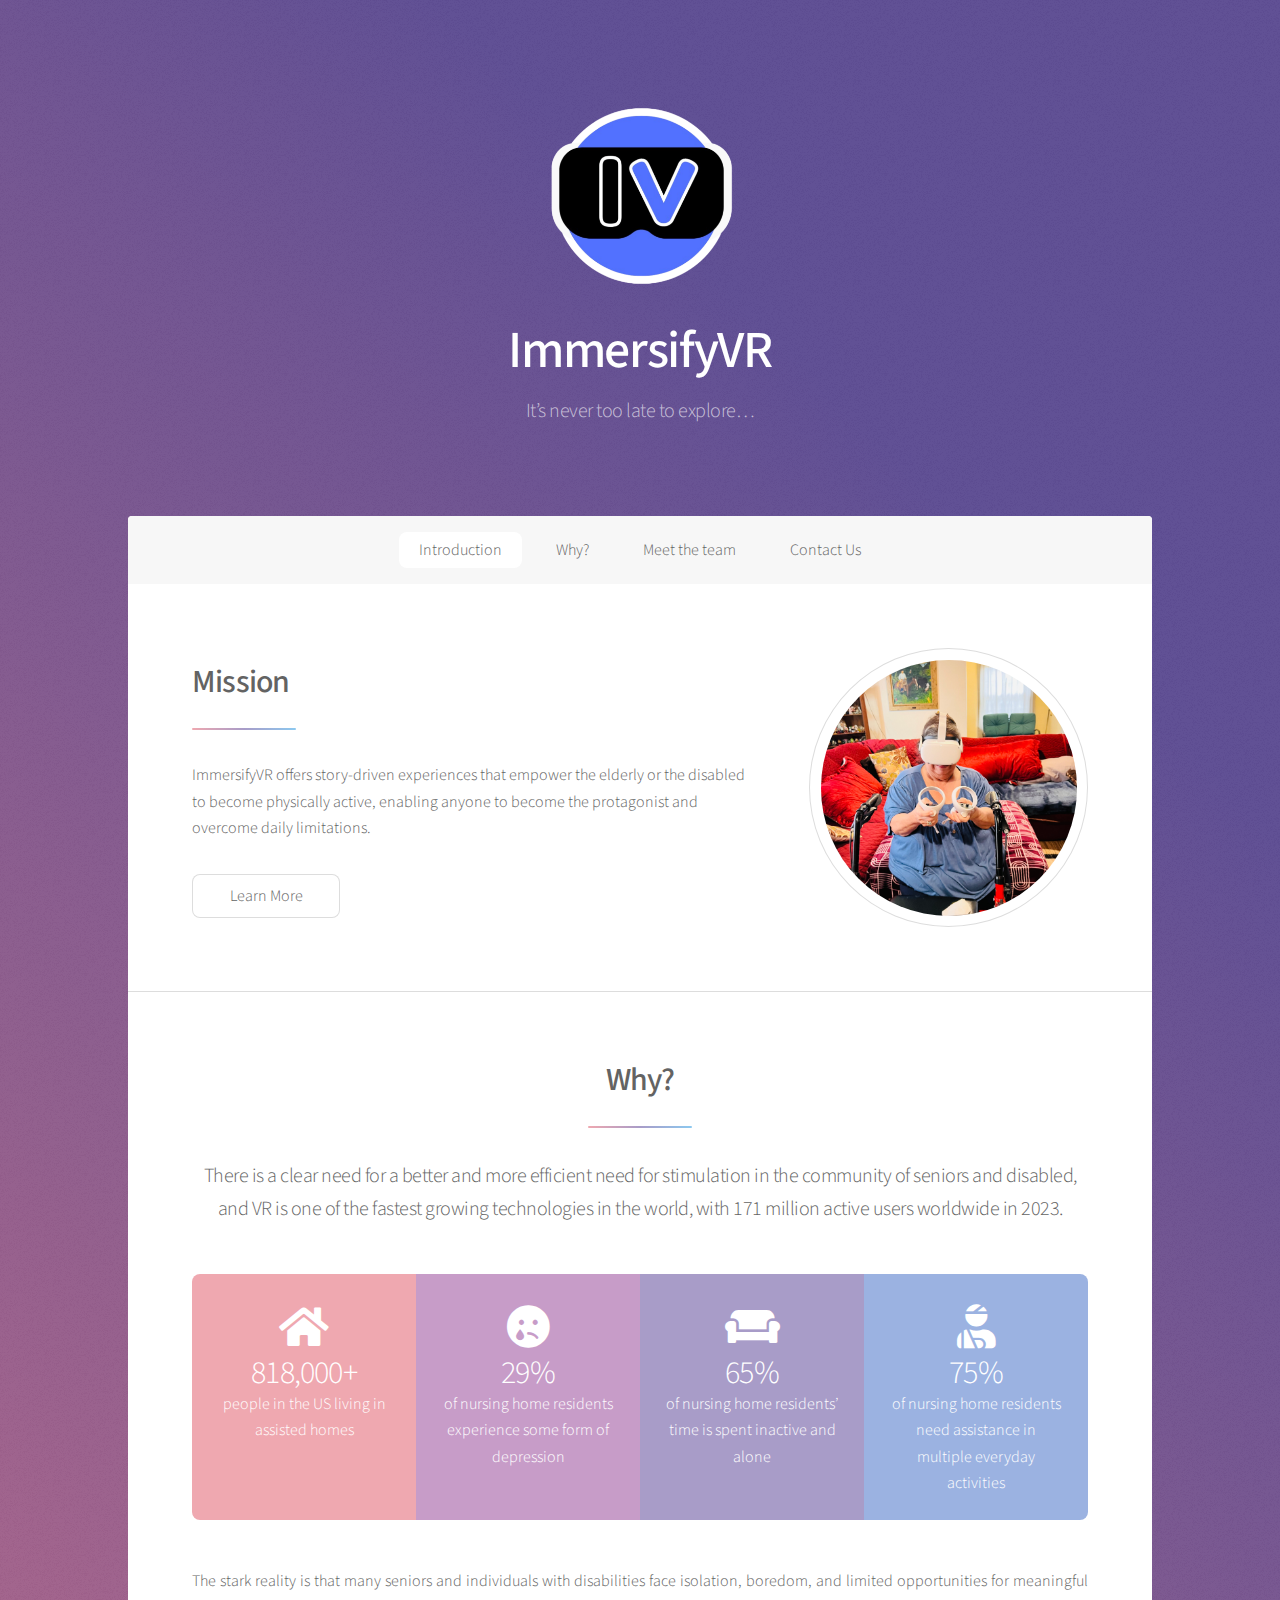
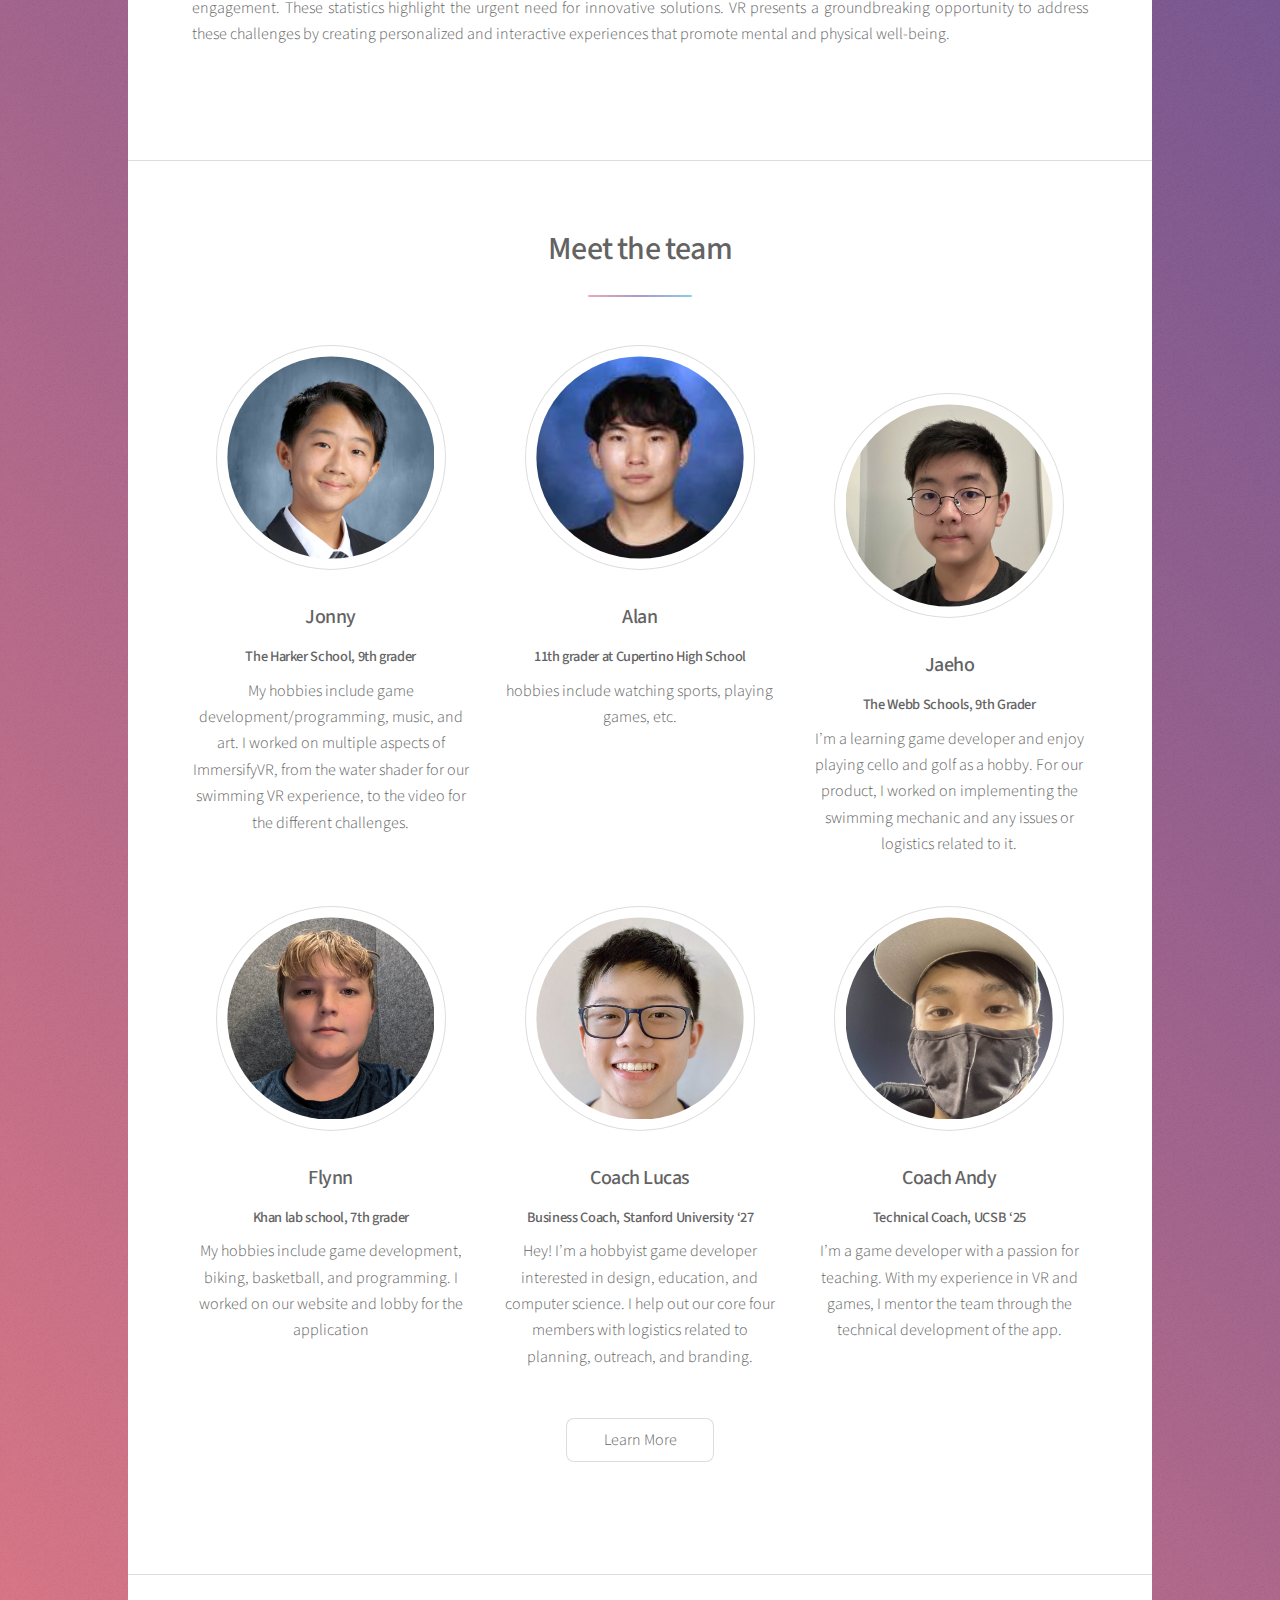
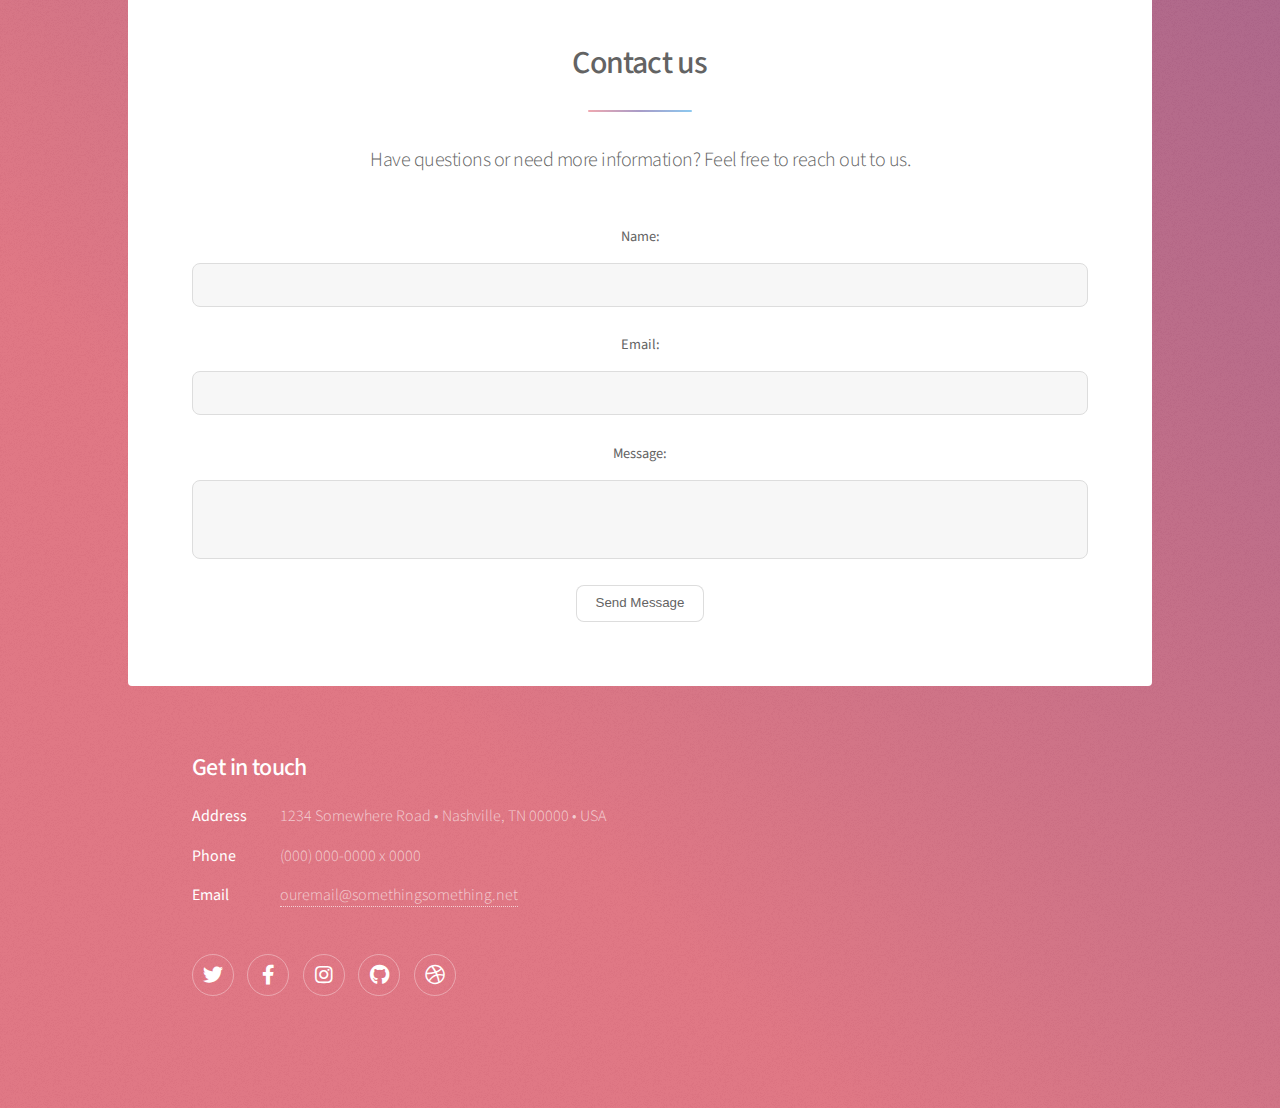
==== index.html @ 70d05495 "Update Form" ====
<!DOCTYPE HTML>
<!--
	Stellar by HTML5 UP
	html5up.net | @ajlkn
	Free for personal and commercial use under the CCA 3.0 license (html5up.net/license)
-->
<html>
	
	<head>
		
		  <link rel="icon" type="image/png" href="images/logo (2).png"> 
		<title>ImmersifyVR</title>
		<meta charset="utf-8" />
		<meta name="viewport" content="width=device-width, initial-scale=1, user-scalable=no" />
		<link rel="stylesheet" href="assets/css/main.css" />
		<noscript><link rel="stylesheet" href="assets/css/noscript.css" /></noscript>
		<asp:Image ID="img1" runat="server" ImageUrl=""../ImgLoc/1.png"" oncontextmenu="return false;" />
	</head>
	<body class="is-preload">
		<!-- Wrapper -->
			<div id="wrapper">

				<!-- Header -->
					<header id="header" class="alt">
						<span class="logo"><img src="images/logo (2).png" alt="" width="200" height="200"/></span>
						<h1>ImmersifyVR</h1>
						<p>It’s never too late to explore…<br />
					
					</header>

				<!-- Nav -->
					<nav id="nav">
						<ul>
							<li><a href="#intro" class="active">Introduction</a></li>
							
							<li><a href="#second">Why?</a></li>
							<li><a href="#first">Meet the team</a></li>
							<li><a href="#cta">Contact Us</a></li>
						</ul>
					</nav>

				<!-- Main -->
					<div id="main">

						<!-- Introduction -->
							<section id="intro" class="main">
								<div class="spotlight">
									<div class="content">
										<header class="major">
											<h2>Mission</h2>
										</header>
										<p>ImmersifyVR offers story-driven experiences that empower the elderly or the disabled to become physically active, enabling anyone to become the protagonist and overcome daily limitations.</p>
										<ul class="actions">
											<li><a href="generic.html" class="button">Learn More</a></li>
										</ul>
									</div>
									<span class="image"><img src="images/msgloria.jpg" alt="" /></span>
								</div>
							</section>

						<!-- First Section -->
						

						<!-- Second Section -->
							<section id="second" class="main special">
								<header class="major">
									<h2>Why? </h2>
									<p>There is a clear need for a better and more efficient need for stimulation in the community of seniors and disabled, and VR is one of the fastest growing technologies in the world, with 171 million active users worldwide in 2023.</p>
								</header>
								<ul class="statistics">
									<li class="style1">
										<span class="icon solid fa-home"></span>
										
										<strong>818,000+</strong>people in the US living in assisted homes
									</li>
									<li class="style2">
										<span class="icon solid fa-sad-tear"></span>
										<strong>29%</strong>of nursing home residents experience some form of depression
									</li>
									<li class="style3">
										<span class="icon solid fa-couch"></span>
										<strong>65%</strong> of nursing home residents’ time is spent inactive and alone 
									</li>
									<li class="style4">
										<span class="icon solid fa-user-injured"></span>
										<strong>75%</strong> of nursing home residents need assistance in multiple everyday activities
									</li>
								</ul>
								<p class="content">The stark reality is that many seniors and individuals with disabilities face isolation, boredom, and limited opportunities for meaningful engagement. These statistics highlight the urgent need for innovative solutions. VR presents a groundbreaking opportunity to address these challenges by creating personalized and interactive experiences that promote mental and physical well-being.</p>
								<footer class="major">
									<ul class="actions special">
										
									</ul>
								</footer>
							</section>
						<section id="first" class="main special">
							<header class="major">
								<h2>Meet the team</h2>
							</header>
							<ul class="features">
								<style>
									.round {
										border: solid 1px;
										border-color: #dddddd;
								        display: inline-block;
										border-radius: 100%; 
										padding: 0.65em;
										margin: 0 0 2em 0;
										cursor: default;
									}
									
									.round {
										vertical-align: middle;
									}
								</style>
								<li>
									<img src="images/29G4PW79-102372_2 (1).jpg" class="round" width="230" height="225"> </img>
									<h3>Jonny</h3>
								<h5>The Harker School, 9th grader</h5>
									<p> My hobbies include game development/programming, music, and art. I worked on multiple aspects of ImmersifyVR, from the water shader for our swimming VR experience, to the video for the different challenges.
						</p>
								</li>
								<li>
									<img src="images/juniorpicture (1).jpg" class="round" width="230" height="225"> </img>
									<h3>Alan</h3>
								<h5>11th grader at Cupertino High School</h5>
									<p>  hobbies include watching sports, playing games, etc.</p>
								</li>
								<li>
									<img src="images/image0.jpg" class="round" width="230" height="225"> </img>
									<h3>Jaeho</h3>
								<h5>The Webb Schools, 9th Grader</h5>
									<p> I’m a learning game developer and enjoy playing cello and golf as a hobby. For our product, I worked on implementing the swimming mechanic and any issues or logistics related to it.
						</p>
								</li>
								<li>
									<img src="images/PXL_20240906_230331883.jpg" class="round" width="230" height="225"> </img>
									<h3>Flynn</h3>
								<h5>Khan lab school, 7th grader</h5>
									<p> My hobbies include game development, biking, basketball, and programming. I worked on our website and lobby for the application</p>
								</li>
								<li>
									<img src="images/IMG_2833.png" class="round" width="230" height="225"> </img>
									<h3>Coach Lucas</h3>
								<h5> Business Coach, Stanford University ‘27</h5>
									<p>  Hey! I’m a hobbyist game developer interested in design, education, and computer science. I help out our core four members with logistics related to planning, outreach, and branding.
						</p>
								</li>
								<li>
									<img src="images/68179580287__ABC6BBCD-F190-4011-9F2C-76C9AE54BEF6 (1).jpg" class="round" width="230" height="225"> </img>
									<h3>Coach Andy </h3>
							<h5>Technical Coach, UCSB ‘25</h5>
									<p> I’m a game developer with a passion for teaching. With my experience in VR and games, I mentor the team through the technical development of the app.</p>
								</li>
							</ul>
							<a href="generic.html" class="button">Learn More</a>
							<footer class="major">
								<ul class="actions special">

								</ul>
							</footer>
						</section>

						<!-- Get Started -->
							<section id="cta" class="main special">
								<header class="major">
									<h2>Contact us</h2>
									<p>Have questions or need more information? Feel free to reach out to us.</p>
								</header>
								<footer class="major">
                                    <form action="mailto:flynnoyt98@gmail.com" method="post">
                                        <label for="name">Name:</label>
                                        <input type="text" id="name" name="name" required>
                                        <br>
                                        <label for="email">Email:</label>
                                        <input type="email" id="email" name="email" required>
                                        <br>
                                        <label for="message">Message:</label>
                                        <textarea id="message" name="message" required></textarea>
                                        <br>
                                        <button type="submit">Send Message</button>
                                    </form>

								</footer>
							</section>

					</div>

				<!-- Footer -->
					<footer id="footer">
						
						<section>
							<h2>Get in touch
							</h2>
							<dl class="alt">
								<dt>Address</dt>
								<dd>1234 Somewhere Road &bull; Nashville, TN 00000 &bull; USA</dd>
								<dt>Phone</dt>
								<dd>(000) 000-0000 x 0000</dd>
								<dt>Email</dt>
								<dd><a href="#">ouremail@somethingsomething.net</a></dd>
							</dl>
							<ul class="icons">
								<li><a href="#" class="icon brands fa-twitter alt"><span class="label">Twitter</span></a></li>
								<li><a href="#" class="icon brands fa-facebook-f alt"><span class="label">Facebook</span></a></li>
								<li><a href="#" class="icon brands fa-instagram alt"><span class="label">Instagram</span></a></li>
								<li><a href="#" class="icon brands fa-github alt"><span class="label">GitHub</span></a></li>
								<li><a href="#" class="icon brands fa-dribbble alt"><span class="label">Dribbble</span></a></li>
							</ul>
						</section>

					
					</footer>

			</div>

		<!-- Scripts -->
			<script src="assets/js/jquery.min.js"></script>
			<script src="assets/js/jquery.scrollex.min.js"></script>
			<script src="assets/js/jquery.scrolly.min.js"></script>
			<script src="assets/js/browser.min.js"></script>
			<script src="assets/js/breakpoints.min.js"></script>
			<script src="assets/js/util.js"></script>
			<script src="assets/js/main.js"></script>

	</body>
</html>
---- assets/css/main.css ----
@import url(fontawesome-all.min.css);
@import 'https://fonts.googleapis.com/css?family=Source+Sans+Pro:300,400';

/*
	Stellar by HTML5 UP
	html5up.net | @ajlkn
	Free for personal and commercial use under the CCA 3.0 license (html5up.net/license)
*/

html, body, div, span, applet, object,
iframe, h1, h2, h3, h4, h5, h6, p, blockquote,
pre, a, abbr, acronym, address, big, cite,
code, del, dfn, em, img, ins, kbd, q, s, samp,
small, strike, strong, sub, sup, tt, var, b,
u, i, center, dl, dt, dd, ol, ul, li, fieldset,
form, label, legend, table, caption, tbody,
tfoot, thead, tr, th, td, article, aside,
canvas, details, embed, figure, figcaption,
footer, header, hgroup, menu, nav, output, ruby,
section, summary, time, mark, audio, video {
	margin: 0;
	padding: 0;
	border: 0;
	font-size: 100%;
	font: inherit;
	vertical-align: baseline;}

article, aside, details, figcaption, figure,
footer, header, hgroup, menu, nav, section {
	display: block;}

body {
	line-height: 1;
}

ol, ul {
	list-style: none;
}

blockquote, q {
	quotes: none;
}

	blockquote:before, blockquote:after, q:before, q:after {
		content: '';
		content: none;
	}

table {
	border-collapse: collapse;
	border-spacing: 0;
}

body {
	-webkit-text-size-adjust: none;
}

mark {
	background-color: transparent;
	color: inherit;
}

input::-moz-focus-inner {
	border: 0;
	padding: 0;
}

input, select, textarea {
	-moz-appearance: none;
	-webkit-appearance: none;
	-ms-appearance: none;
	appearance: none;
}

/* Basic */

	@-ms-viewport {
		width: device-width;
	}

	body {
		-ms-overflow-style: scrollbar;
	}

	@media screen and (max-width: 480px) {

		html, body {
			min-width: 320px;
		}

	}

	html {
		box-sizing: border-box;
	}

	*, *:before, *:after {
		box-sizing: inherit;
	}

	body {
		background-color: #935d8c;
		background-image: url("images/overlay.png"), -moz-linear-gradient(45deg, #e37682 15%, #5f4d93 85%);
		background-image: url("images/overlay.png"), -webkit-linear-gradient(45deg, #e37682 15%, #5f4d93 85%);
		background-image: url("images/overlay.png"), -ms-linear-gradient(45deg, #e37682 15%, #5f4d93 85%);
		background-image: url("images/overlay.png"), linear-gradient(45deg, #e37682 15%, #5f4d93 85%);
	}

		body.is-preload *, body.is-preload *:before, body.is-preload *:after {
			-moz-animation: none !important;
			-webkit-animation: none !important;
			-ms-animation: none !important;
			animation: none !important;
			-moz-transition: none !important;
			-webkit-transition: none !important;
			-ms-transition: none !important;
			transition: none !important;
		}

/* Type */

	body {
		background-color: #935d8c;
		color: rgba(255, 255, 255, 0.65);
	}

	body, input, select, textarea {
		font-family: "Source Sans Pro", Helvetica, sans-serif;
		font-size: 17pt;
		font-weight: 300;
		line-height: 1.65;
	}

		@media screen and (max-width: 1680px) {

			body, input, select, textarea {
				font-size: 14pt;
			}

		}

		@media screen and (max-width: 1280px) {

			body, input, select, textarea {
				font-size: 12pt;
			}

		}

		@media screen and (max-width: 360px) {

			body, input, select, textarea {
				font-size: 11pt;
			}

		}

	a {
		-moz-transition: color 0.2s ease, border-bottom 0.2s ease;
		-webkit-transition: color 0.2s ease, border-bottom 0.2s ease;
		-ms-transition: color 0.2s ease, border-bottom 0.2s ease;
		transition: color 0.2s ease, border-bottom 0.2s ease;
		text-decoration: none;
		border-bottom: dotted 1px;
		color: inherit;
	}

		a:hover {
			border-bottom-color: transparent;
		}

	strong, b {
		font-weight: 400;
	}

	em, i {
		font-style: italic;
	}

	p {
		margin: 0 0 2em 0;
	}

		p.content {
			-moz-columns: 20em 1;
			-webkit-columns: 20em 1;
			-ms-columns: 20em 1;
			columns: 20em 1;
			-moz-column-gap: 2em;
			-webkit-column-gap: 2em;
			-ms-column-gap: 2em;
			column-gap: 2em;
			text-align: justify;
		}

	h1, h2, h3, h4, h5, h6 {
		font-weight: 500;
		line-height: 1.5;
		margin: 0 0 0.7em 0;
		letter-spacing: -0.025em;
	}

		h1 a, h2 a, h3 a, h4 a, h5 a, h6 a {
			color: inherit;
			text-decoration: none;
		}

	h1 {
		font-size: 2.5em;
		line-height: 1.2;
	}

	h2 {
		font-size: 1.5em;
	}

	h3 {
		font-size: 1.25em;
	}

	h4 {
		font-size: 1.1em;
	}

	h5 {
		font-size: 0.9em;
	}

	h6 {
		font-size: 0.7em;
	}

	@media screen and (max-width: 736px) {

		h1 {
			font-size: 2em;
		}

	}

	sub {
		font-size: 0.8em;
		position: relative;
		top: 0.5em;
	}

	sup {
		font-size: 0.8em;
		position: relative;
		top: -0.5em;
	}

	blockquote {
		border-left: solid 4px;
		font-style: italic;
		margin: 0 0 2em 0;
		padding: 0.5em 0 0.5em 2em;
	}

	code {
		border-radius: 8px;
		border: solid 1px;
		font-family: "Courier New", monospace;
		font-size: 0.9em;
		margin: 0 0.25em;
		padding: 0.25em 0.65em;
	}

	pre {
		-webkit-overflow-scrolling: touch;
		font-family: "Courier New", monospace;
		font-size: 0.9em;
		margin: 0 0 2em 0;
	}

		pre code {
			display: block;
			line-height: 1.75;
			padding: 1em 1.5em;
			overflow-x: auto;
		}

	hr {
		border: 0;
		border-bottom: solid 1px;
		margin: 2em 0;
	}

		hr.major {
			margin: 3em 0;
		}

	.align-left {
		text-align: left;
	}

	.align-center {
		text-align: center;
	}

	.align-right {
		text-align: right;
	}

	input, select, textarea {
		color: #ffffff;
	}

	a:hover {
		color: #ffffff;
	}

	strong, b {
		color: #ffffff;
	}

	h1, h2, h3, h4, h5, h6 {
		color: #ffffff;
	}

	blockquote {
		border-left-color: rgba(255, 255, 255, 0.35);
	}

	code {
		background: rgba(255, 255, 255, 0.075);
		border-color: rgba(255, 255, 255, 0.35);
	}

	hr {
		border-bottom-color: rgba(255, 255, 255, 0.35);
	}

/* Row */

	.row {
		display: flex;
		flex-wrap: wrap;
		box-sizing: border-box;
		align-items: stretch;
	}

		.row > * {
			box-sizing: border-box;
		}

		.row.gtr-uniform > * > :last-child {
			margin-bottom: 0;
		}

		.row.aln-left {
			justify-content: flex-start;
		}

		.row.aln-center {
			justify-content: center;
		}

		.row.aln-right {
			justify-content: flex-end;
		}

		.row.aln-top {
			align-items: flex-start;
		}

		.row.aln-middle {
			align-items: center;
		}

		.row.aln-bottom {
			align-items: flex-end;
		}

		.row > .imp {
			order: -1;
		}

		.row > .col-1 {
			width: 8.33333%;
		}

		.row > .off-1 {
			margin-left: 8.33333%;
		}

		.row > .col-2 {
			width: 16.66667%;
		}

		.row > .off-2 {
			margin-left: 16.66667%;
		}

		.row > .col-3 {
			width: 25%;
		}

		.row > .off-3 {
			margin-left: 25%;
		}

		.row > .col-4 {
			width: 33.33333%;
		}

		.row > .off-4 {
			margin-left: 33.33333%;
		}

		.row > .col-5 {
			width: 41.66667%;
		}

		.row > .off-5 {
			margin-left: 41.66667%;
		}

		.row > .col-6 {
			width: 50%;
		}

		.row > .off-6 {
			margin-left: 50%;
		}

		.row > .col-7 {
			width: 58.33333%;
		}

		.row > .off-7 {
			margin-left: 58.33333%;
		}

		.row > .col-8 {
			width: 66.66667%;
		}

		.row > .off-8 {
			margin-left: 66.66667%;
		}

		.row > .col-9 {
			width: 75%;
		}

		.row > .off-9 {
			margin-left: 75%;
		}

		.row > .col-10 {
			width: 83.33333%;
		}

		.row > .off-10 {
			margin-left: 83.33333%;
		}

		.row > .col-11 {
			width: 91.66667%;
		}

		.row > .off-11 {
			margin-left: 91.66667%;
		}

		.row > .col-12 {
			width: 100%;
		}

		.row > .off-12 {
			margin-left: 100%;
		}

		.row.gtr-0 {
			margin-top: 0;
			margin-left: 0em;
		}

			.row.gtr-0 > * {
				padding: 0 0 0 0em;
			}

			.row.gtr-0.gtr-uniform {
				margin-top: 0em;
			}

				.row.gtr-0.gtr-uniform > * {
					padding-top: 0em;
				}

		.row.gtr-25 {
			margin-top: 0;
			margin-left: -0.375em;
		}

			.row.gtr-25 > * {
				padding: 0 0 0 0.375em;
			}

			.row.gtr-25.gtr-uniform {
				margin-top: -0.375em;
			}

				.row.gtr-25.gtr-uniform > * {
					padding-top: 0.375em;
				}

		.row.gtr-50 {
			margin-top: 0;
			margin-left: -0.75em;
		}

			.row.gtr-50 > * {
				padding: 0 0 0 0.75em;
			}

			.row.gtr-50.gtr-uniform {
				margin-top: -0.75em;
			}

				.row.gtr-50.gtr-uniform > * {
					padding-top: 0.75em;
				}

		.row {
			margin-top: 0;
			margin-left: -1.5em;
		}

			.row > * {
				padding: 0 0 0 1.5em;
			}

			.row.gtr-uniform {
				margin-top: -1.5em;
			}

				.row.gtr-uniform > * {
					padding-top: 1.5em;
				}

		.row.gtr-150 {
			margin-top: 0;
			margin-left: -2.25em;
		}

			.row.gtr-150 > * {
				padding: 0 0 0 2.25em;
			}

			.row.gtr-150.gtr-uniform {
				margin-top: -2.25em;
			}

				.row.gtr-150.gtr-uniform > * {
					padding-top: 2.25em;
				}

		.row.gtr-200 {
			margin-top: 0;
			margin-left: -3em;
		}

			.row.gtr-200 > * {
				padding: 0 0 0 3em;
			}

			.row.gtr-200.gtr-uniform {
				margin-top: -3em;
			}

				.row.gtr-200.gtr-uniform > * {
					padding-top: 3em;
				}

		@media screen and (max-width: 1680px) {

			.row {
				display: flex;
				flex-wrap: wrap;
				box-sizing: border-box;
				align-items: stretch;
			}

				.row > * {
					box-sizing: border-box;
				}

				.row.gtr-uniform > * > :last-child {
					margin-bottom: 0;
				}

				.row.aln-left {
					justify-content: flex-start;
				}

				.row.aln-center {
					justify-content: center;
				}

				.row.aln-right {
					justify-content: flex-end;
				}

				.row.aln-top {
					align-items: flex-start;
				}

				.row.aln-middle {
					align-items: center;
				}

				.row.aln-bottom {
					align-items: flex-end;
				}

				.row > .imp-xlarge {
					order: -1;
				}

				.row > .col-1-xlarge {
					width: 8.33333%;
				}

				.row > .off-1-xlarge {
					margin-left: 8.33333%;
				}

				.row > .col-2-xlarge {
					width: 16.66667%;
				}

				.row > .off-2-xlarge {
					margin-left: 16.66667%;
				}

				.row > .col-3-xlarge {
					width: 25%;
				}

				.row > .off-3-xlarge {
					margin-left: 25%;
				}

				.row > .col-4-xlarge {
					width: 33.33333%;
				}

				.row > .off-4-xlarge {
					margin-left: 33.33333%;
				}

				.row > .col-5-xlarge {
					width: 41.66667%;
				}

				.row > .off-5-xlarge {
					margin-left: 41.66667%;
				}

				.row > .col-6-xlarge {
					width: 50%;
				}

				.row > .off-6-xlarge {
					margin-left: 50%;
				}

				.row > .col-7-xlarge {
					width: 58.33333%;
				}

				.row > .off-7-xlarge {
					margin-left: 58.33333%;
				}

				.row > .col-8-xlarge {
					width: 66.66667%;
				}

				.row > .off-8-xlarge {
					margin-left: 66.66667%;
				}

				.row > .col-9-xlarge {
					width: 75%;
				}

				.row > .off-9-xlarge {
					margin-left: 75%;
				}

				.row > .col-10-xlarge {
					width: 83.33333%;
				}

				.row > .off-10-xlarge {
					margin-left: 83.33333%;
				}

				.row > .col-11-xlarge {
					width: 91.66667%;
				}

				.row > .off-11-xlarge {
					margin-left: 91.66667%;
				}

				.row > .col-12-xlarge {
					width: 100%;
				}

				.row > .off-12-xlarge {
					margin-left: 100%;
				}

				.row.gtr-0 {
					margin-top: 0;
					margin-left: 0em;
				}

					.row.gtr-0 > * {
						padding: 0 0 0 0em;
					}

					.row.gtr-0.gtr-uniform {
						margin-top: 0em;
					}

						.row.gtr-0.gtr-uniform > * {
							padding-top: 0em;
						}

				.row.gtr-25 {
					margin-top: 0;
					margin-left: -0.375em;
				}

					.row.gtr-25 > * {
						padding: 0 0 0 0.375em;
					}

					.row.gtr-25.gtr-uniform {
						margin-top: -0.375em;
					}

						.row.gtr-25.gtr-uniform > * {
							padding-top: 0.375em;
						}

				.row.gtr-50 {
					margin-top: 0;
					margin-left: -0.75em;
				}

					.row.gtr-50 > * {
						padding: 0 0 0 0.75em;
					}

					.row.gtr-50.gtr-uniform {
						margin-top: -0.75em;
					}

						.row.gtr-50.gtr-uniform > * {
							padding-top: 0.75em;
						}

				.row {
					margin-top: 0;
					margin-left: -1.5em;
				}

					.row > * {
						padding: 0 0 0 1.5em;
					}

					.row.gtr-uniform {
						margin-top: -1.5em;
					}

						.row.gtr-uniform > * {
							padding-top: 1.5em;
						}

				.row.gtr-150 {
					margin-top: 0;
					margin-left: -2.25em;
				}

					.row.gtr-150 > * {
						padding: 0 0 0 2.25em;
					}

					.row.gtr-150.gtr-uniform {
						margin-top: -2.25em;
					}

						.row.gtr-150.gtr-uniform > * {
							padding-top: 2.25em;
						}

				.row.gtr-200 {
					margin-top: 0;
					margin-left: -3em;
				}

					.row.gtr-200 > * {
						padding: 0 0 0 3em;
					}

					.row.gtr-200.gtr-uniform {
						margin-top: -3em;
					}

						.row.gtr-200.gtr-uniform > * {
							padding-top: 3em;
						}

		}

		@media screen and (max-width: 1280px) {

			.row {
				display: flex;
				flex-wrap: wrap;
				box-sizing: border-box;
				align-items: stretch;
			}

				.row > * {
					box-sizing: border-box;
				}

				.row.gtr-uniform > * > :last-child {
					margin-bottom: 0;
				}

				.row.aln-left {
					justify-content: flex-start;
				}

				.row.aln-center {
					justify-content: center;
				}

				.row.aln-right {
					justify-content: flex-end;
				}

				.row.aln-top {
					align-items: flex-start;
				}

				.row.aln-middle {
					align-items: center;
				}

				.row.aln-bottom {
					align-items: flex-end;
				}

				.row > .imp-large {
					order: -1;
				}

				.row > .col-1-large {
					width: 8.33333%;
				}

				.row > .off-1-large {
					margin-left: 8.33333%;
				}

				.row > .col-2-large {
					width: 16.66667%;
				}

				.row > .off-2-large {
					margin-left: 16.66667%;
				}

				.row > .col-3-large {
					width: 25%;
				}

				.row > .off-3-large {
					margin-left: 25%;
				}

				.row > .col-4-large {
					width: 33.33333%;
				}

				.row > .off-4-large {
					margin-left: 33.33333%;
				}

				.row > .col-5-large {
					width: 41.66667%;
				}

				.row > .off-5-large {
					margin-left: 41.66667%;
				}

				.row > .col-6-large {
					width: 50%;
				}

				.row > .off-6-large {
					margin-left: 50%;
				}

				.row > .col-7-large {
					width: 58.33333%;
				}

				.row > .off-7-large {
					margin-left: 58.33333%;
				}

				.row > .col-8-large {
					width: 66.66667%;
				}

				.row > .off-8-large {
					margin-left: 66.66667%;
				}

				.row > .col-9-large {
					width: 75%;
				}

				.row > .off-9-large {
					margin-left: 75%;
				}

				.row > .col-10-large {
					width: 83.33333%;
				}

				.row > .off-10-large {
					margin-left: 83.33333%;
				}

				.row > .col-11-large {
					width: 91.66667%;
				}

				.row > .off-11-large {
					margin-left: 91.66667%;
				}

				.row > .col-12-large {
					width: 100%;
				}

				.row > .off-12-large {
					margin-left: 100%;
				}

				.row.gtr-0 {
					margin-top: 0;
					margin-left: 0em;
				}

					.row.gtr-0 > * {
						padding: 0 0 0 0em;
					}

					.row.gtr-0.gtr-uniform {
						margin-top: 0em;
					}

						.row.gtr-0.gtr-uniform > * {
							padding-top: 0em;
						}

				.row.gtr-25 {
					margin-top: 0;
					margin-left: -0.375em;
				}

					.row.gtr-25 > * {
						padding: 0 0 0 0.375em;
					}

					.row.gtr-25.gtr-uniform {
						margin-top: -0.375em;
					}

						.row.gtr-25.gtr-uniform > * {
							padding-top: 0.375em;
						}

				.row.gtr-50 {
					margin-top: 0;
					margin-left: -0.75em;
				}

					.row.gtr-50 > * {
						padding: 0 0 0 0.75em;
					}

					.row.gtr-50.gtr-uniform {
						margin-top: -0.75em;
					}

						.row.gtr-50.gtr-uniform > * {
							padding-top: 0.75em;
						}

				.row {
					margin-top: 0;
					margin-left: -1.5em;
				}

					.row > * {
						padding: 0 0 0 1.5em;
					}

					.row.gtr-uniform {
						margin-top: -1.5em;
					}

						.row.gtr-uniform > * {
							padding-top: 1.5em;
						}

				.row.gtr-150 {
					margin-top: 0;
					margin-left: -2.25em;
				}

					.row.gtr-150 > * {
						padding: 0 0 0 2.25em;
					}

					.row.gtr-150.gtr-uniform {
						margin-top: -2.25em;
					}

						.row.gtr-150.gtr-uniform > * {
							padding-top: 2.25em;
						}

				.row.gtr-200 {
					margin-top: 0;
					margin-left: -3em;
				}

					.row.gtr-200 > * {
						padding: 0 0 0 3em;
					}

					.row.gtr-200.gtr-uniform {
						margin-top: -3em;
					}

						.row.gtr-200.gtr-uniform > * {
							padding-top: 3em;
						}

		}

		@media screen and (max-width: 980px) {

			.row {
				display: flex;
				flex-wrap: wrap;
				box-sizing: border-box;
				align-items: stretch;
			}

				.row > * {
					box-sizing: border-box;
				}

				.row.gtr-uniform > * > :last-child {
					margin-bottom: 0;
				}

				.row.aln-left {
					justify-content: flex-start;
				}

				.row.aln-center {
					justify-content: center;
				}

				.row.aln-right {
					justify-content: flex-end;
				}

				.row.aln-top {
					align-items: flex-start;
				}

				.row.aln-middle {
					align-items: center;
				}

				.row.aln-bottom {
					align-items: flex-end;
				}

				.row > .imp-medium {
					order: -1;
				}

				.row > .col-1-medium {
					width: 8.33333%;
				}

				.row > .off-1-medium {
					margin-left: 8.33333%;
				}

				.row > .col-2-medium {
					width: 16.66667%;
				}

				.row > .off-2-medium {
					margin-left: 16.66667%;
				}

				.row > .col-3-medium {
					width: 25%;
				}

				.row > .off-3-medium {
					margin-left: 25%;
				}

				.row > .col-4-medium {
					width: 33.33333%;
				}

				.row > .off-4-medium {
					margin-left: 33.33333%;
				}

				.row > .col-5-medium {
					width: 41.66667%;
				}

				.row > .off-5-medium {
					margin-left: 41.66667%;
				}

				.row > .col-6-medium {
					width: 50%;
				}

				.row > .off-6-medium {
					margin-left: 50%;
				}

				.row > .col-7-medium {
					width: 58.33333%;
				}

				.row > .off-7-medium {
					margin-left: 58.33333%;
				}

				.row > .col-8-medium {
					width: 66.66667%;
				}

				.row > .off-8-medium {
					margin-left: 66.66667%;
				}

				.row > .col-9-medium {
					width: 75%;
				}

				.row > .off-9-medium {
					margin-left: 75%;
				}

				.row > .col-10-medium {
					width: 83.33333%;
				}

				.row > .off-10-medium {
					margin-left: 83.33333%;
				}

				.row > .col-11-medium {
					width: 91.66667%;
				}

				.row > .off-11-medium {
					margin-left: 91.66667%;
				}

				.row > .col-12-medium {
					width: 100%;
				}

				.row > .off-12-medium {
					margin-left: 100%;
				}

				.row.gtr-0 {
					margin-top: 0;
					margin-left: 0em;
				}

					.row.gtr-0 > * {
						padding: 0 0 0 0em;
					}

					.row.gtr-0.gtr-uniform {
						margin-top: 0em;
					}

						.row.gtr-0.gtr-uniform > * {
							padding-top: 0em;
						}

				.row.gtr-25 {
					margin-top: 0;
					margin-left: -0.375em;
				}

					.row.gtr-25 > * {
						padding: 0 0 0 0.375em;
					}

					.row.gtr-25.gtr-uniform {
						margin-top: -0.375em;
					}

						.row.gtr-25.gtr-uniform > * {
							padding-top: 0.375em;
						}

				.row.gtr-50 {
					margin-top: 0;
					margin-left: -0.75em;
				}

					.row.gtr-50 > * {
						padding: 0 0 0 0.75em;
					}

					.row.gtr-50.gtr-uniform {
						margin-top: -0.75em;
					}

						.row.gtr-50.gtr-uniform > * {
							padding-top: 0.75em;
						}

				.row {
					margin-top: 0;
					margin-left: -1.5em;
				}

					.row > * {
						padding: 0 0 0 1.5em;
					}

					.row.gtr-uniform {
						margin-top: -1.5em;
					}

						.row.gtr-uniform > * {
							padding-top: 1.5em;
						}

				.row.gtr-150 {
					margin-top: 0;
					margin-left: -2.25em;
				}

					.row.gtr-150 > * {
						padding: 0 0 0 2.25em;
					}

					.row.gtr-150.gtr-uniform {
						margin-top: -2.25em;
					}

						.row.gtr-150.gtr-uniform > * {
							padding-top: 2.25em;
						}

				.row.gtr-200 {
					margin-top: 0;
					margin-left: -3em;
				}

					.row.gtr-200 > * {
						padding: 0 0 0 3em;
					}

					.row.gtr-200.gtr-uniform {
						margin-top: -3em;
					}

						.row.gtr-200.gtr-uniform > * {
							padding-top: 3em;
						}

		}

		@media screen and (max-width: 736px) {

			.row {
				display: flex;
				flex-wrap: wrap;
				box-sizing: border-box;
				align-items: stretch;
			}

				.row > * {
					box-sizing: border-box;
				}

				.row.gtr-uniform > * > :last-child {
					margin-bottom: 0;
				}

				.row.aln-left {
					justify-content: flex-start;
				}

				.row.aln-center {
					justify-content: center;
				}

				.row.aln-right {
					justify-content: flex-end;
				}

				.row.aln-top {
					align-items: flex-start;
				}

				.row.aln-middle {
					align-items: center;
				}

				.row.aln-bottom {
					align-items: flex-end;
				}

				.row > .imp-small {
					order: -1;
				}

				.row > .col-1-small {
					width: 8.33333%;
				}

				.row > .off-1-small {
					margin-left: 8.33333%;
				}

				.row > .col-2-small {
					width: 16.66667%;
				}

				.row > .off-2-small {
					margin-left: 16.66667%;
				}

				.row > .col-3-small {
					width: 25%;
				}

				.row > .off-3-small {
					margin-left: 25%;
				}

				.row > .col-4-small {
					width: 33.33333%;
				}

				.row > .off-4-small {
					margin-left: 33.33333%;
				}

				.row > .col-5-small {
					width: 41.66667%;
				}

				.row > .off-5-small {
					margin-left: 41.66667%;
				}

				.row > .col-6-small {
					width: 50%;
				}

				.row > .off-6-small {
					margin-left: 50%;
				}

				.row > .col-7-small {
					width: 58.33333%;
				}

				.row > .off-7-small {
					margin-left: 58.33333%;
				}

				.row > .col-8-small {
					width: 66.66667%;
				}

				.row > .off-8-small {
					margin-left: 66.66667%;
				}

				.row > .col-9-small {
					width: 75%;
				}

				.row > .off-9-small {
					margin-left: 75%;
				}

				.row > .col-10-small {
					width: 83.33333%;
				}

				.row > .off-10-small {
					margin-left: 83.33333%;
				}

				.row > .col-11-small {
					width: 91.66667%;
				}

				.row > .off-11-small {
					margin-left: 91.66667%;
				}

				.row > .col-12-small {
					width: 100%;
				}

				.row > .off-12-small {
					margin-left: 100%;
				}

				.row.gtr-0 {
					margin-top: 0;
					margin-left: 0em;
				}

					.row.gtr-0 > * {
						padding: 0 0 0 0em;
					}

					.row.gtr-0.gtr-uniform {
						margin-top: 0em;
					}

						.row.gtr-0.gtr-uniform > * {
							padding-top: 0em;
						}

				.row.gtr-25 {
					margin-top: 0;
					margin-left: -0.25em;
				}

					.row.gtr-25 > * {
						padding: 0 0 0 0.25em;
					}

					.row.gtr-25.gtr-uniform {
						margin-top: -0.25em;
					}

						.row.gtr-25.gtr-uniform > * {
							padding-top: 0.25em;
						}

				.row.gtr-50 {
					margin-top: 0;
					margin-left: -0.5em;
				}

					.row.gtr-50 > * {
						padding: 0 0 0 0.5em;
					}

					.row.gtr-50.gtr-uniform {
						margin-top: -0.5em;
					}

						.row.gtr-50.gtr-uniform > * {
							padding-top: 0.5em;
						}

				.row {
					margin-top: 0;
					margin-left: -1em;
				}

					.row > * {
						padding: 0 0 0 1em;
					}

					.row.gtr-uniform {
						margin-top: -1em;
					}

						.row.gtr-uniform > * {
							padding-top: 1em;
						}

				.row.gtr-150 {
					margin-top: 0;
					margin-left: -1.5em;
				}

					.row.gtr-150 > * {
						padding: 0 0 0 1.5em;
					}

					.row.gtr-150.gtr-uniform {
						margin-top: -1.5em;
					}

						.row.gtr-150.gtr-uniform > * {
							padding-top: 1.5em;
						}

				.row.gtr-200 {
					margin-top: 0;
					margin-left: -2em;
				}

					.row.gtr-200 > * {
						padding: 0 0 0 2em;
					}

					.row.gtr-200.gtr-uniform {
						margin-top: -2em;
					}

						.row.gtr-200.gtr-uniform > * {
							padding-top: 2em;
						}

		}

		@media screen and (max-width: 480px) {

			.row {
				display: flex;
				flex-wrap: wrap;
				box-sizing: border-box;
				align-items: stretch;
			}

				.row > * {
					box-sizing: border-box;
				}

				.row.gtr-uniform > * > :last-child {
					margin-bottom: 0;
				}

				.row.aln-left {
					justify-content: flex-start;
				}

				.row.aln-center {
					justify-content: center;
				}

				.row.aln-right {
					justify-content: flex-end;
				}

				.row.aln-top {
					align-items: flex-start;
				}

				.row.aln-middle {
					align-items: center;
				}

				.row.aln-bottom {
					align-items: flex-end;
				}

				.row > .imp-xsmall {
					order: -1;
				}

				.row > .col-1-xsmall {
					width: 8.33333%;
				}

				.row > .off-1-xsmall {
					margin-left: 8.33333%;
				}

				.row > .col-2-xsmall {
					width: 16.66667%;
				}

				.row > .off-2-xsmall {
					margin-left: 16.66667%;
				}

				.row > .col-3-xsmall {
					width: 25%;
				}

				.row > .off-3-xsmall {
					margin-left: 25%;
				}

				.row > .col-4-xsmall {
					width: 33.33333%;
				}

				.row > .off-4-xsmall {
					margin-left: 33.33333%;
				}

				.row > .col-5-xsmall {
					width: 41.66667%;
				}

				.row > .off-5-xsmall {
					margin-left: 41.66667%;
				}

				.row > .col-6-xsmall {
					width: 50%;
				}

				.row > .off-6-xsmall {
					margin-left: 50%;
				}

				.row > .col-7-xsmall {
					width: 58.33333%;
				}

				.row > .off-7-xsmall {
					margin-left: 58.33333%;
				}

				.row > .col-8-xsmall {
					width: 66.66667%;
				}

				.row > .off-8-xsmall {
					margin-left: 66.66667%;
				}

				.row > .col-9-xsmall {
					width: 75%;
				}

				.row > .off-9-xsmall {
					margin-left: 75%;
				}

				.row > .col-10-xsmall {
					width: 83.33333%;
				}

				.row > .off-10-xsmall {
					margin-left: 83.33333%;
				}

				.row > .col-11-xsmall {
					width: 91.66667%;
				}

				.row > .off-11-xsmall {
					margin-left: 91.66667%;
				}

				.row > .col-12-xsmall {
					width: 100%;
				}

				.row > .off-12-xsmall {
					margin-left: 100%;
				}

				.row.gtr-0 {
					margin-top: 0;
					margin-left: 0em;
				}

					.row.gtr-0 > * {
						padding: 0 0 0 0em;
					}

					.row.gtr-0.gtr-uniform {
						margin-top: 0em;
					}

						.row.gtr-0.gtr-uniform > * {
							padding-top: 0em;
						}

				.row.gtr-25 {
					margin-top: 0;
					margin-left: -0.3125em;
				}

					.row.gtr-25 > * {
						padding: 0 0 0 0.3125em;
					}

					.row.gtr-25.gtr-uniform {
						margin-top: -0.3125em;
					}

						.row.gtr-25.gtr-uniform > * {
							padding-top: 0.3125em;
						}

				.row.gtr-50 {
					margin-top: 0;
					margin-left: -0.625em;
				}

					.row.gtr-50 > * {
						padding: 0 0 0 0.625em;
					}

					.row.gtr-50.gtr-uniform {
						margin-top: -0.625em;
					}

						.row.gtr-50.gtr-uniform > * {
							padding-top: 0.625em;
						}

				.row {
					margin-top: 0;
					margin-left: -1.25em;
				}

					.row > * {
						padding: 0 0 0 1.25em;
					}

					.row.gtr-uniform {
						margin-top: -1.25em;
					}

						.row.gtr-uniform > * {
							padding-top: 1.25em;
						}

				.row.gtr-150 {
					margin-top: 0;
					margin-left: -1.875em;
				}

					.row.gtr-150 > * {
						padding: 0 0 0 1.875em;
					}

					.row.gtr-150.gtr-uniform {
						margin-top: -1.875em;
					}

						.row.gtr-150.gtr-uniform > * {
							padding-top: 1.875em;
						}

				.row.gtr-200 {
					margin-top: 0;
					margin-left: -2.5em;
				}

					.row.gtr-200 > * {
						padding: 0 0 0 2.5em;
					}

					.row.gtr-200.gtr-uniform {
						margin-top: -2.5em;
					}

						.row.gtr-200.gtr-uniform > * {
							padding-top: 2.5em;
						}

		}

/* Box */

	.box {
		border-radius: 8px;
		border: solid;
		margin-bottom: 2em;
		padding: 1.5em;
	}

		.box > :last-child,
		.box > :last-child > :last-child,
		.box > :last-child > :last-child > :last-child {
			margin-bottom: 0;
		}

		.box.alt {
			border: 0;
			border-radius: 0;
			padding: 0;
		}

	.box {
		border-color: rgba(255, 255, 255, 0.35);
	}

/* Button */

	input[type="submit"],
	input[type="reset"],
	input[type="button"],
	button,
	.button {
		-moz-appearance: none;
		-webkit-appearance: none;
		-ms-appearance: none;
		appearance: none;
		-moz-transition: background-color 0.2s ease-in-out, color 0.2s ease-in-out;
		-webkit-transition: background-color 0.2s ease-in-out, color 0.2s ease-in-out;
		-ms-transition: background-color 0.2s ease-in-out, color 0.2s ease-in-out;
		transition: background-color 0.2s ease-in-out, color 0.2s ease-in-out;
		border-radius: 8px;
		border: 0;
		cursor: pointer;
		display: inline-block;
		font-weight: 300;
		height: 2.75em;
		line-height: 2.75em;
		min-width: 9.25em;
		padding: 0 1.5em;
		text-align: center;
		text-decoration: none;
		white-space: nowrap;
	}

		input[type="submit"].icon,
		input[type="reset"].icon,
		input[type="button"].icon,
		button.icon,
		.button.icon {
			padding-left: 1.35em;
		}

			input[type="submit"].icon:before,
			input[type="reset"].icon:before,
			input[type="button"].icon:before,
			button.icon:before,
			.button.icon:before {
				margin-right: 0.5em;
			}

		input[type="submit"].fit,
		input[type="reset"].fit,
		input[type="button"].fit,
		button.fit,
		.button.fit {
			width: 100%;
		}

		input[type="submit"].small,
		input[type="reset"].small,
		input[type="button"].small,
		button.small,
		.button.small {
			font-size: 0.8em;
		}

		input[type="submit"].large,
		input[type="reset"].large,
		input[type="button"].large,
		button.large,
		.button.large {
			font-size: 1.35em;
		}

		input[type="submit"].disabled, input[type="submit"]:disabled,
		input[type="reset"].disabled,
		input[type="reset"]:disabled,
		input[type="button"].disabled,
		input[type="button"]:disabled,
		button.disabled,
		button:disabled,
		.button.disabled,
		.button:disabled {
			pointer-events: none;
			opacity: 0.25;
		}

		@media screen and (max-width: 736px) {

			input[type="submit"],
			input[type="reset"],
			input[type="button"],
			button,
			.button {
				min-width: 0;
			}

		}

	input[type="submit"],
	input[type="reset"],
	input[type="button"],
	button,
	.button {
		background-color: transparent;
		box-shadow: inset 0 0 0 1px rgba(255, 255, 255, 0.35);
		color: #ffffff !important;
	}

		input[type="submit"]:hover,
		input[type="reset"]:hover,
		input[type="button"]:hover,
		button:hover,
		.button:hover {
			background-color: rgba(255, 255, 255, 0.075);
		}

		input[type="submit"]:active,
		input[type="reset"]:active,
		input[type="button"]:active,
		button:active,
		.button:active {
			background-color: rgba(255, 255, 255, 0.2);
		}

		input[type="submit"].icon:before,
		input[type="reset"].icon:before,
		input[type="button"].icon:before,
		button.icon:before,
		.button.icon:before {
			color: rgba(255, 255, 255, 0.5);
		}

		input[type="submit"].primary,
		input[type="reset"].primary,
		input[type="button"].primary,
		button.primary,
		.button.primary {
			background-color: #8cc9f0;
			color: #ffffff !important;
			box-shadow: none;
		}

			input[type="submit"].primary:hover,
			input[type="reset"].primary:hover,
			input[type="button"].primary:hover,
			button.primary:hover,
			.button.primary:hover {
				background-color: #9acff2;
			}

			input[type="submit"].primary:active,
			input[type="reset"].primary:active,
			input[type="button"].primary:active,
			button.primary:active,
			.button.primary:active {
				background-color: #7ec3ee;
			}

			input[type="submit"].primary.icon:before,
			input[type="reset"].primary.icon:before,
			input[type="button"].primary.icon:before,
			button.primary.icon:before,
			.button.primary.icon:before {
				color: #ffffff !important;
			}

/* Form */

	form {
		margin: 0 0 2em 0;
	}

	label {
		display: block;
		font-size: 0.9em;
		font-weight: 400;
		margin: 0 0 1em 0;
	}

	input[type="text"],
	input[type="password"],
	input[type="email"],
	select,
	textarea {
		-moz-appearance: none;
		-webkit-appearance: none;
		-ms-appearance: none;
		appearance: none;
		border-radius: 8px;
		border: solid 1px;
		color: inherit;
		display: block;
		outline: 0;
		padding: 0 1em;
		text-decoration: none;
		width: 100%;
	}

		input[type="text"]:invalid,
		input[type="password"]:invalid,
		input[type="email"]:invalid,
		select:invalid,
		textarea:invalid {
			box-shadow: none;
		}

	select {
		background-size: 1.25rem;
		background-repeat: no-repeat;
		background-position: calc(100% - 1rem) center;
		height: 2.75em;
		padding-right: 2.75em;
		text-overflow: ellipsis;
	}

		select:focus::-ms-value {
			background-color: transparent;
		}

		select::-ms-expand {
			display: none;
		}

	input[type="text"],
	input[type="password"],
	input[type="email"],
	select {
		height: 2.75em;
	}

	textarea {
		padding: 0.75em 1em;
	}

	input[type="checkbox"],
	input[type="radio"] {
		-moz-appearance: none;
		-webkit-appearance: none;
		-ms-appearance: none;
		appearance: none;
		display: block;
		float: left;
		margin-right: -2em;
		opacity: 0;
		width: 1em;
		z-index: -1;
	}

		input[type="checkbox"] + label,
		input[type="radio"] + label {
			text-decoration: none;
			cursor: pointer;
			display: inline-block;
			font-size: 1em;
			font-weight: 300;
			padding-left: 2.4em;
			padding-right: 0.75em;
			position: relative;
		}

			input[type="checkbox"] + label:before,
			input[type="radio"] + label:before {
				-moz-osx-font-smoothing: grayscale;
				-webkit-font-smoothing: antialiased;
				display: inline-block;
				font-style: normal;
				font-variant: normal;
				text-rendering: auto;
				line-height: 1;
				text-transform: none !important;
				font-family: 'Font Awesome 5 Free';
				font-weight: 900;
			}

			input[type="checkbox"] + label:before,
			input[type="radio"] + label:before {
				border-radius: 8px;
				border: solid 1px;
				content: '';
				display: inline-block;
				font-size: 0.8em;
				height: 2.0625em;
				left: 0;
				line-height: 2.0625em;
				position: absolute;
				text-align: center;
				top: 0;
				width: 2.0625em;
			}

		input[type="checkbox"]:checked + label:before,
		input[type="radio"]:checked + label:before {
			content: '\f00c';
		}

	input[type="checkbox"] + label:before {
		border-radius: 8px;
	}

	input[type="radio"] + label:before {
		border-radius: 100%;
	}

	::-webkit-input-placeholder {
		opacity: 1.0;
	}

	:-moz-placeholder {
		opacity: 1.0;
	}

	::-moz-placeholder {
		opacity: 1.0;
	}

	:-ms-input-placeholder {
		opacity: 1.0;
	}

	label {
		color: #ffffff;
	}

	input[type="text"],
	input[type="password"],
	input[type="email"],
	select,
	textarea {
		background-color: rgba(255, 255, 255, 0.075);
		border-color: rgba(255, 255, 255, 0.35);
	}

		input[type="text"]:focus,
		input[type="password"]:focus,
		input[type="email"]:focus,
		select:focus,
		textarea:focus {
			border-color: #8cc9f0;
			box-shadow: 0 0 0 1px #8cc9f0;
		}

	select {
		background-image: url("data:image/svg+xml;charset=utf8,%3Csvg xmlns='http://www.w3.org/2000/svg' width='40' height='40' preserveAspectRatio='none' viewBox='0 0 40 40'%3E%3Cpath d='M9.4,12.3l10.4,10.4l10.4-10.4c0.2-0.2,0.5-0.4,0.9-0.4c0.3,0,0.6,0.1,0.9,0.4l3.3,3.3c0.2,0.2,0.4,0.5,0.4,0.9 c0,0.4-0.1,0.6-0.4,0.9L20.7,31.9c-0.2,0.2-0.5,0.4-0.9,0.4c-0.3,0-0.6-0.1-0.9-0.4L4.3,17.3c-0.2-0.2-0.4-0.5-0.4-0.9 c0-0.4,0.1-0.6,0.4-0.9l3.3-3.3c0.2-0.2,0.5-0.4,0.9-0.4S9.1,12.1,9.4,12.3z' fill='rgba(255, 255, 255, 0.35)' /%3E%3C/svg%3E");
	}

		select option {
			color: #ffffff;
			background: #935d8c;
		}

	input[type="checkbox"] + label,
	input[type="radio"] + label {
		color: rgba(255, 255, 255, 0.65);
	}

		input[type="checkbox"] + label:before,
		input[type="radio"] + label:before {
			background: rgba(255, 255, 255, 0.075);
			border-color: rgba(255, 255, 255, 0.35);
		}

	input[type="checkbox"]:checked + label:before,
	input[type="radio"]:checked + label:before {
		background-color: #ffffff;
		border-color: #ffffff;
		color: #935d8c;
	}

	input[type="checkbox"]:focus + label:before,
	input[type="radio"]:focus + label:before {
		border-color: #8cc9f0;
		box-shadow: 0 0 0 1px #8cc9f0;
	}

	::-webkit-input-placeholder {
		color: rgba(255, 255, 255, 0.5) !important;
	}

	:-moz-placeholder {
		color: rgba(255, 255, 255, 0.5) !important;
	}

	::-moz-placeholder {
		color: rgba(255, 255, 255, 0.5) !important;
	}

	:-ms-input-placeholder {
		color: rgba(255, 255, 255, 0.5) !important;
	}

	.formerize-placeholder {
		color: rgba(255, 255, 255, 0.5) !important;
	}

/* Icon */

	.icon {
		text-decoration: none;
		-moz-transition: background-color 0.2s ease-in-out, color 0.2s ease-in-out;
		-webkit-transition: background-color 0.2s ease-in-out, color 0.2s ease-in-out;
		-ms-transition: background-color 0.2s ease-in-out, color 0.2s ease-in-out;
		transition: background-color 0.2s ease-in-out, color 0.2s ease-in-out;
		border-bottom: none;
		position: relative;
	}

		.icon:before {
			-moz-osx-font-smoothing: grayscale;
			-webkit-font-smoothing: antialiased;
			display: inline-block;
			font-style: normal;
			font-variant: normal;
			text-rendering: auto;
			line-height: 1;
			text-transform: none !important;
			font-family: 'Font Awesome 5 Free';
			font-weight: 400;
		}

		.icon > .label {
			display: none;
		}

		.icon:before {
			line-height: solid;
		}

		.icon.solid:before {
			font-weight: 900;
		}

		.icon.brands:before {
			font-family: 'Font Awesome 5 Brands';
		}

		.icon.major {
			border: solid 1px;
			display: inline-block;
			border-radius: 100%;
			padding: 0.65em;
			margin: 0 0 2em 0;
			cursor: default;
		}

			.icon.major:before {
				display: inline-block;
				font-size: 6.25rem;
				width: 2.25em;
				height: 2.25em;
				line-height: 2.2em;
				border-radius: 100%;
				border: solid 1px;
				text-align: center;
			}

		.icon.alt {
			display: inline-block;
			border: solid 1px;
			border-radius: 100%;
		}

			.icon.alt:before {
				display: block;
				font-size: 1.25em;
				width: 2em;
				height: 2em;
				text-align: center;
				line-height: 2em;
			}

		.icon.style1 {
			color: #efa8b0;
		}

		.icon.style2 {
			color: #c79cc8;
		}

		.icon.style3 {
			color: #a89cc8;
		}

		.icon.style4 {
			color: #9bb2e1;
		}

		.icon.style5 {
			color: #8cc9f0;
		}

		@media screen and (max-width: 1680px) {

			.icon.major:before {
				font-size: 5.5rem;
			}

		}

		@media screen and (max-width: 1280px) {

			.icon.major:before {
				font-size: 4.75rem;
			}

		}

		@media screen and (max-width: 736px) {

			.icon.major {
				margin: 0 0 1.5em 0;
				padding: 0.35em;
			}

				.icon.major:before {
					font-size: 3.5rem;
				}

		}

	.icon.major {
		border-color: rgba(255, 255, 255, 0.35);
	}

		.icon.major:before {
			border-color: rgba(255, 255, 255, 0.35);
		}

	.icon.alt {
		border-color: rgba(255, 255, 255, 0.35);
		color: #ffffff;
	}

		.icon.alt:hover {
			background-color: rgba(255, 255, 255, 0.075);
		}

		.icon.alt:active {
			background-color: rgba(255, 255, 255, 0.2);
		}

/* Image */

	.image {
		border-radius: 8px;
		border: 0;
		display: inline-block;
		position: relative;
	}

		.image img {
			border-radius: 8px;
			display: block;
		}

		.image.left, .image.right {
			max-width: 40%;
		}

			.image.left img, .image.right img {
				width: 100%;
			}

		.image.left {
			float: left;
			margin: 0 1.5em 1em 0;
			top: 0.25em;
		}

		.image.right {
			float: right;
			margin: 0 0 1em 1.5em;
			top: 0.25em;
		}

		.image.fit {
			display: block;
			margin: 0 0 2em 0;
			width: 100%;
		}

			.image.fit img {
				width: 100%;
			}

		.image.main {
			display: block;
			margin: 0 0 3em 0;
			width: 100%;
		}

			.image.main img {
				width: 100%;
			}

/* List */

	ol {
		list-style: decimal;
		margin: 0 0 2em 0;
		padding-left: 1.25em;
	}

		ol li {
			padding-left: 0.25em;
		}

	ul {
		list-style: disc;
		margin: 0 0 2em 0;
		padding-left: 1em;
	}

		ul li {
			padding-left: 0.5em;
		}

		ul.alt {
			list-style: none;
			padding-left: 0;
		}

			ul.alt li {
				border-top: solid 1px;
				padding: 0.5em 0;
			}

				ul.alt li:first-child {
					border-top: 0;
					padding-top: 0;
				}

	dl {
		margin: 0 0 2em 0;
	}

		dl dt {
			display: block;
			font-weight: 400;
			margin: 0 0 1em 0;
		}

		dl dd {
			margin-left: 2em;
		}

		dl.alt dt {
			display: block;
			width: 3em;
			margin: 0;
			clear: left;
			float: left;
		}

		dl.alt dd {
			margin: 0 0 0.85em 5.5em;
		}

		dl.alt:after {
			content: '';
			display: block;
			clear: both;
		}

	ul.alt li {
		border-top-color: rgba(255, 255, 255, 0.35);
	}

	dl dt {
		color: #ffffff;
	}

/* Actions */

	ul.actions {
		display: -moz-flex;
		display: -webkit-flex;
		display: -ms-flex;
		display: flex;
		cursor: default;
		list-style: none;
		margin-left: -1em;
		padding-left: 0;
	}

		ul.actions li {
			padding: 0 0 0 1em;
			vertical-align: middle;
		}

		ul.actions.special {
			-moz-justify-content: center;
			-webkit-justify-content: center;
			-ms-justify-content: center;
			justify-content: center;
			width: 100%;
			margin-left: 0;
		}

			ul.actions.special li:first-child {
				padding-left: 0;
			}

		ul.actions.stacked {
			-moz-flex-direction: column;
			-webkit-flex-direction: column;
			-ms-flex-direction: column;
			flex-direction: column;
			margin-left: 0;
		}

			ul.actions.stacked li {
				padding: 1.3em 0 0 0;
			}

				ul.actions.stacked li:first-child {
					padding-top: 0;
				}

		ul.actions.fit {
			width: calc(100% + 1em);
		}

			ul.actions.fit li {
				-moz-flex-grow: 1;
				-webkit-flex-grow: 1;
				-ms-flex-grow: 1;
				flex-grow: 1;
				-moz-flex-shrink: 1;
				-webkit-flex-shrink: 1;
				-ms-flex-shrink: 1;
				flex-shrink: 1;
				width: 100%;
			}

				ul.actions.fit li > * {
					width: 100%;
				}

			ul.actions.fit.stacked {
				width: 100%;
			}

		@media screen and (max-width: 480px) {

			ul.actions:not(.fixed) {
				-moz-flex-direction: column;
				-webkit-flex-direction: column;
				-ms-flex-direction: column;
				flex-direction: column;
				margin-left: 0;
				width: 100% !important;
			}

				ul.actions:not(.fixed) li {
					-moz-flex-grow: 1;
					-webkit-flex-grow: 1;
					-ms-flex-grow: 1;
					flex-grow: 1;
					-moz-flex-shrink: 1;
					-webkit-flex-shrink: 1;
					-ms-flex-shrink: 1;
					flex-shrink: 1;
					padding: 1em 0 0 0;
					text-align: center;
					width: 100%;
				}

					ul.actions:not(.fixed) li > * {
						width: 100%;
					}

					ul.actions:not(.fixed) li:first-child {
						padding-top: 0;
					}

					ul.actions:not(.fixed) li input[type="submit"],
					ul.actions:not(.fixed) li input[type="reset"],
					ul.actions:not(.fixed) li input[type="button"],
					ul.actions:not(.fixed) li button,
					ul.actions:not(.fixed) li .button {
						width: 100%;
					}

						ul.actions:not(.fixed) li input[type="submit"].icon:before,
						ul.actions:not(.fixed) li input[type="reset"].icon:before,
						ul.actions:not(.fixed) li input[type="button"].icon:before,
						ul.actions:not(.fixed) li button.icon:before,
						ul.actions:not(.fixed) li .button.icon:before {
							margin-left: -0.5rem;
						}

		}

/* Icons */

	ul.icons {
		cursor: default;
		list-style: none;
		padding-left: 0;
	}

		ul.icons li {
			display: inline-block;
			padding: 0 0.65em 0 0;
		}

			ul.icons li:last-child {
				padding-right: 0 !important;
			}

/* Section/Article */

	section.special, article.special {
		text-align: center;
	}

	header.major {
		margin-bottom: 3em;
	}

		header.major h2 {
			font-size: 2em;
		}

			header.major h2:after {
				display: block;
				content: '';
				width: 3.25em;
				height: 2px;
				margin: 0.7em 0 1em 0;
				border-radius: 2px;
			}

				section.special header.major h2:after, article.special header.major h2:after {
					margin-left: auto;
					margin-right: auto;
				}

		header.major p {
			font-size: 1.25em;
			letter-spacing: -0.025em;
		}

		header.major.special {
			text-align: center;
		}

			header.major.special h2:after {
				margin-left: auto;
				margin-right: auto;
			}

	footer.major {
		margin-top: 3em;
	}

	@media screen and (max-width: 736px) {

		header.major {
			margin-bottom: 0;
		}

			header.major h2 {
				font-size: 1.5em;
			}

			header.major p {
				font-size: 1em;
				letter-spacing: 0;
			}

				header.major p br {
					display: none;
				}

		footer.major {
			margin-top: 0;
		}

	}

	header.major h2:after {
		background-color: rgba(255, 255, 255, 0.35);
	}

/* Table */

	.table-wrapper {
		-webkit-overflow-scrolling: touch;
		overflow-x: auto;
	}

	table {
		margin: 0 0 2em 0;
		width: 100%;
	}

		table tbody tr {
			border: solid 1px;
			border-left: 0;
			border-right: 0;
		}

		table td {
			padding: 0.75em 0.75em;
		}

		table th {
			font-size: 0.9em;
			font-weight: 400;
			padding: 0 0.75em 0.75em 0.75em;
			text-align: left;
		}

		table thead {
			border-bottom: solid 2px;
		}

		table tfoot {
			border-top: solid 2px;
		}

		table.alt {
			border-collapse: separate;
		}

			table.alt tbody tr td {
				border: solid 1px;
				border-left-width: 0;
				border-top-width: 0;
			}

				table.alt tbody tr td:first-child {
					border-left-width: 1px;
				}

			table.alt tbody tr:first-child td {
				border-top-width: 1px;
			}

			table.alt thead {
				border-bottom: 0;
			}

			table.alt tfoot {
				border-top: 0;
			}

	table tbody tr {
		border-color: rgba(255, 255, 255, 0.35);
	}

		table tbody tr:nth-child(2n + 1) {
			background-color: rgba(255, 255, 255, 0.075);
		}

	table th {
		color: #ffffff;
	}

	table thead {
		border-bottom-color: rgba(255, 255, 255, 0.35);
	}

	table tfoot {
		border-top-color: rgba(255, 255, 255, 0.35);
	}

	table.alt tbody tr td {
		border-color: rgba(255, 255, 255, 0.35);
	}

/* Features */

	.features {
		display: -moz-flex;
		display: -webkit-flex;
		display: -ms-flex;
		display: flex;
		-moz-flex-wrap: wrap;
		-webkit-flex-wrap: wrap;
		-ms-flex-wrap: wrap;
		flex-wrap: wrap;
		-moz-justify-content: center;
		-webkit-justify-content: center;
		-ms-justify-content: center;
		justify-content: center;
		width: calc(100% + 2em);
		margin: 0 0 3em -2em;
		padding: 0;
		list-style: none;
	}

		.features li {
			width: calc(33.33333% - 2em);
			margin-left: 2em;
			margin-top: 3em;
			padding: 0;
		}

			.features li:nth-child(1), .features li:nth-child(2), .features li:nth-child(3) {
				margin-top: 0;
			}

			.features li > :last-child {
				margin-bottom: 0;
			}

		@media screen and (max-width: 980px) {

			.features li {
				width: calc(50% - 2em);
			}

				.features li:nth-child(3) {
					margin-top: 3em;
				}

		}

		@media screen and (max-width: 736px) {

			.features {
				width: 100%;
				margin: 0 0 2em 0;
			}

				.features li {
					width: 100%;
					margin-left: 0;
					margin-top: 2em;
				}

					.features li:nth-child(2), .features li:nth-child(3) {
						margin-top: 2em;
					}

		}

/* Statistics */

	.statistics {
		display: -moz-flex;
		display: -webkit-flex;
		display: -ms-flex;
		display: flex;
		width: 100%;
		margin: 0 0 3em 0;
		padding: 0;
		list-style: none;
		cursor: default;
	}

		.statistics li {
			-moz-flex: 1;
			-webkit-flex: 1;
			-ms-flex: 1;
			flex: 1;
			padding: 1.5em;
			color: #ffffff;
			text-align: center;
		}

			.statistics li.style1 {
				background-color: #efa8b0;
			}

			.statistics li.style2 {
				background-color: #c79cc8;
			}

			.statistics li.style3 {
				background-color: #a89cc8;
			}

			.statistics li.style4 {
				background-color: #9bb2e1;
			}

			.statistics li.style5 {
				background-color: #8cc9f0;
			}

			.statistics li strong, .statistics li b {
				display: block;
				font-size: 2em;
				line-height: 1.1;
				color: inherit !important;
				font-weight: 300;
				letter-spacing: -0.025em;
			}

			.statistics li:first-child {
				border-top-left-radius: 8px;
				border-bottom-left-radius: 8px;
			}

			.statistics li:last-child {
				border-top-right-radius: 8px;
				border-bottom-right-radius: 8px;
			}

			.statistics li .icon {
				display: inline-block;
			}

				.statistics li .icon:before {
					font-size: 2.75rem;
					line-height: 1.3;
				}

		@media screen and (max-width: 980px) {

			.statistics li strong, .statistics li b {
				font-size: 1.5em;
			}

		}

		@media screen and (max-width: 736px) {

			.statistics {
				display: block;
				width: 20em;
				max-width: 100%;
				margin: 0 auto 2em auto;
			}

				.statistics li:first-child {
					border-bottom-left-radius: 0;
					border-top-right-radius: 8px;
				}

				.statistics li:last-child {
					border-top-right-radius: 0;
					border-bottom-left-radius: 8px;
				}

				.statistics li .icon:before {
					font-size: 3.75rem;
				}

				.statistics li strong, .statistics li b {
					font-size: 2.5em;
				}

		}

/* Spotlight */

	.spotlight {
		display: -moz-flex;
		display: -webkit-flex;
		display: -ms-flex;
		display: flex;
		-moz-align-items: center;
		-webkit-align-items: center;
		-ms-align-items: center;
		align-items: center;
		margin: 0 0 2em 0;
	}

		.spotlight .content {
			-moz-flex: 1;
			-webkit-flex: 1;
			-ms-flex: 1;
			flex: 1;
		}

			.spotlight .content > :last-child {
				margin-bottom: 0;
			}

			.spotlight .content header.major {
				margin: 0 0 2em 0;
			}

		.spotlight .image {
			display: inline-block;
			margin-left: 4em;
			padding: 0.65em;
			border-radius: 100%;
			border: solid 1px;
		}

			.spotlight .image img {
				display: block;
				border-radius: 100%;
				width: 16em;
			}

		@media screen and (max-width: 980px) {

			.spotlight {
				-moz-flex-direction: column-reverse;
				-webkit-flex-direction: column-reverse;
				-ms-flex-direction: column-reverse;
				flex-direction: column-reverse;
				text-align: center;
			}

				.spotlight .content {
					-moz-flex: 0 1 auto;
					-webkit-flex: 0 1 auto;
					-ms-flex: 0 1 auto;
					flex: 0 1 auto;
					width: 100%;
				}

					.spotlight .content header.major h2:after {
						margin-left: auto;
						margin-right: auto;
					}

					.spotlight .content .actions {
						-moz-justify-content: center;
						-webkit-justify-content: center;
						-ms-justify-content: center;
						justify-content: center;
						width: calc(100% + 1em);
					}

				.spotlight .image {
					-moz-flex: 0 1 auto;
					-webkit-flex: 0 1 auto;
					-ms-flex: 0 1 auto;
					flex: 0 1 auto;
					margin-left: 0;
					margin-bottom: 2em;
				}

		}

		@media screen and (max-width: 736px) {

			.spotlight .image {
				padding: 0.35em;
			}

				.spotlight .image img {
					width: 12em;
				}

		}

	.spotlight .image {
		border-color: rgba(255, 255, 255, 0.35);
	}

/* Header */

	#header {
		padding: 5em 5em 1em 5em ;
		text-align: center;
	}

		#header h1 {
			margin: 0 0 0.25em 0;
		}

		#header p {
			font-size: 1.25em;
			letter-spacing: -0.025em;
		}

		#header.alt {
			padding: 7em 5em 4em 5em ;
		}

			#header.alt h1 {
				font-size: 3.25em;
			}

			#header.alt > * {
				-moz-transition: opacity 3s ease;
				-webkit-transition: opacity 3s ease;
				-ms-transition: opacity 3s ease;
				transition: opacity 3s ease;
				-moz-transition-delay: 0.5s;
				-webkit-transition-delay: 0.5s;
				-ms-transition-delay: 0.5s;
				transition-delay: 0.5s;
				opacity: 1;
			}

			#header.alt .logo {
				-moz-transition: opacity 1.25s ease, -moz-transform 0.5s ease;
				-webkit-transition: opacity 1.25s ease, -webkit-transform 0.5s ease;
				-ms-transition: opacity 1.25s ease, -ms-transform 0.5s ease;
				transition: opacity 1.25s ease, transform 0.5s ease;
				-moz-transition-delay: 0s;
				-webkit-transition-delay: 0s;
				-ms-transition-delay: 0s;
				transition-delay: 0s;
				display: block;
				margin: 0 0 1.5em 0;
			}

				#header.alt .logo img {
					display: block;
					margin: 0 auto;
					max-width: 75%;

				}
textarea {
	resize: none;
}

		@media screen and (max-width: 1280px) {

			#header {
				padding: 4em 4em 0.1em 4em ;
			}

				#header.alt {
					padding: 6em 4em 3em 4em ;
				}

		}

		@media screen and (max-width: 980px) {

			#header {
				padding: 4em 3em 0.1em 3em ;
			}

				#header.alt {
					padding: 5em 3em 2em 3em ;
				}

		}

		@media screen and (max-width: 736px) {

			#header {
				padding: 3em 2em 0.1em 2em ;
			}

				#header p {
					font-size: 1em;
					letter-spacing: 0;
				}

					#header p br {
						display: none;
					}

				#header.alt {
					padding: 4em 2em 1em 2em ;
				}

					#header.alt h1 {
						font-size: 2.5em;
					}

		}

		@media screen and (max-width: 480px) {

			#header {
				padding: 3em 1.5em 0.1em 1.5em ;
			}

				#header.alt {
					padding: 4em 1.5em 1em 1.5em ;
				}

		}

		@media screen and (max-width: 360px) {

			#header {
				padding: 2.5em 1em 0.1em 1em ;
			}

				#header.alt {
					padding: 3.5em 1em 0.5em 1em ;
				}

		}

		body.is-preload #header.alt > * {
			opacity: 0;
		}

		body.is-preload #header.alt .logo {
			-moz-transform: scale(0.8) rotate(-30deg);
			-webkit-transform: scale(0.8) rotate(-30deg);
			-ms-transform: scale(0.8) rotate(-30deg);
			transform: scale(0.8) rotate(-30deg);
		}

/* Nav */

	#nav {
		-moz-transition: background-color 0.2s ease, border-top-left-radius 0.2s ease, border-top-right-radius 0.2s ease, padding 0.2s ease;
		-webkit-transition: background-color 0.2s ease, border-top-left-radius 0.2s ease, border-top-right-radius 0.2s ease, padding 0.2s ease;
		-ms-transition: background-color 0.2s ease, border-top-left-radius 0.2s ease, border-top-right-radius 0.2s ease, padding 0.2s ease;
		transition: background-color 0.2s ease, border-top-left-radius 0.2s ease, border-top-right-radius 0.2s ease, padding 0.2s ease;
		background-color: #ffffff;
		color: #636363;
		position: absolute;
		width: 64em;
		max-width: calc(100% - 4em);
		padding: 1em;
		background-color: #f7f7f7;
		border-top-left-radius: 0.25em;
		border-top-right-radius: 0.25em;
		cursor: default;
		text-align: center;
	}

		#nav input, #nav select, #nav textarea {
			color: #636363;
		}

		#nav a:hover {
			color: #636363;
		}

		#nav strong, #nav b {
			color: #636363;
		}

		#nav h1, #nav h2, #nav h3, #nav h4, #nav h5, #nav h6 {
			color: #636363;
		}

		#nav blockquote {
			border-left-color: #dddddd;
		}

		#nav code {
			background: rgba(222, 222, 222, 0.25);
			border-color: #dddddd;
		}

		#nav hr {
			border-bottom-color: #dddddd;
		}

		#nav + #main {
			padding-top: 4.25em;
		}

		#nav ul {
			margin: 0;
			padding: 0;
			list-style: none;
		}

			#nav ul li {
				-moz-transition: margin 0.2s ease;
				-webkit-transition: margin 0.2s ease;
				-ms-transition: margin 0.2s ease;
				transition: margin 0.2s ease;
				display: inline-block;
				margin: 0 0.35em;
				padding: 0;
				vertical-align: middle;
			}

				#nav ul li a {
					-moz-transition: font-size 0.2s ease;
					-webkit-transition: font-size 0.2s ease;
					-ms-transition: font-size 0.2s ease;
					transition: font-size 0.2s ease;
					display: inline-block;
					height: 2.25em;
					line-height: 2.25em;
					padding: 0 1.25em;
					border: 0;
					border-radius: 8px;
					box-shadow: inset 0 0 0 1px transparent;
				}

					#nav ul li a:hover {
						background-color: rgba(222, 222, 222, 0.25);
					}

					#nav ul li a.active {
						background-color: #ffffff;
						box-shadow: none;
					}

		#nav.alt {
			position: fixed;
			top: 0;
			padding: 0.5em 1em;
			background-color: rgba(247, 247, 247, 0.95);
			border-top-left-radius: 0;
			border-top-right-radius: 0;
			z-index: 10000;
		}

			#nav.alt ul li {
				margin: 0 0.175em;
			}

				#nav.alt ul li a {
					font-size: 0.9em;
				}

		@media screen and (max-width: 736px) {

			#nav {
				display: none;
			}

				#nav + #main {
					padding-top: 0;
				}

		}

/* Main */

	#main {
		background-color: #ffffff;
		color: #636363;
		border-radius: 0.25em;
	}

		#main input, #main select, #main textarea {
			color: #636363;
		}

		#main a:hover {
			color: #636363;
		}

		#main strong, #main b {
			color: #636363;
		}

		#main h1, #main h2, #main h3, #main h4, #main h5, #main h6 {
			color: #636363;
		}

		#main blockquote {
			border-left-color: #dddddd;
		}

		#main code {
			background: rgba(222, 222, 222, 0.25);
			border-color: #dddddd;
		}

		#main hr {
			border-bottom-color: #dddddd;
		}

		#main .box {
			border-color: #dddddd;
		}

		#main input[type="submit"],
		#main input[type="reset"],
		#main input[type="button"],
		#main button,
		#main .button {
			background-color: transparent;
			box-shadow: inset 0 0 0 1px #dddddd;
			color: #636363 !important;
		}

			#main input[type="submit"]:hover,
			#main input[type="reset"]:hover,
			#main input[type="button"]:hover,
			#main button:hover,
			#main .button:hover {
				background-color: rgba(222, 222, 222, 0.25);
			}

			#main input[type="submit"]:active,
			#main input[type="reset"]:active,
			#main input[type="button"]:active,
			#main button:active,
			#main .button:active {
				background-color: rgba(222, 222, 222, 0.5);
			}

			#main input[type="submit"].icon:before,
			#main input[type="reset"].icon:before,
			#main input[type="button"].icon:before,
			#main button.icon:before,
			#main .button.icon:before {
				color: rgba(99, 99, 99, 0.25);
			}

			#main input[type="submit"].primary,
			#main input[type="reset"].primary,
			#main input[type="button"].primary,
			#main button.primary,
			#main .button.primary {
				background-color: #8cc9f0;
				color: #ffffff !important;
				box-shadow: none;
			}

				#main input[type="submit"].primary:hover,
				#main input[type="reset"].primary:hover,
				#main input[type="button"].primary:hover,
				#main button.primary:hover,
				#main .button.primary:hover {
					background-color: #9acff2;
				}

				#main input[type="submit"].primary:active,
				#main input[type="reset"].primary:active,
				#main input[type="button"].primary:active,
				#main button.primary:active,
				#main .button.primary:active {
					background-color: #7ec3ee;
				}

				#main input[type="submit"].primary.icon:before,
				#main input[type="reset"].primary.icon:before,
				#main input[type="button"].primary.icon:before,
				#main button.primary.icon:before,
				#main .button.primary.icon:before {
					color: #ffffff !important;
				}

		#main label {
			color: #636363;
		}

		#main input[type="text"],
		#main input[type="password"],
		#main input[type="email"],
		#main select,
		#main textarea {
			background-color: rgba(222, 222, 222, 0.25);
			border-color: #dddddd;
		}

			#main input[type="text"]:focus,
			#main input[type="password"]:focus,
			#main input[type="email"]:focus,
			#main select:focus,
			#main textarea:focus {
				border-color: #8cc9f0;
				box-shadow: 0 0 0 1px #8cc9f0;
			}

		#main select {
			background-image: url("data:image/svg+xml;charset=utf8,%3Csvg xmlns='http://www.w3.org/2000/svg' width='40' height='40' preserveAspectRatio='none' viewBox='0 0 40 40'%3E%3Cpath d='M9.4,12.3l10.4,10.4l10.4-10.4c0.2-0.2,0.5-0.4,0.9-0.4c0.3,0,0.6,0.1,0.9,0.4l3.3,3.3c0.2,0.2,0.4,0.5,0.4,0.9 c0,0.4-0.1,0.6-0.4,0.9L20.7,31.9c-0.2,0.2-0.5,0.4-0.9,0.4c-0.3,0-0.6-0.1-0.9-0.4L4.3,17.3c-0.2-0.2-0.4-0.5-0.4-0.9 c0-0.4,0.1-0.6,0.4-0.9l3.3-3.3c0.2-0.2,0.5-0.4,0.9-0.4S9.1,12.1,9.4,12.3z' fill='%23dddddd' /%3E%3C/svg%3E");
		}

			#main select option {
				color: #636363;
				background: #ffffff;
			}

		#main input[type="checkbox"] + label,
		#main input[type="radio"] + label {
			color: #636363;
		}

			#main input[type="checkbox"] + label:before,
			#main input[type="radio"] + label:before {
				background: rgba(222, 222, 222, 0.25);
				border-color: #dddddd;
			}

		#main input[type="checkbox"]:checked + label:before,
		#main input[type="radio"]:checked + label:before {
			background-color: #636363;
			border-color: #636363;
			color: #ffffff;
		}

		#main input[type="checkbox"]:focus + label:before,
		#main input[type="radio"]:focus + label:before {
			border-color: #8cc9f0;
			box-shadow: 0 0 0 1px #8cc9f0;
		}

		#main ::-webkit-input-placeholder {
			color: rgba(99, 99, 99, 0.25) !important;
		}

		#main :-moz-placeholder {
			color: rgba(99, 99, 99, 0.25) !important;
		}

		#main ::-moz-placeholder {
			color: rgba(99, 99, 99, 0.25) !important;
		}

		#main :-ms-input-placeholder {
			color: rgba(99, 99, 99, 0.25) !important;
		}

		#main .formerize-placeholder {
			color: rgba(99, 99, 99, 0.25) !important;
		}

		#main .icon.major {
			border-color: #dddddd;
		}

			#main .icon.major:before {
				border-color: #dddddd;
			}

		#main .icon.alt {
			border-color: #dddddd;
			color: #636363;
		}

			#main .icon.alt:hover {
				background-color: rgba(222, 222, 222, 0.25);
			}

			#main .icon.alt:active {
				background-color: rgba(222, 222, 222, 0.5);
			}

		#main ul.alt li {
			border-top-color: #dddddd;
		}

		#main dl dt {
			color: #636363;
		}

		#main header.major h2:after {
			background-color: #dddddd;
			background-image: -moz-linear-gradient(90deg, #efa8b0, #a89cc8, #8cc9f0);
			background-image: -webkit-linear-gradient(90deg, #efa8b0, #a89cc8, #8cc9f0);
			background-image: -ms-linear-gradient(90deg, #efa8b0, #a89cc8, #8cc9f0);
			background-image: linear-gradient(90deg, #efa8b0, #a89cc8, #8cc9f0);
		}

		#main table tbody tr {
			border-color: #dddddd;
		}

			#main table tbody tr:nth-child(2n + 1) {
				background-color: rgba(222, 222, 222, 0.25);
			}

		#main table th {
			color: #636363;
		}

		#main table thead {
			border-bottom-color: #dddddd;
		}

		#main table tfoot {
			border-top-color: #dddddd;
		}

		#main table.alt tbody tr td {
			border-color: #dddddd;
		}

		#main .spotlight .image {
			border-color: #dddddd;
		}

		#main > .main {
			padding: 5em 5em 3em 5em ;
			border-top: solid 1px #dddddd;
		}

			#main > .main:first-child {
				border-top: 0;
			}

			#main > .main > .image.main:first-child {
				margin: -5em 0 5em -5em;
				width: calc(100% + 10em);
				border-top-right-radius: 0.25em;
				border-top-left-radius: 0.25em;
				border-bottom-right-radius: 0;
				border-bottom-left-radius: 0;
			}

				#main > .main > .image.main:first-child img {
					border-top-right-radius: 0.25em;
					border-top-left-radius: 0.25em;
					border-bottom-right-radius: 0;
					border-bottom-left-radius: 0;
				}

		@media screen and (max-width: 1280px) {

			#main > .main {
				padding: 4em 4em 2em 4em ;
			}

				#main > .main > .image.main:first-child {
					margin: -4em 0 4em -4em;
					width: calc(100% + 8em);
				}

		}

		@media screen and (max-width: 980px) {

			#main > .main {
				padding: 4em 3em 2em 3em ;
			}

				#main > .main > .image.main:first-child {
					margin: -4em 0 4em -3em;
					width: calc(100% + 6em);
				}

		}

		@media screen and (max-width: 736px) {

			#main > .main {
				padding: 3em 2em 1em 2em ;
			}

				#main > .main > .image.main:first-child {
					margin: -3em 0 2em -2em;
					width: calc(100% + 4em);
				}

		}

		@media screen and (max-width: 480px) {

			#main > .main {
				padding: 3em 1.5em 1em 1.5em ;
			}

				#main > .main > .image.main:first-child {
					margin: -3em 0 1.5em -1.5em;
					width: calc(100% + 3em);
				}

		}

		@media screen and (max-width: 360px) {

			#main {
				border-radius: 0;
			}

				#main > .main {
					padding: 2.5em 1em 0.5em 1em ;
				}

					#main > .main > .image.main:first-child {
						margin: -2.5em 0 1.5em -1em;
						width: calc(100% + 2em);
						border-radius: 0;
					}

						#main > .main > .image.main:first-child img {
							border-radius: 0;
						}

		}

/* Footer */

	#footer {
		display: -moz-flex;
		display: -webkit-flex;
		display: -ms-flex;
		display: flex;
		-moz-flex-wrap: wrap;
		-webkit-flex-wrap: wrap;
		-ms-flex-wrap: wrap;
		flex-wrap: wrap;
		padding: 5em 5em 3em 5em ;
		width: calc(100% + 2em);
		margin: 0 0 3em -2em;
	}

		#footer > * {
			width: calc(50% - 2em);
			margin-left: 2em;
		}

		#footer .copyright {
			width: 100%;
			margin: 2.5em 0 2em 0;
			font-size: 0.8em;
			text-align: center;
		}

		@media screen and (max-width: 1280px) {

			#footer {
				padding: 4em 4em 2em 4em ;
			}

		}

		@media screen and (max-width: 980px) {

			#footer {
				padding: 4em 3em 2em 3em ;
				display: block;
				margin: 0 0 3em 0;
				width: 100%;
			}

				#footer > * {
					width: 100%;
					margin-left: 0;
					margin-bottom: 3em;
				}

				#footer .copyright {
					text-align: left;
				}

		}

		@media screen and (max-width: 736px) {

			#footer {
				padding: 3em 2em 1em 2em ;
			}

		}

		@media screen and (max-width: 480px) {

			#footer {
				padding: 3em 1.5em 1em 1.5em ;
			}

		}

		@media screen and (max-width: 480px) {

			#footer {
				padding: 2.5em 1em 0.5em 1em ;
			}

		}

/* Wrapper */

	#wrapper {
		width: 64em;
		max-width: calc(100% - 4em);
		margin: 0 auto;
	}

		@media screen and (max-width: 480px) {

			#wrapper {
				max-width: calc(100% - 2em);
			}

		}

		@media screen and (max-width: 360px) {

			#wrapper {
				max-width: 100%;
			}

		}
---- assets/css/noscript.css ----
/*
	Stellar by HTML5 UP
	html5up.net | @ajlkn
	Free for personal and commercial use under the CCA 3.0 license (html5up.net/license)
*/

/* Header */

	body.is-preload #header.alt > * {
		opacity: 1;
	}

	body.is-preload #header.alt .logo {
		-moz-transform: none;
		-webkit-transform: none;
		-ms-transform: none;
		transform: none;
	}
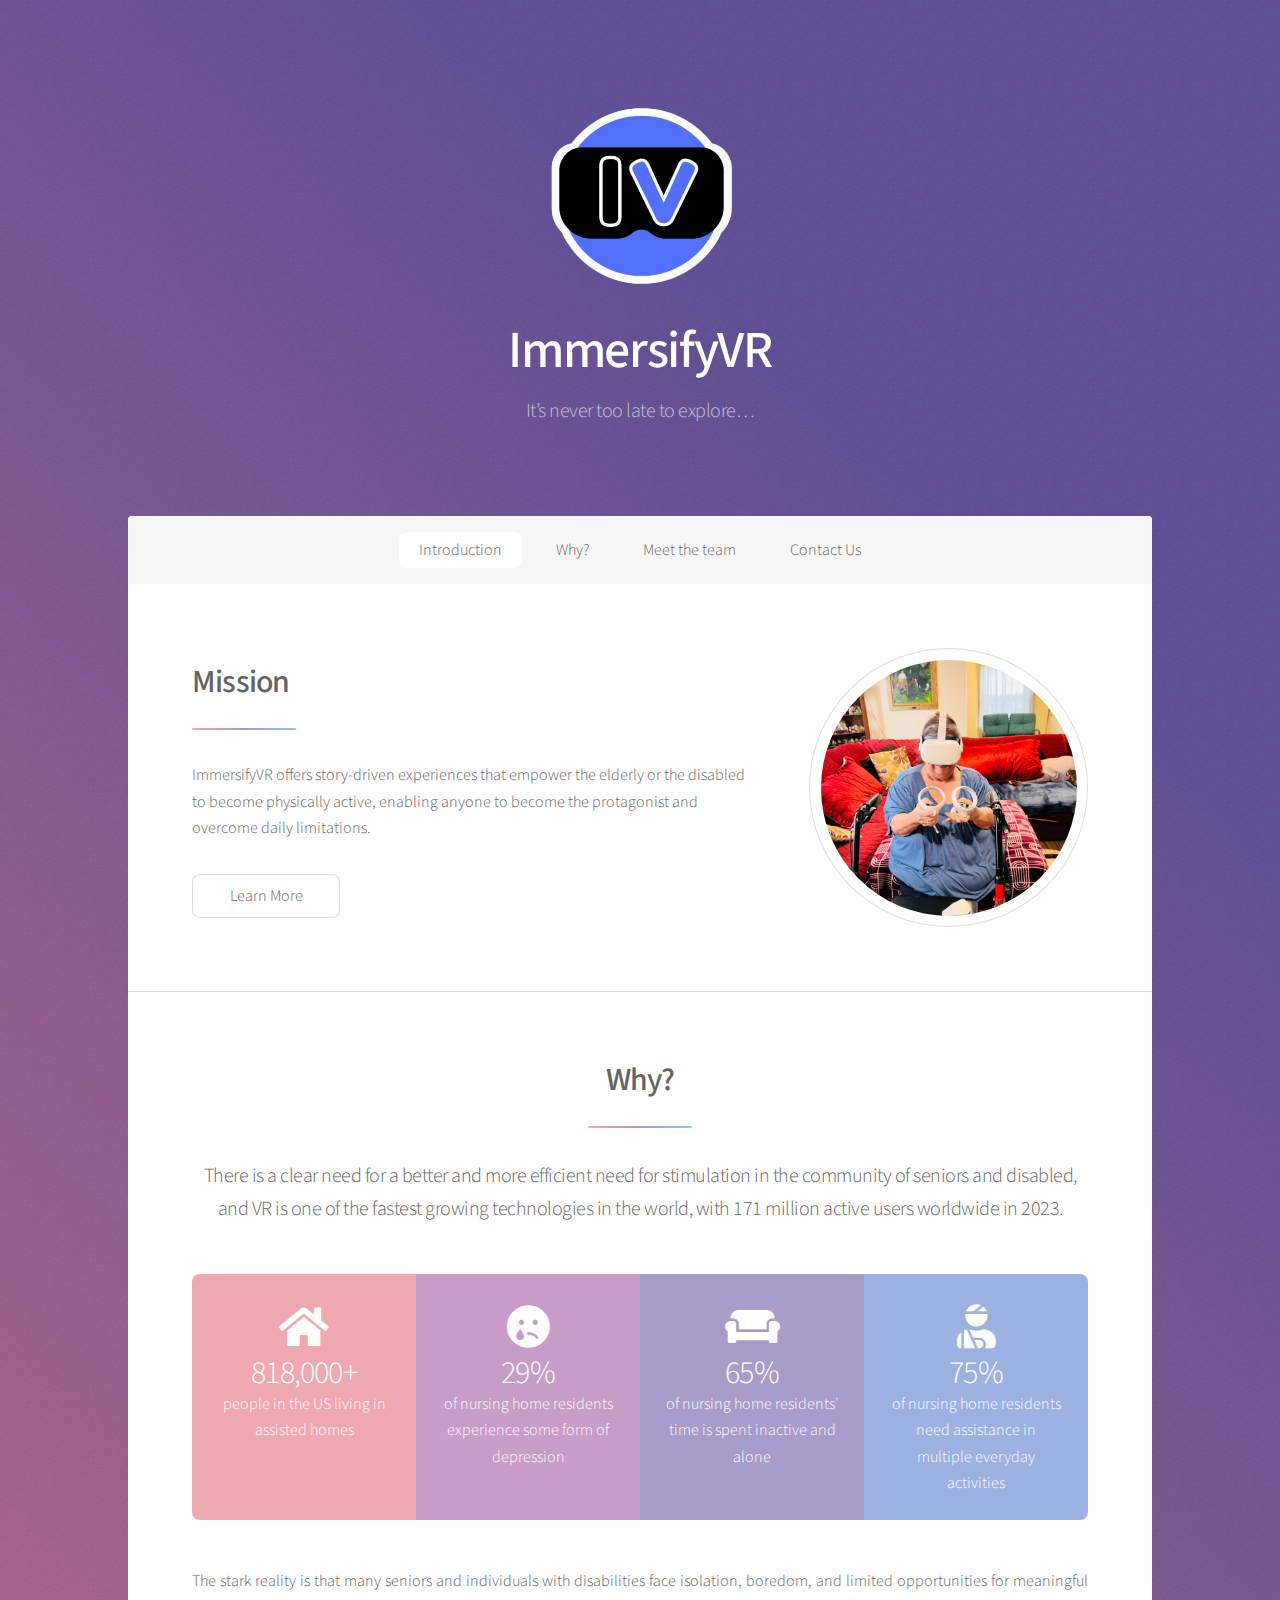
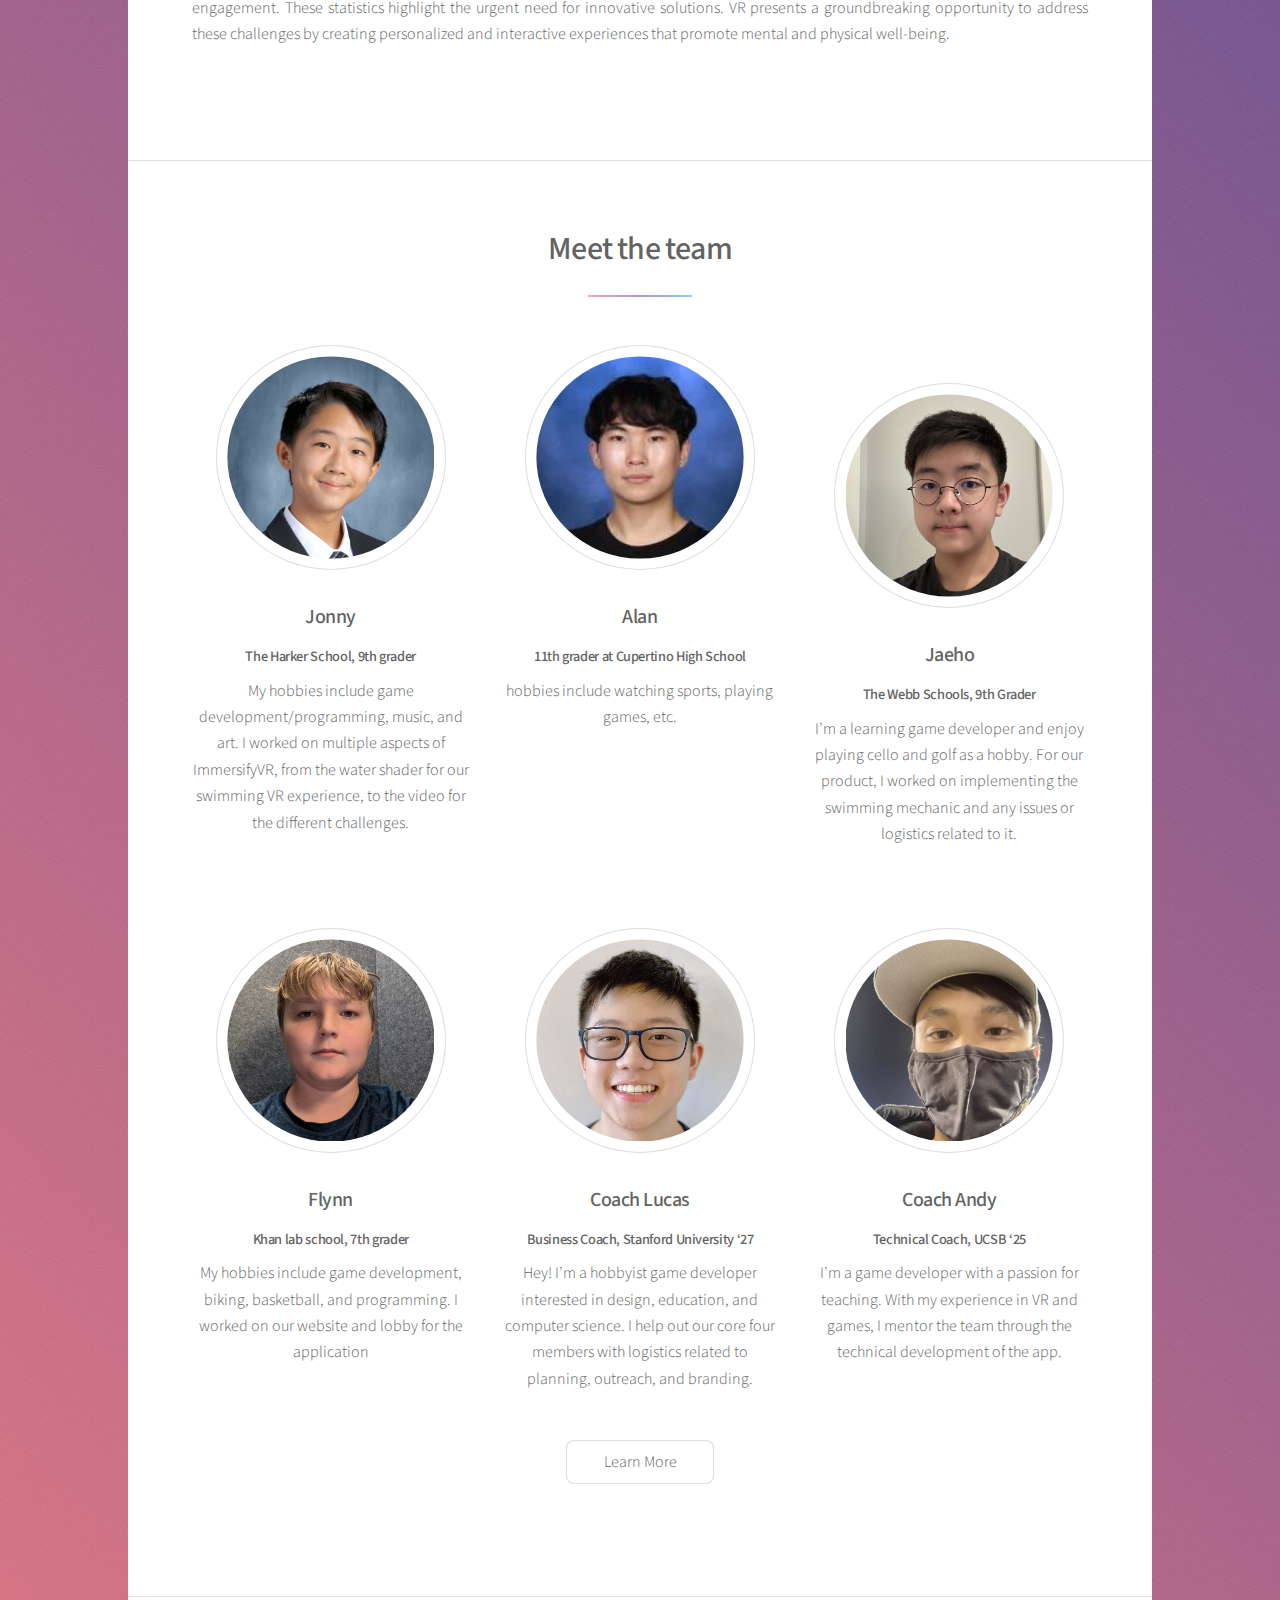
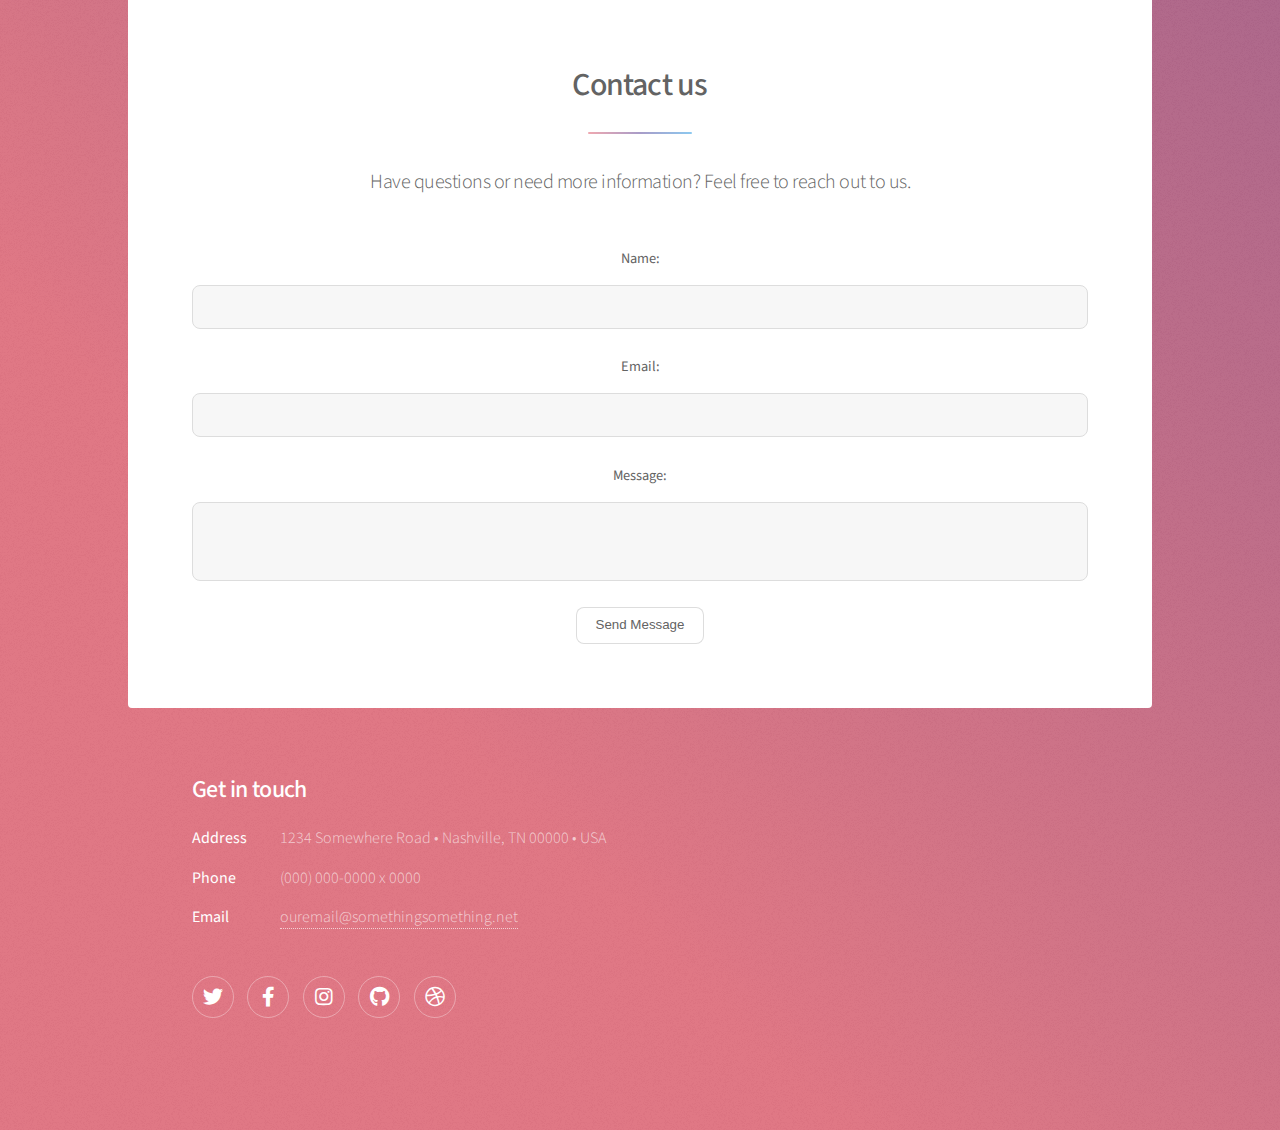
==== commit c2cf403f: "Update index.html" ====
--- a/index.html
+++ b/index.html
@@ -1,9 +1,5 @@
 <!DOCTYPE HTML>
-<!--
-	Stellar by HTML5 UP
-	html5up.net | @ajlkn
-	Free for personal and commercial use under the CCA 3.0 license (html5up.net/license)
--->
+
 <html>
 	
 	<head>
@@ -14,7 +10,7 @@
 		<meta name="viewport" content="width=device-width, initial-scale=1, user-scalable=no" />
 		<link rel="stylesheet" href="assets/css/main.css" />
 		<noscript><link rel="stylesheet" href="assets/css/noscript.css" /></noscript>
-		<asp:Image ID="img1" runat="server" ImageUrl=""../ImgLoc/1.png"" oncontextmenu="return false;" />
+		<!--<asp:Image ID="img1" runat="server" ImageUrl=""../ImgLoc/1.png"" oncontextmenu="return false;" />-->
 	</head>
 	<body class="is-preload">
 		<!-- Wrapper -->
@@ -127,11 +123,18 @@
 									<p>  hobbies include watching sports, playing games, etc.</p>
 								</li>
 								<li>
-									<img src="images/image0.jpg" class="round" width="230" height="225"> </img>
-									<h3>Jaeho</h3>
-								<h5>The Webb Schools, 9th Grader</h5>
-									<p> I’m a learning game developer and enjoy playing cello and golf as a hobby. For our product, I worked on implementing the swimming mechanic and any issues or logistics related to it.
-						</p>
+                                    <style>
+                                        .higher {
+                                            margin-top: -10px;
+                                        }
+                                    </style>
+
+                                    <div class="higher">
+                                        <img src="images/image0.jpg" class="round" width="230" height="225">
+                                        <h3>Jaeho</h3>
+                                        <h5>The Webb Schools, 9th Grader</h5>
+                                        <p>I’m a learning game developer and enjoy playing cello and golf as a hobby. For our product, I worked on implementing the swimming mechanic and any issues or logistics related to it.</p>
+                                    </div>
 								</li>
 								<li>
 									<img src="images/PXL_20240906_230331883.jpg" class="round" width="230" height="225"> </img>
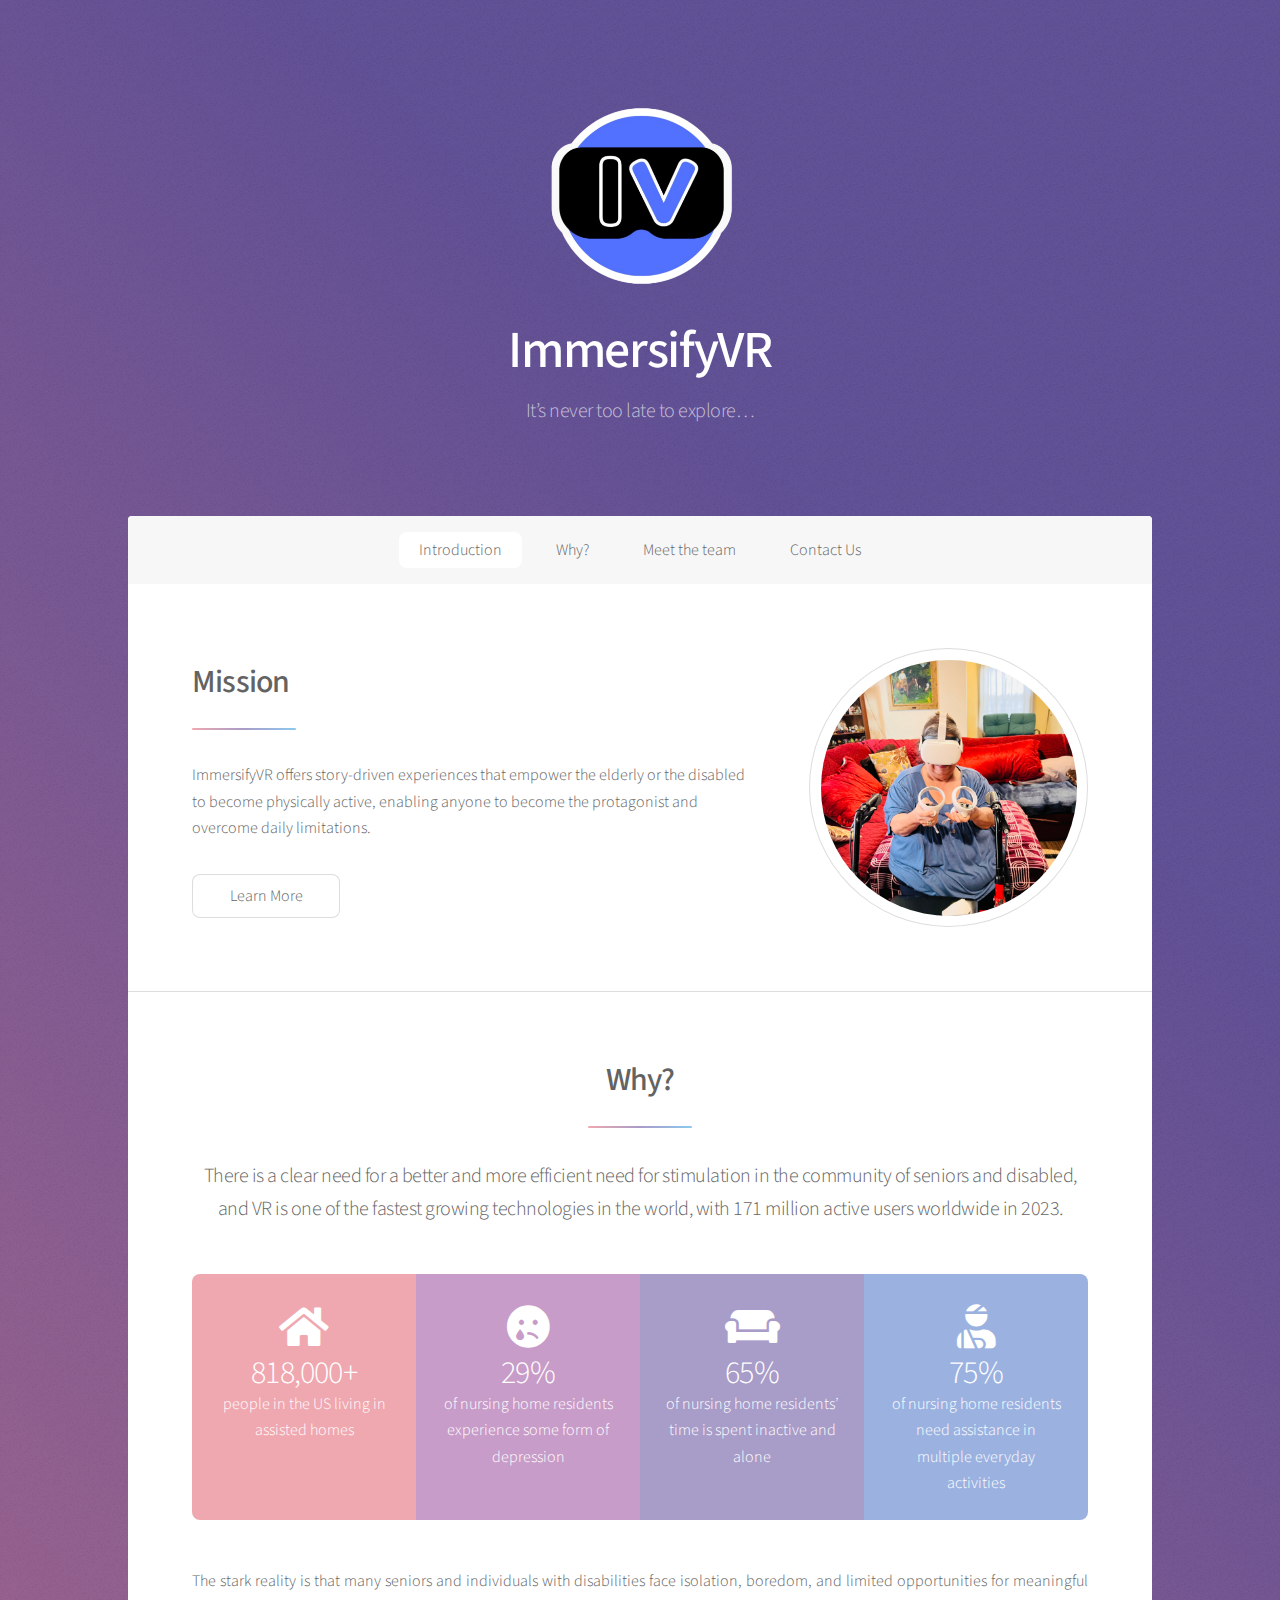
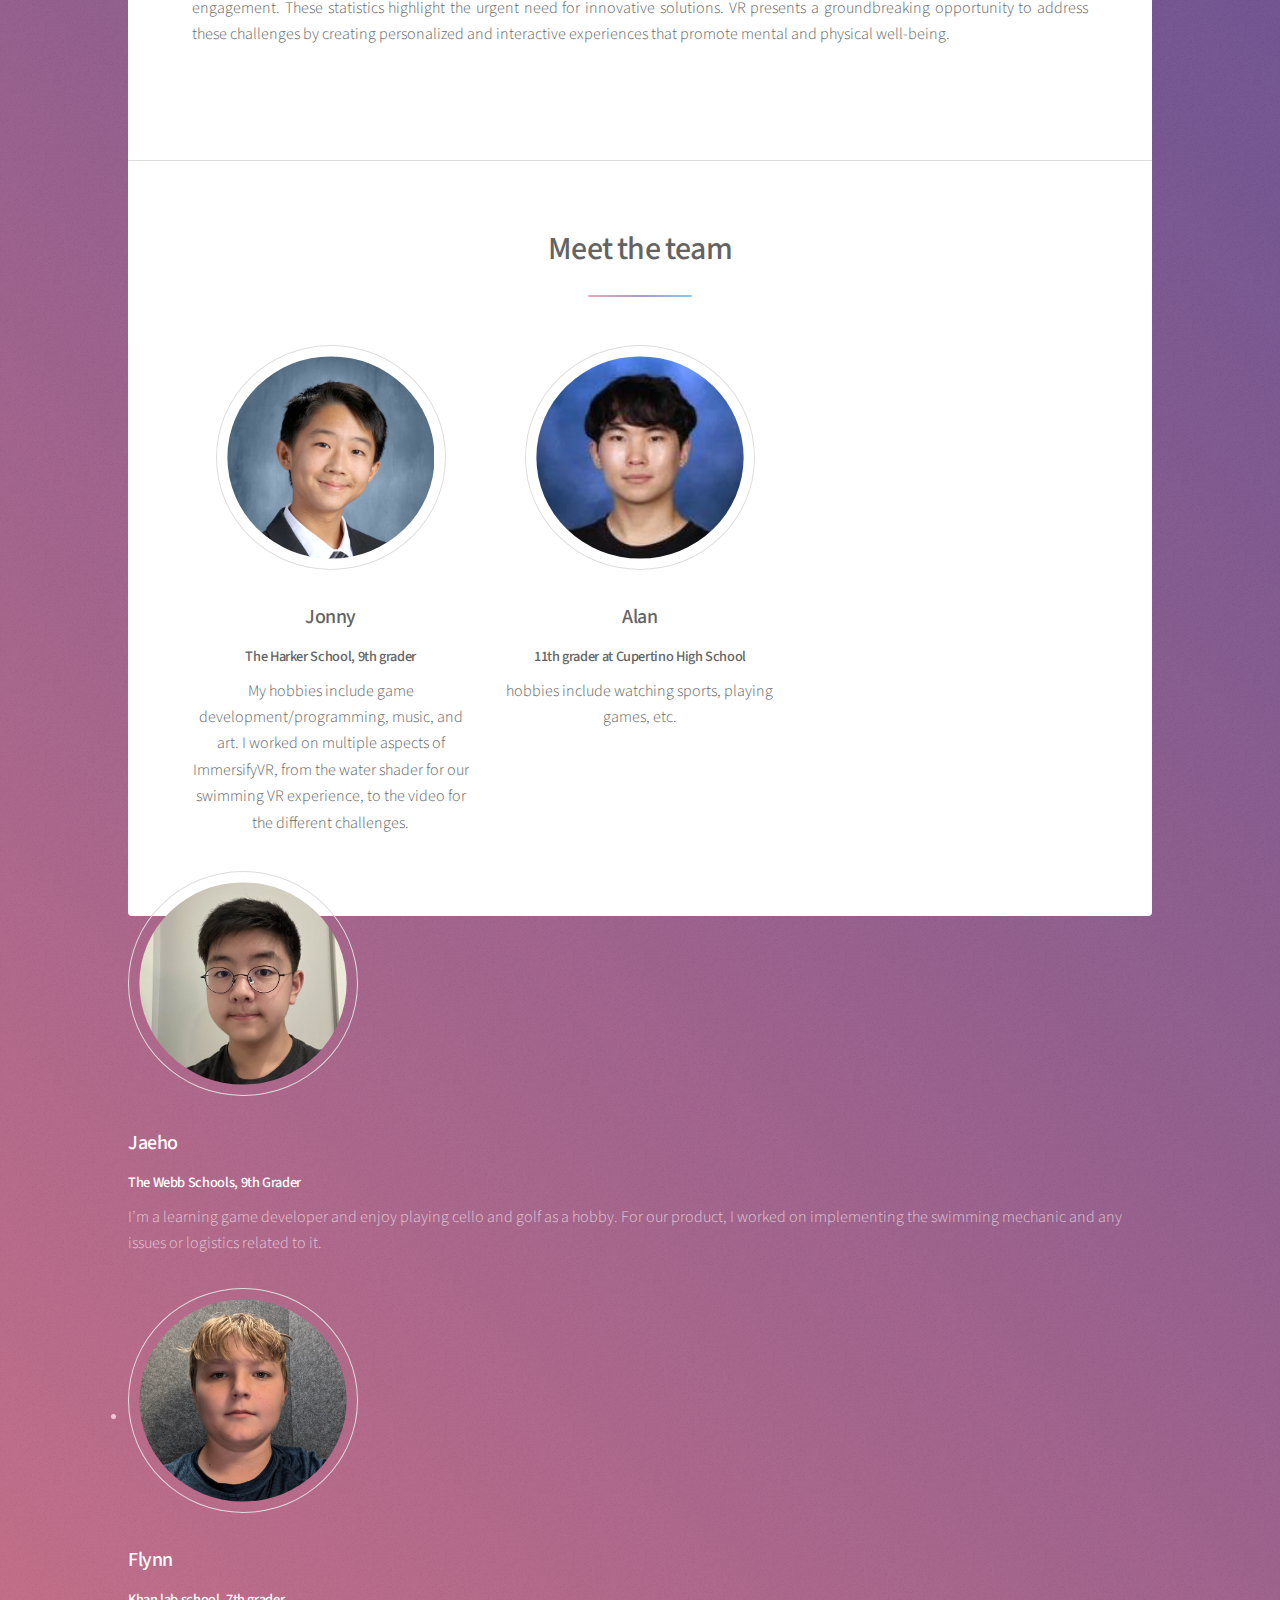
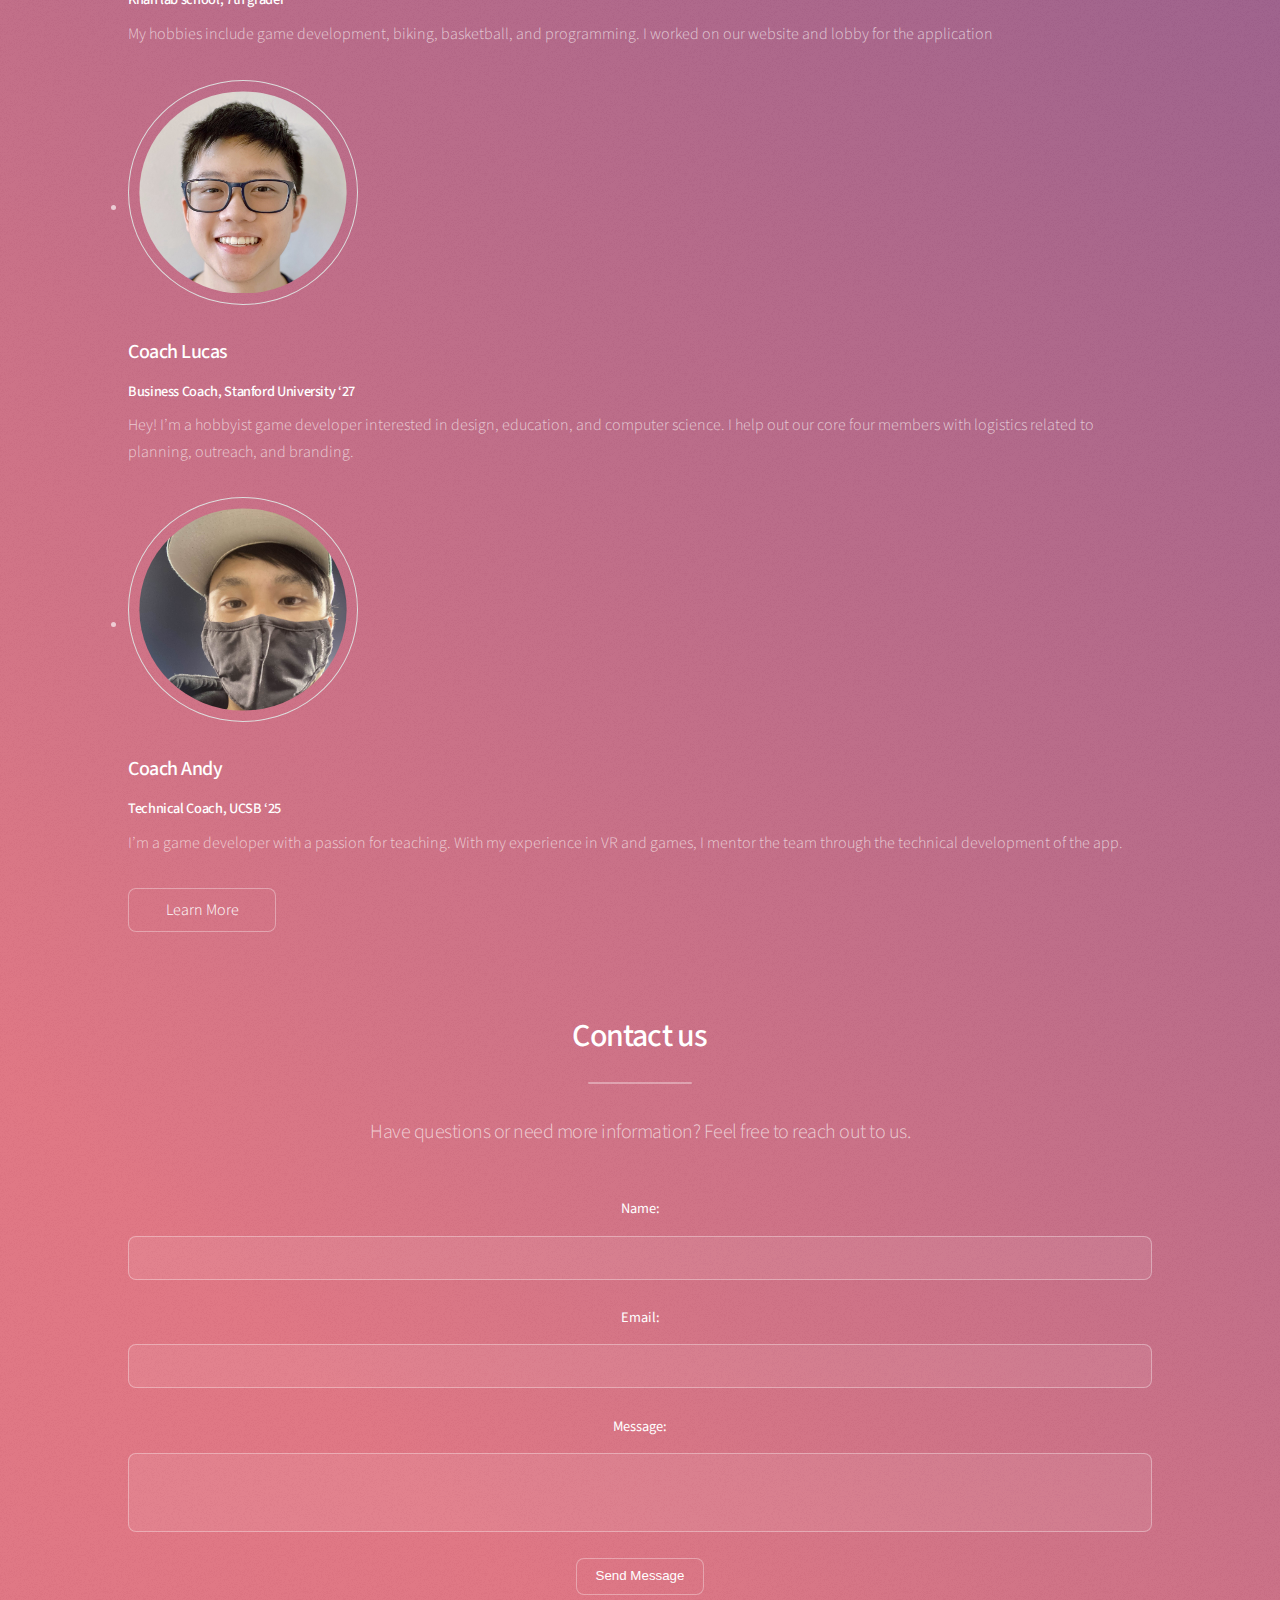
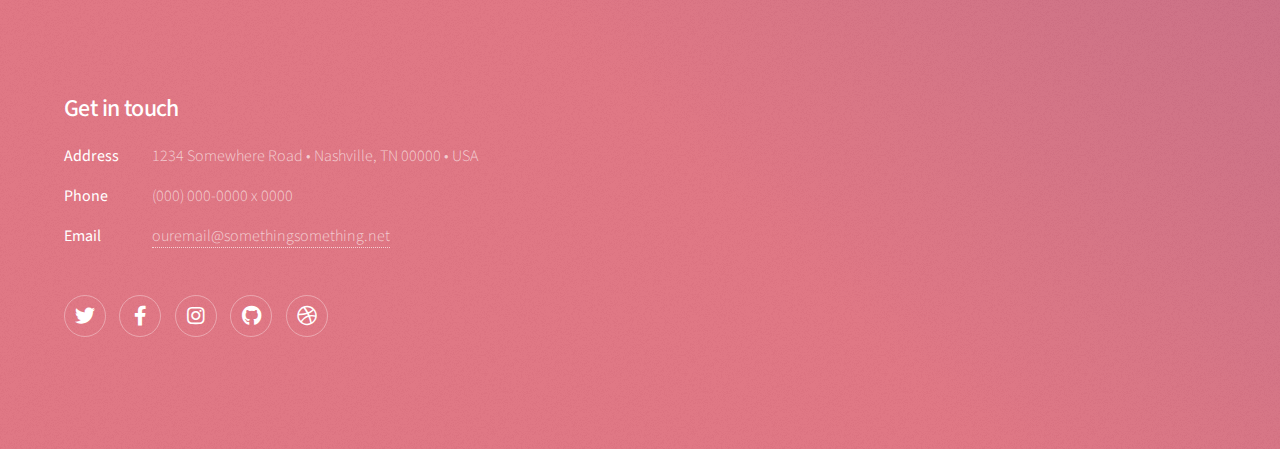
==== commit a0925f67: "Update index.html" ====
--- a/index.html
+++ b/index.html
@@ -117,15 +117,25 @@
 						</p>
 								</li>
 								<li>
-									<img src="images/juniorpicture (1).jpg" class="round" width="230" height="225"> </img>
-									<h3>Alan</h3>
-								<h5>11th grader at Cupertino High School</h5>
-									<p>  hobbies include watching sports, playing games, etc.</p>
-								</li>
-								<li>
+									<style>
+										@media (max-width: 767px) {
+											.higher2 {
+												margin-top: -45px;
+											}
+										}
+									</style>
+									<div class="higher2">
+										<img src="images/juniorpicture (1).jpg" class="round" width="230" height="225"> </img>
+										<h3>Alan</h3>
+										<h5>11th grader at Cupertino High School</h5>
+										<p>  hobbies include watching sports, playing games, etc.</p>
+								</li>
+								<li> </div>
                                     <style>
-                                        .higher {
-                                            margin-top: -10px;
+                                        @media (min-width: 768px) {
+                                            .higher {
+                                                margin-top: -45px;
+                                            }
                                         }
                                     </style>
 
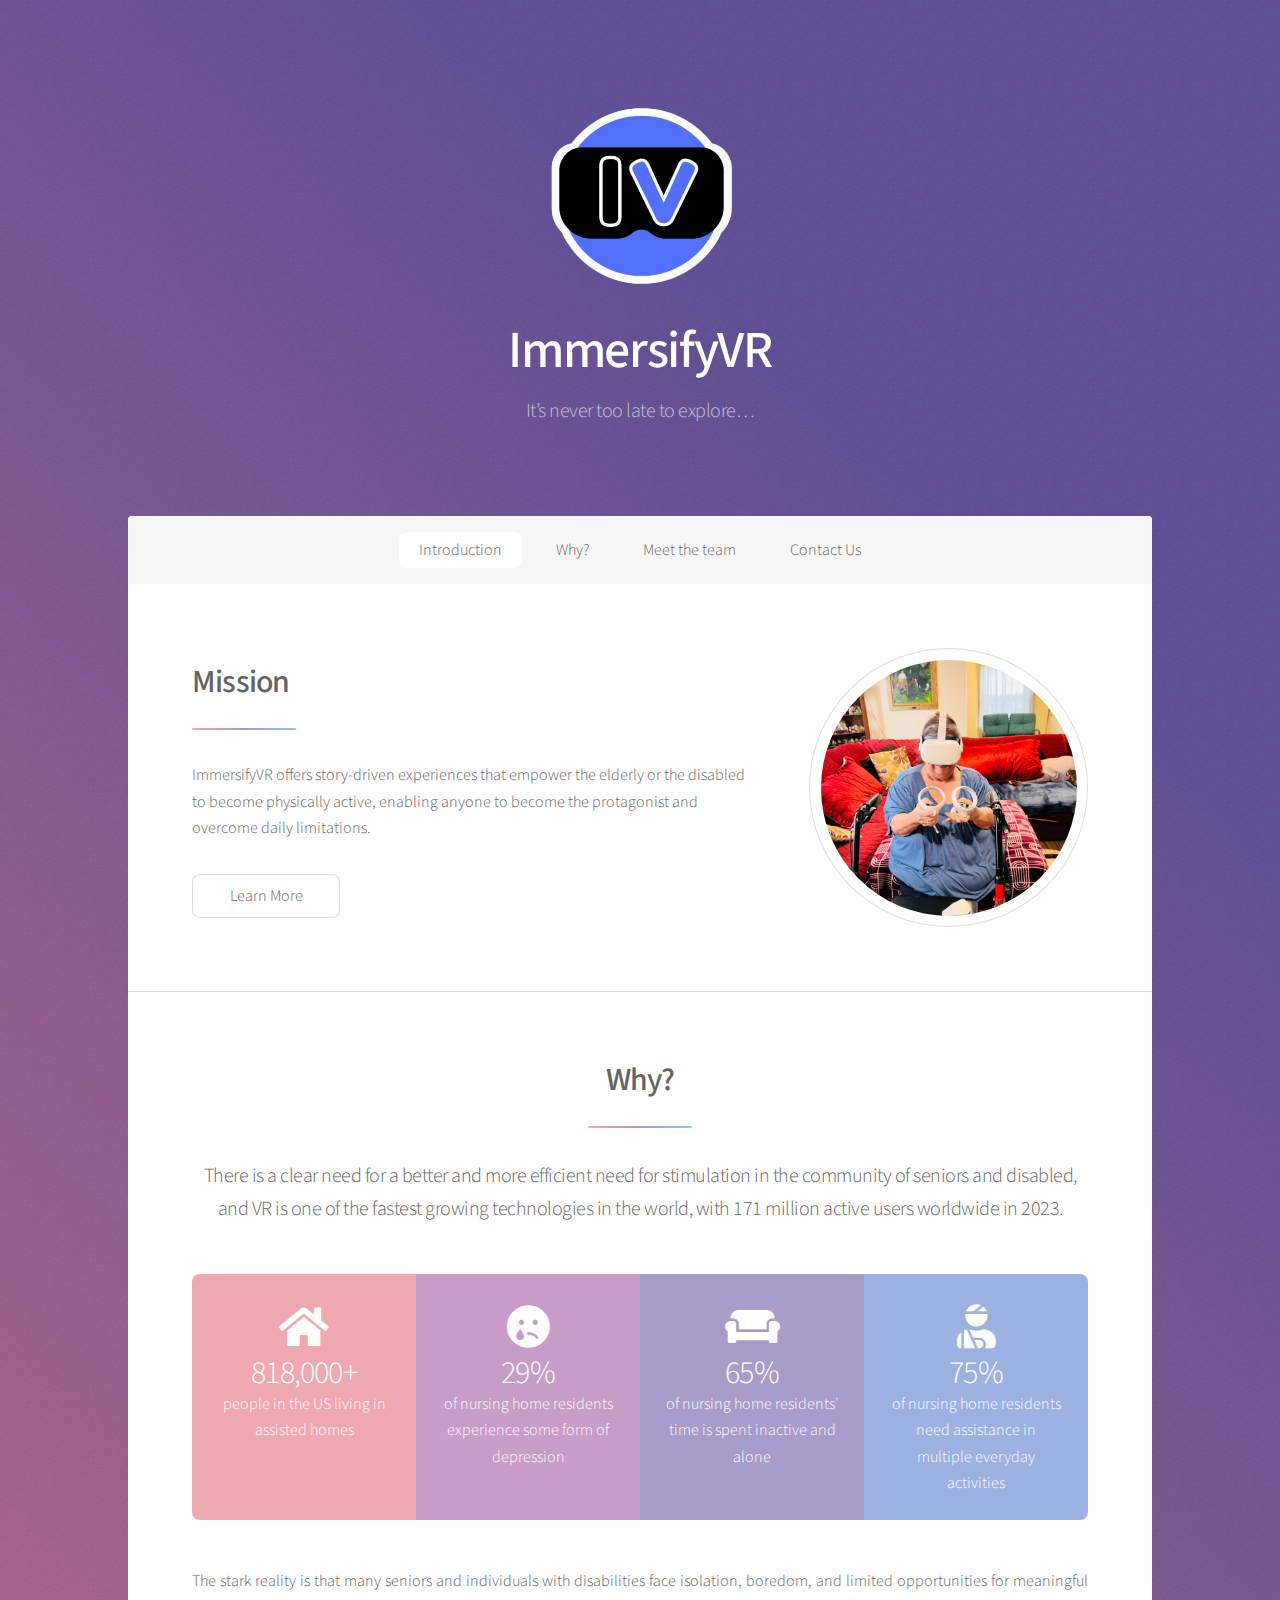
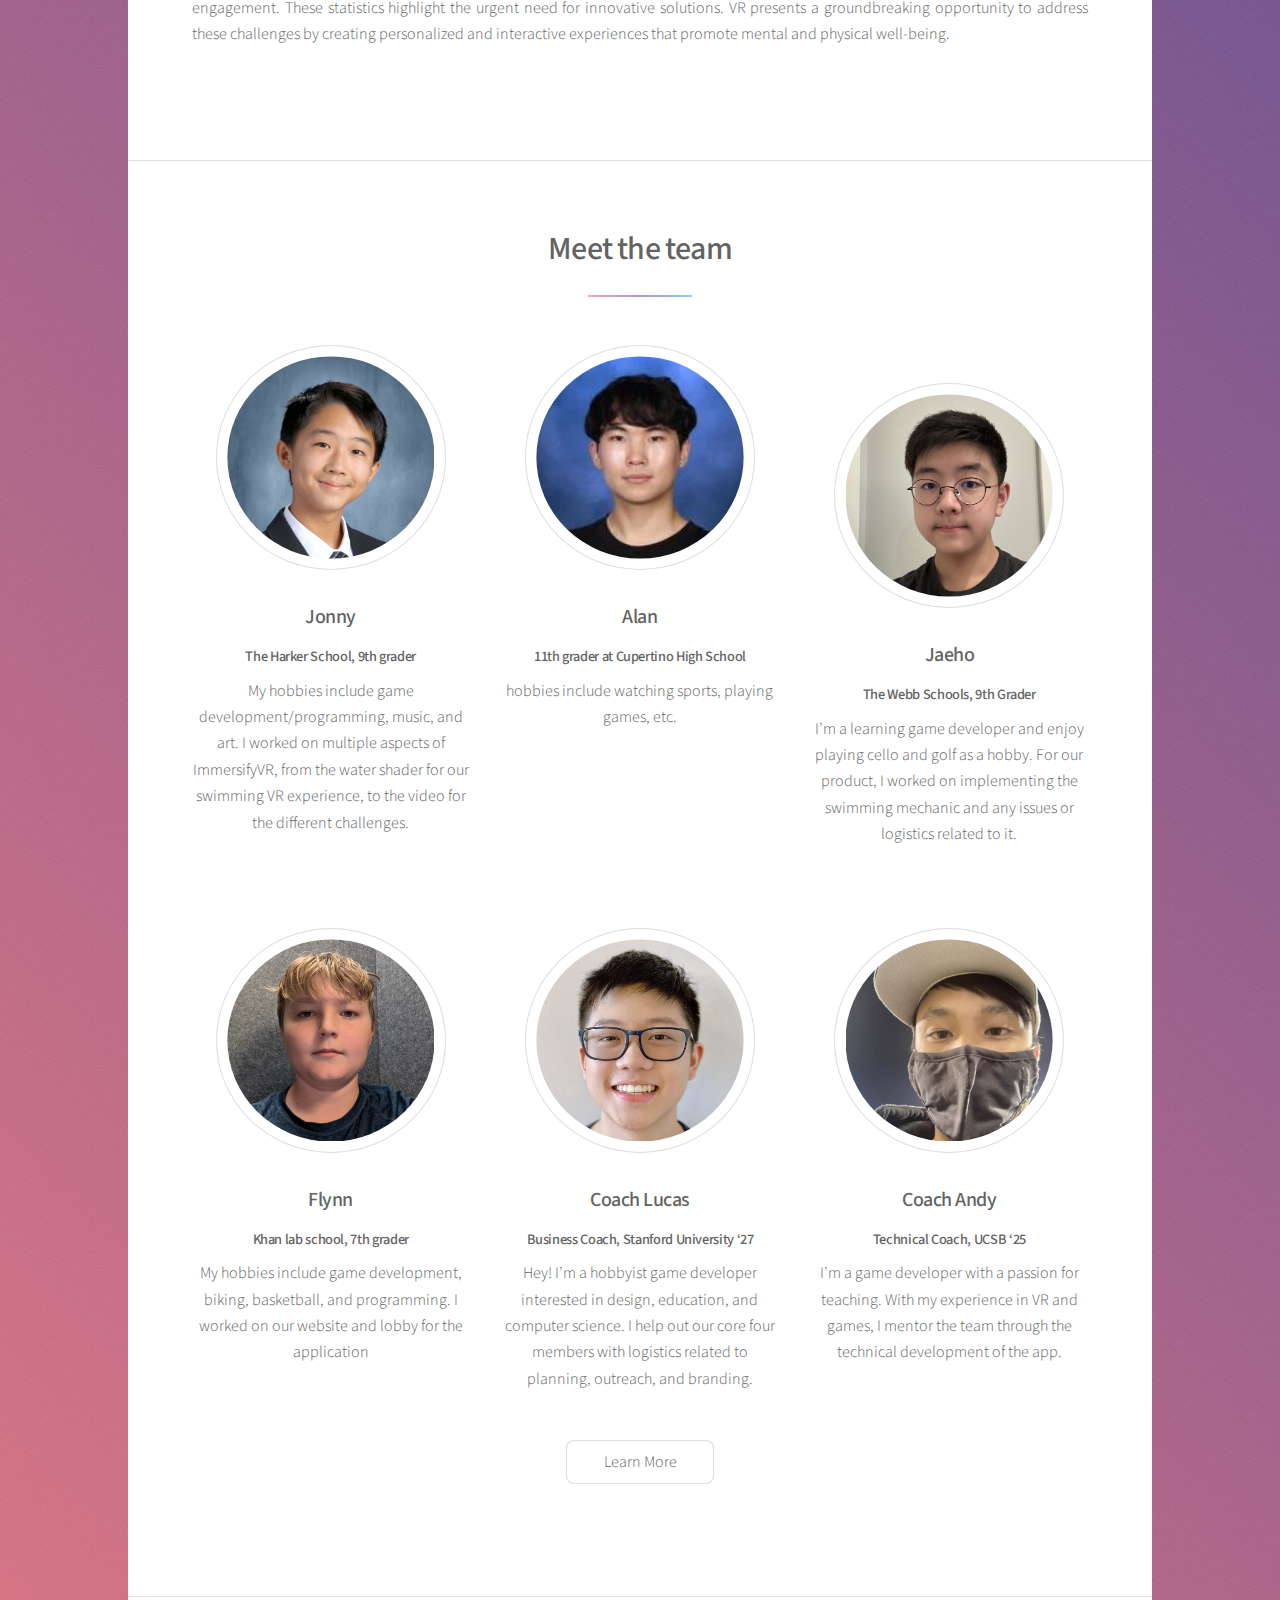
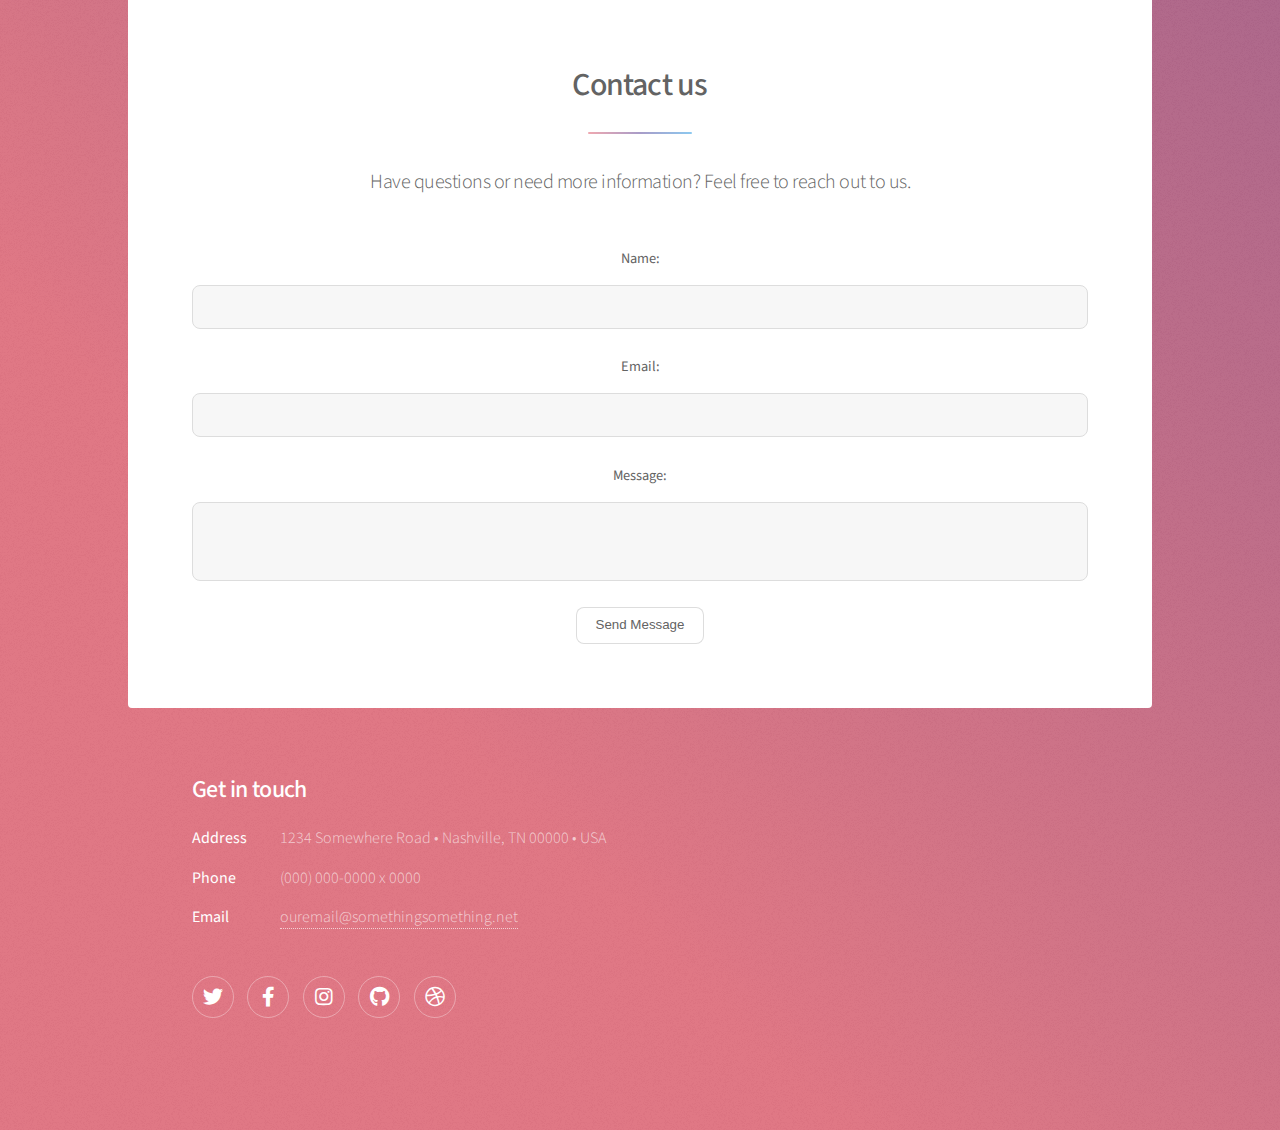
==== commit b02feeb3: "Revert "Update index.html"" ====
--- a/index.html
+++ b/index.html
@@ -117,25 +117,15 @@
 						</p>
 								</li>
 								<li>
-									<style>
-										@media (max-width: 767px) {
-											.higher2 {
-												margin-top: -45px;
-											}
-										}
-									</style>
-									<div class="higher2">
-										<img src="images/juniorpicture (1).jpg" class="round" width="230" height="225"> </img>
-										<h3>Alan</h3>
-										<h5>11th grader at Cupertino High School</h5>
-										<p>  hobbies include watching sports, playing games, etc.</p>
-								</li>
-								<li> </div>
+									<img src="images/juniorpicture (1).jpg" class="round" width="230" height="225"> </img>
+									<h3>Alan</h3>
+								<h5>11th grader at Cupertino High School</h5>
+									<p>  hobbies include watching sports, playing games, etc.</p>
+								</li>
+								<li>
                                     <style>
-                                        @media (min-width: 768px) {
-                                            .higher {
-                                                margin-top: -45px;
-                                            }
+                                        .higher {
+                                            margin-top: -10px;
                                         }
                                     </style>
 
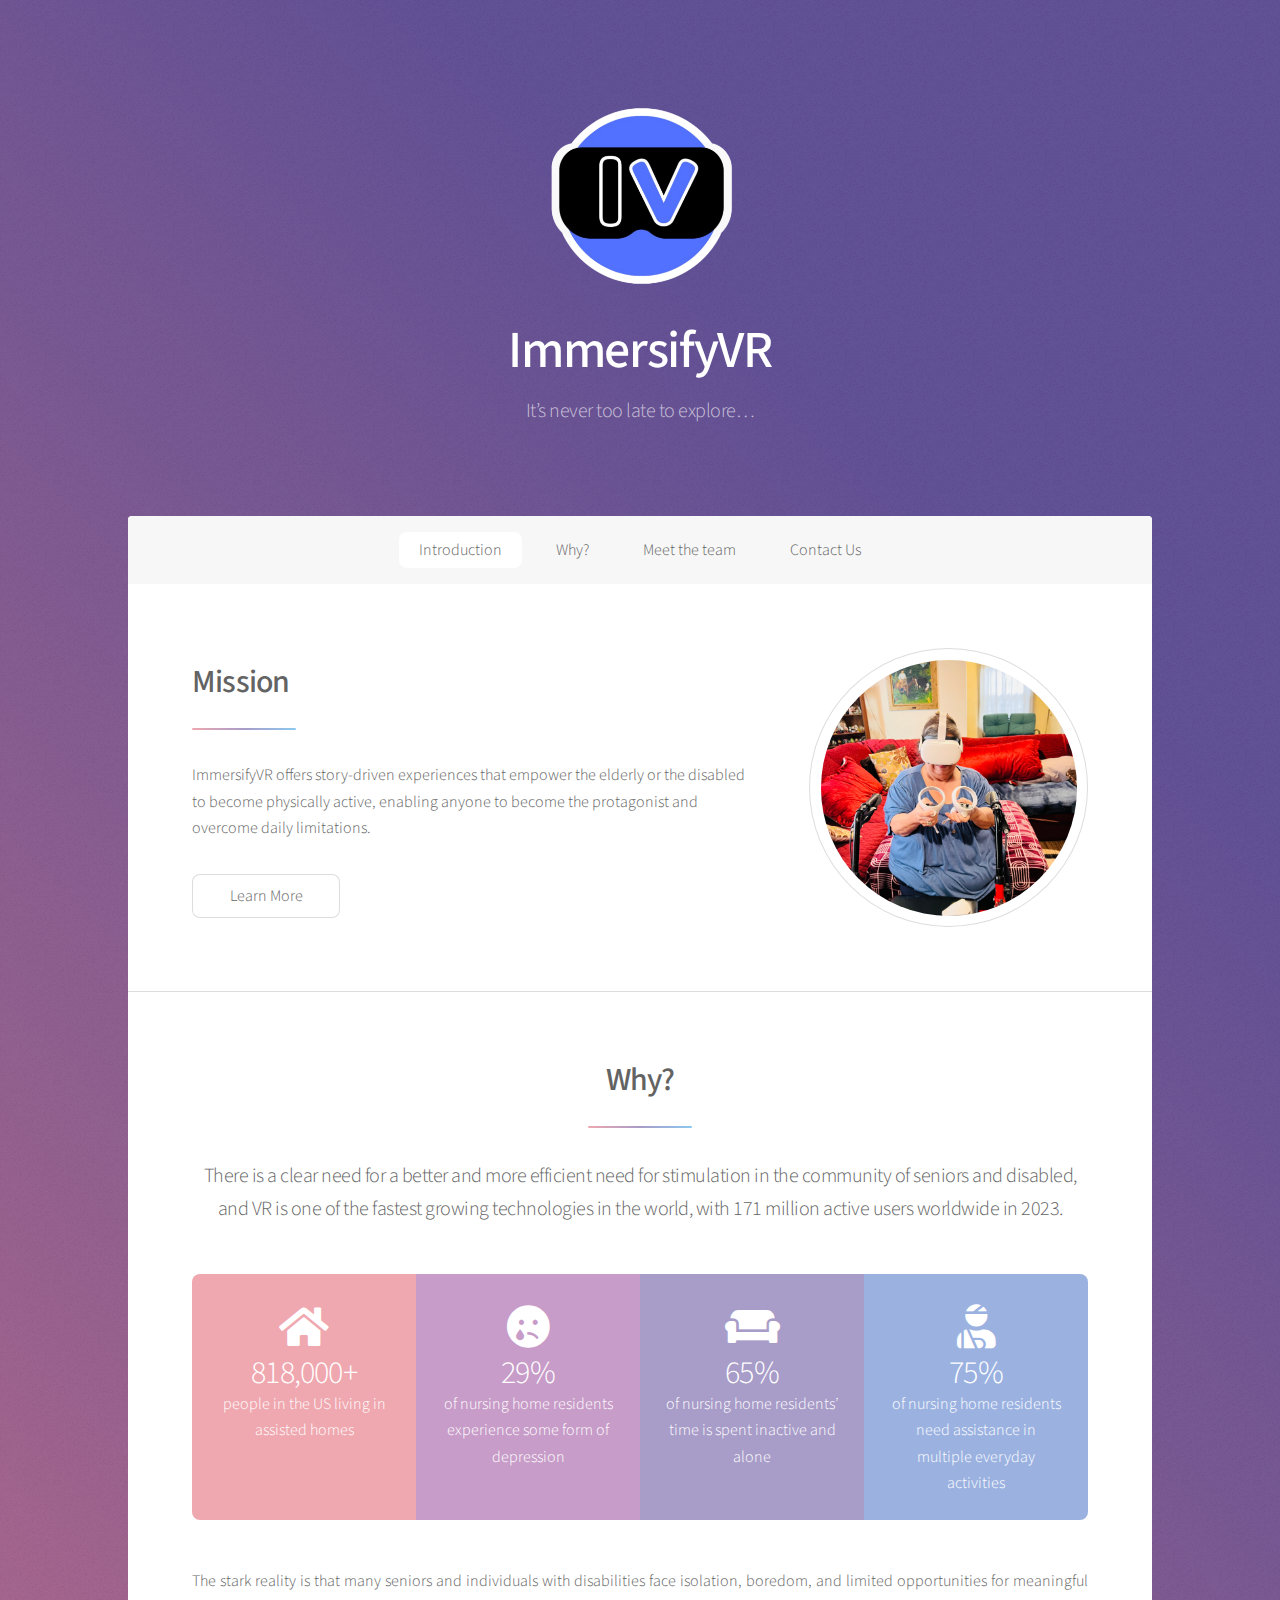
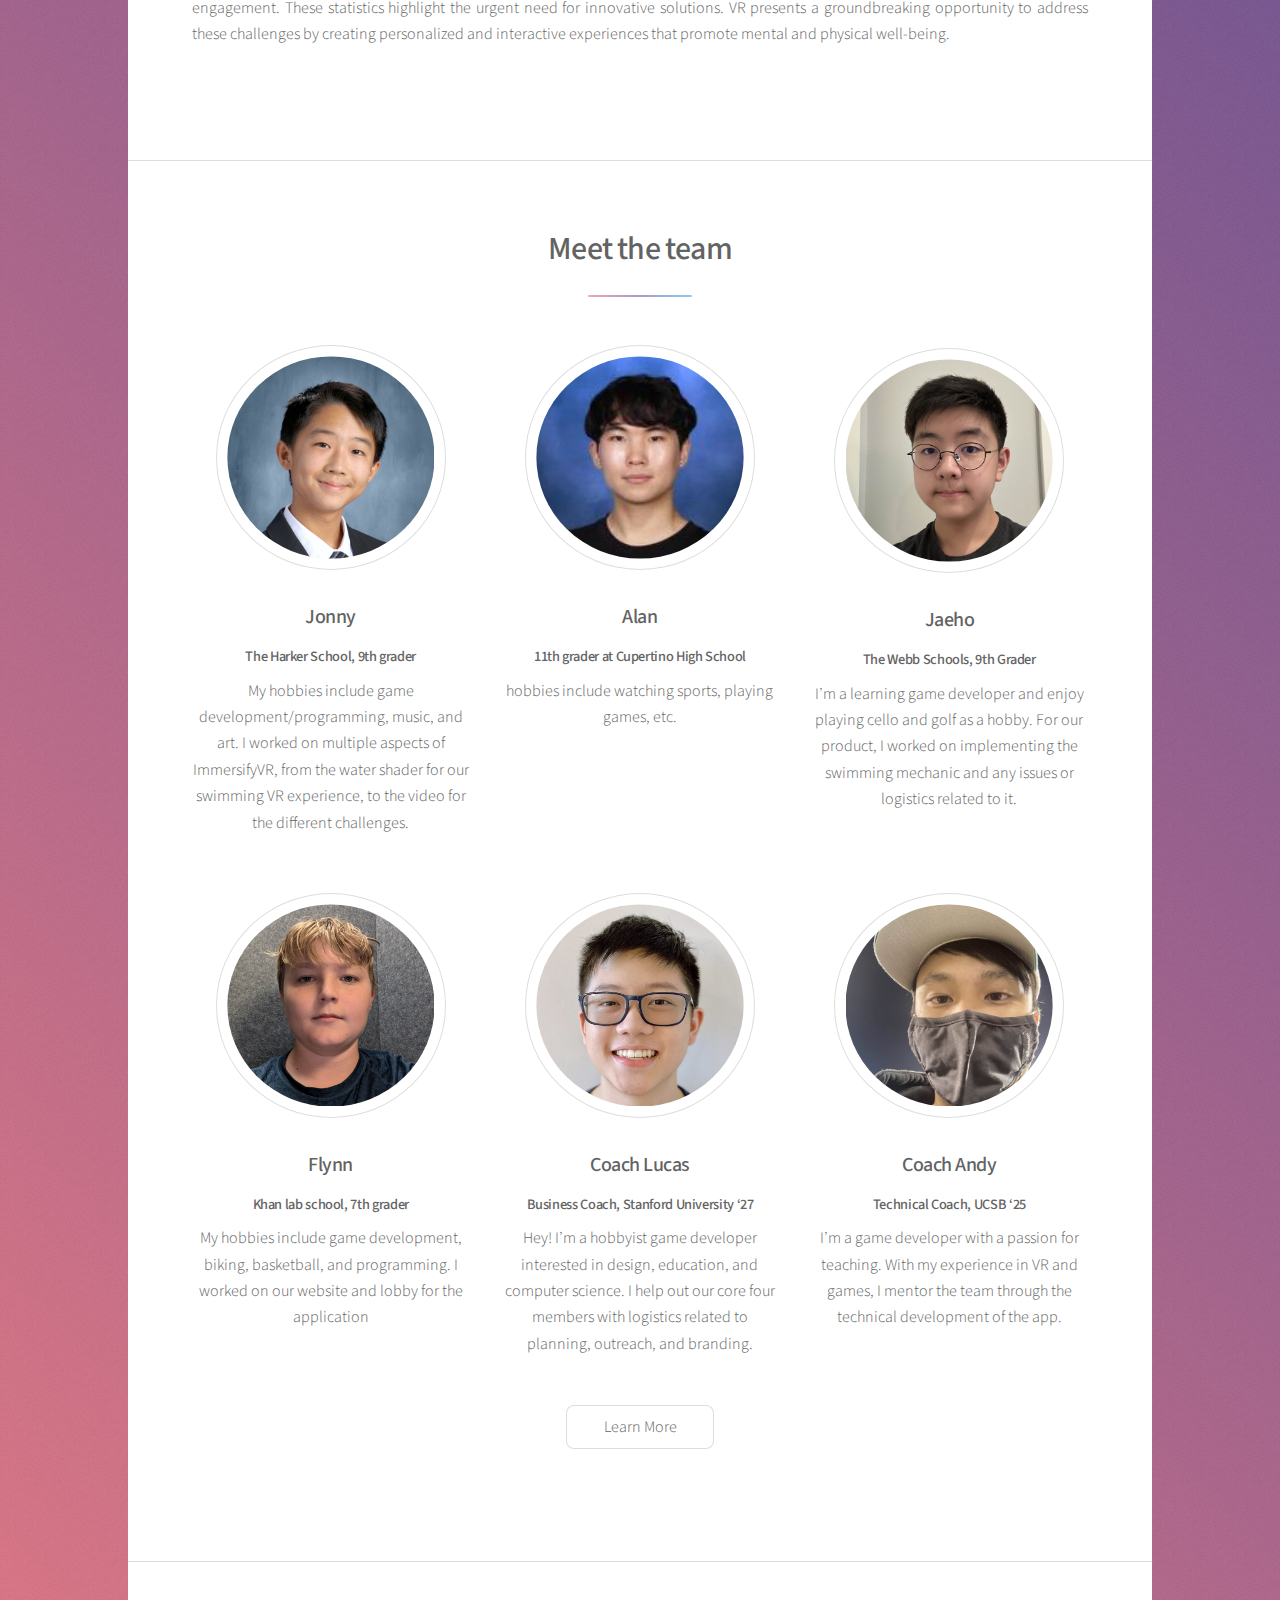
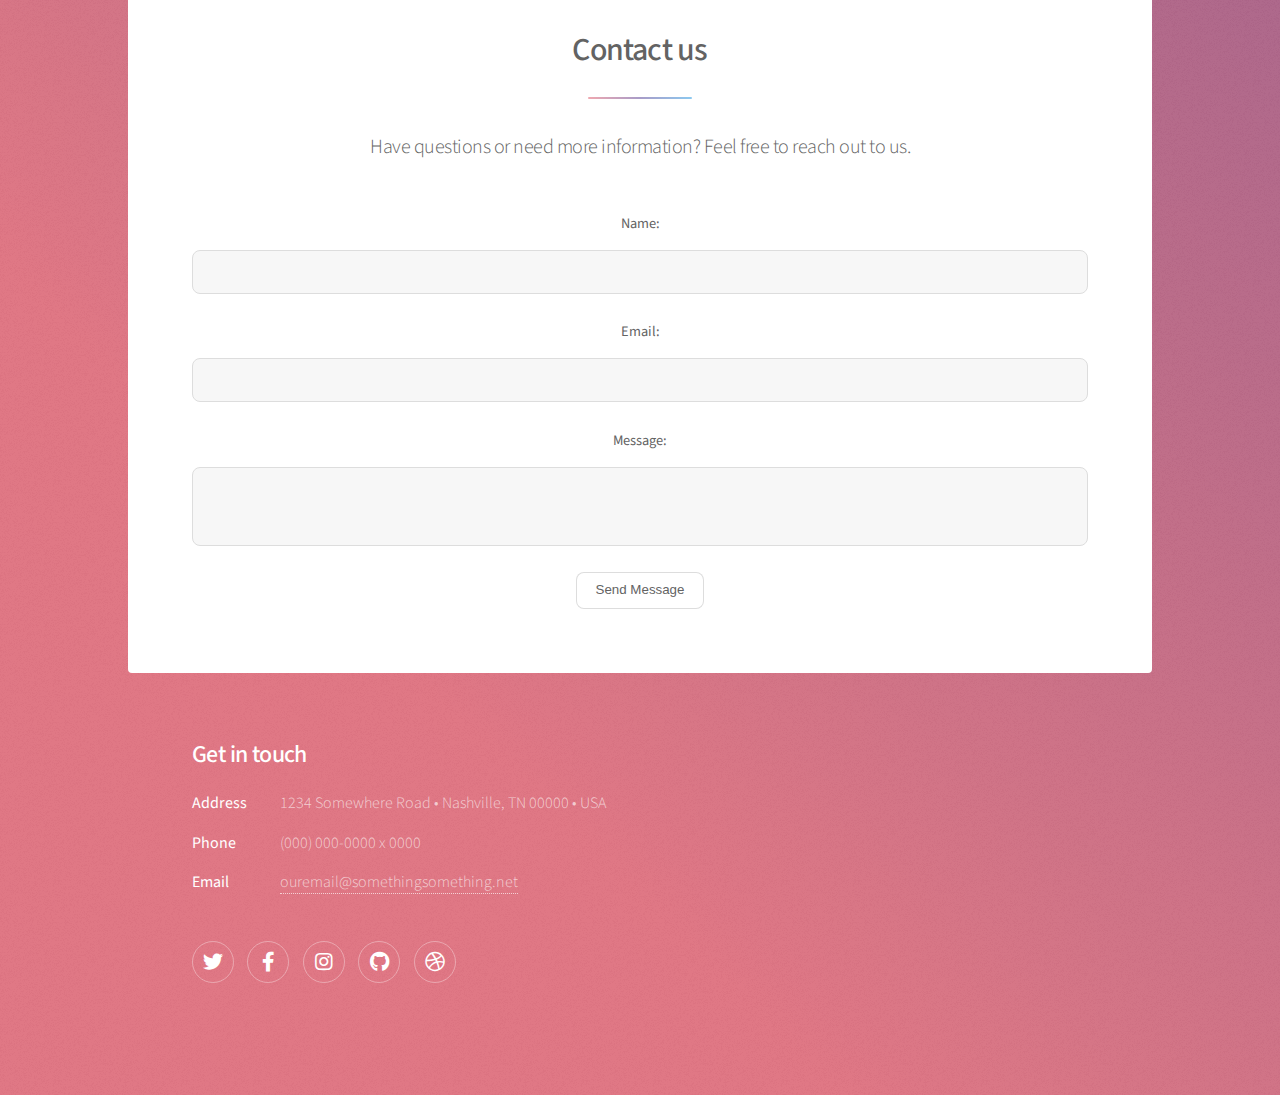
==== commit c7b81c95: "Update index.html" ====
--- a/index.html
+++ b/index.html
@@ -125,7 +125,7 @@
 								<li>
                                     <style>
                                         .higher {
-                                            margin-top: -10px;
+                                            margin-top: -45px;
                                         }
                                     </style>
 
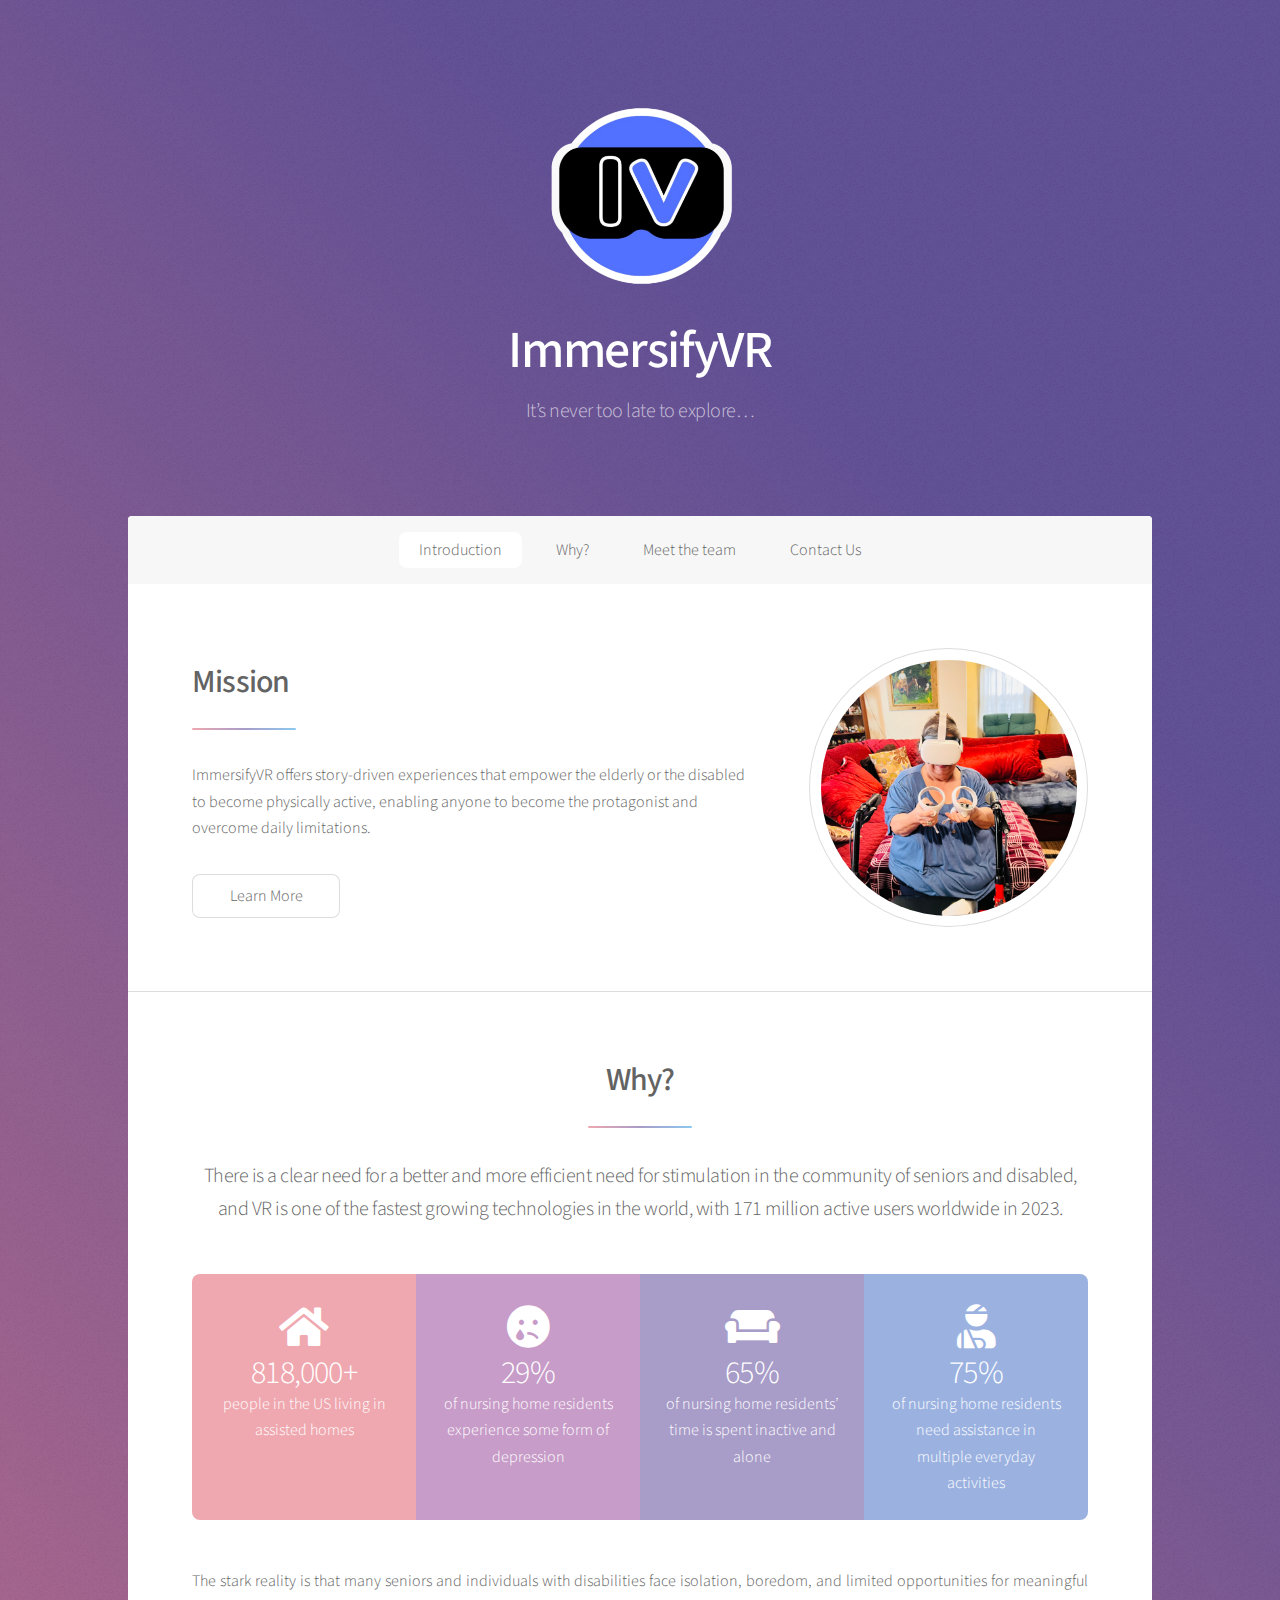
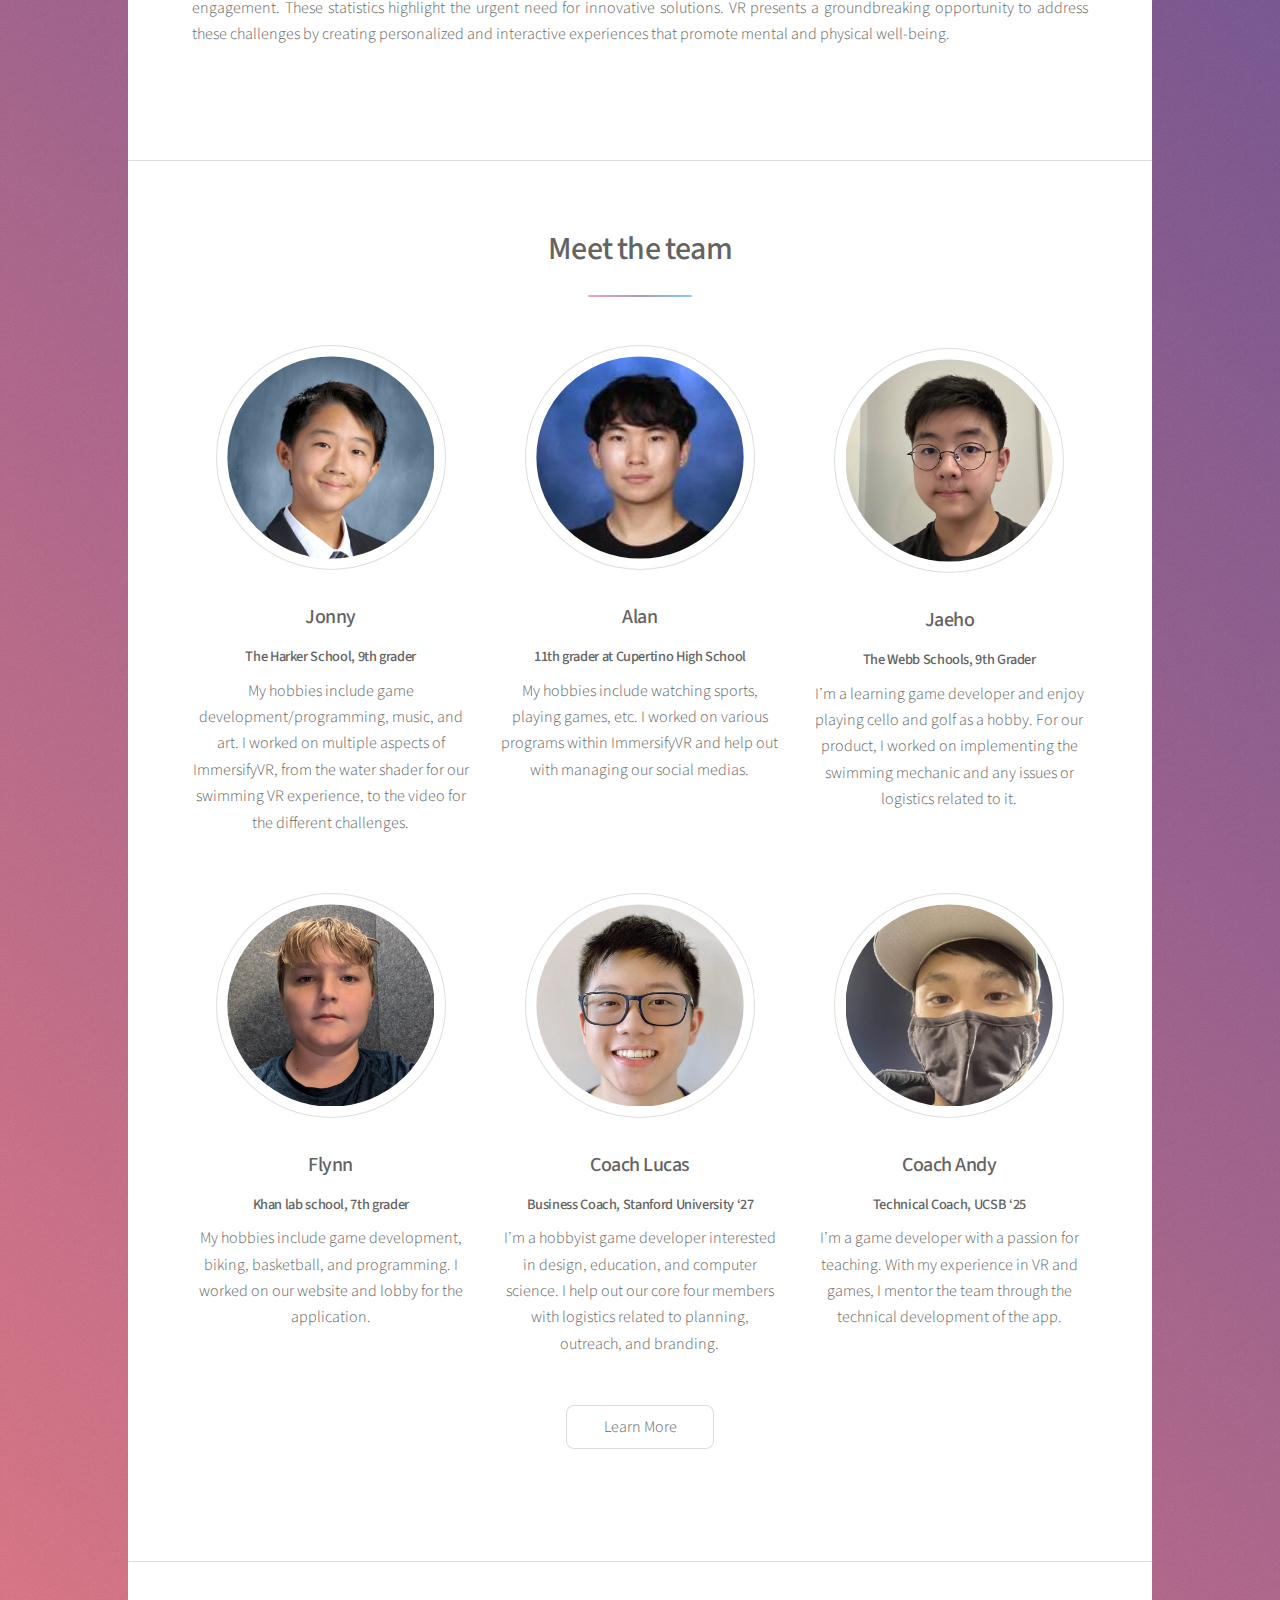
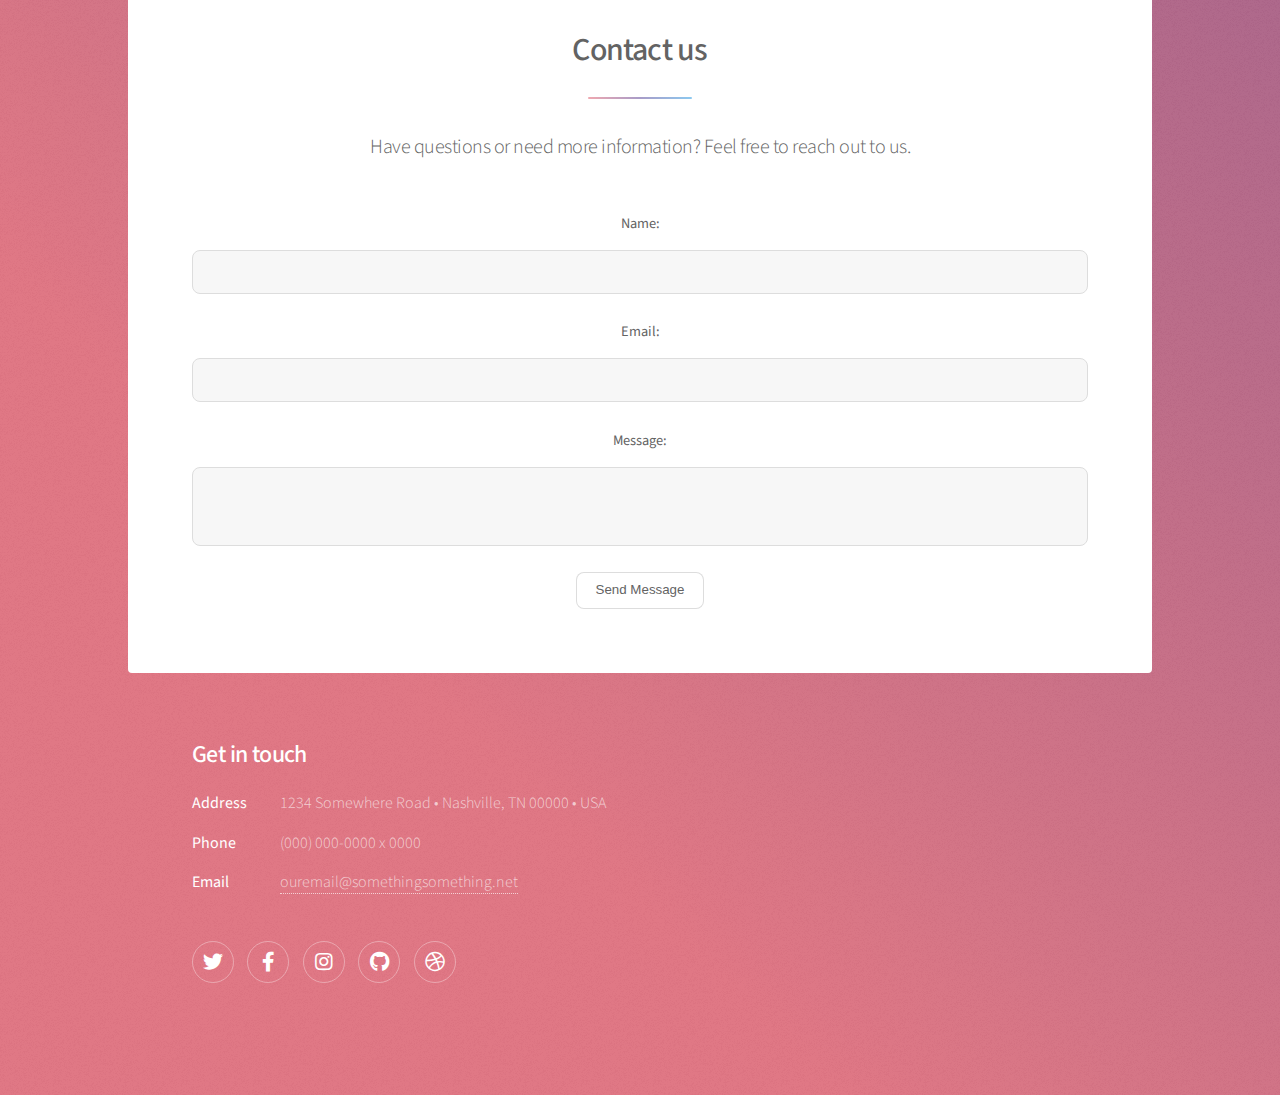
==== commit 50761197: "Updated team member descriptions to be more streamlined" ====
--- a/index.html
+++ b/index.html
@@ -120,7 +120,7 @@
 									<img src="images/juniorpicture (1).jpg" class="round" width="230" height="225"> </img>
 									<h3>Alan</h3>
 								<h5>11th grader at Cupertino High School</h5>
-									<p>  hobbies include watching sports, playing games, etc.</p>
+									<p>My hobbies include watching sports, playing games, etc. I worked on various programs within ImmersifyVR and help out with managing our social medias.</p>
 								</li>
 								<li>
                                     <style>
@@ -140,20 +140,20 @@
 									<img src="images/PXL_20240906_230331883.jpg" class="round" width="230" height="225"> </img>
 									<h3>Flynn</h3>
 								<h5>Khan lab school, 7th grader</h5>
-									<p> My hobbies include game development, biking, basketball, and programming. I worked on our website and lobby for the application</p>
+									<p>My hobbies include game development, biking, basketball, and programming. I worked on our website and lobby for the application.</p>
 								</li>
 								<li>
 									<img src="images/IMG_2833.png" class="round" width="230" height="225"> </img>
 									<h3>Coach Lucas</h3>
 								<h5> Business Coach, Stanford University ‘27</h5>
-									<p>  Hey! I’m a hobbyist game developer interested in design, education, and computer science. I help out our core four members with logistics related to planning, outreach, and branding.
+									<p>I’m a hobbyist game developer interested in design, education, and computer science. I help out our core four members with logistics related to planning, outreach, and branding.
 						</p>
 								</li>
 								<li>
 									<img src="images/68179580287__ABC6BBCD-F190-4011-9F2C-76C9AE54BEF6 (1).jpg" class="round" width="230" height="225"> </img>
 									<h3>Coach Andy </h3>
 							<h5>Technical Coach, UCSB ‘25</h5>
-									<p> I’m a game developer with a passion for teaching. With my experience in VR and games, I mentor the team through the technical development of the app.</p>
+									<p>I’m a game developer with a passion for teaching. With my experience in VR and games, I mentor the team through the technical development of the app.</p>
 								</li>
 							</ul>
 							<a href="generic.html" class="button">Learn More</a>
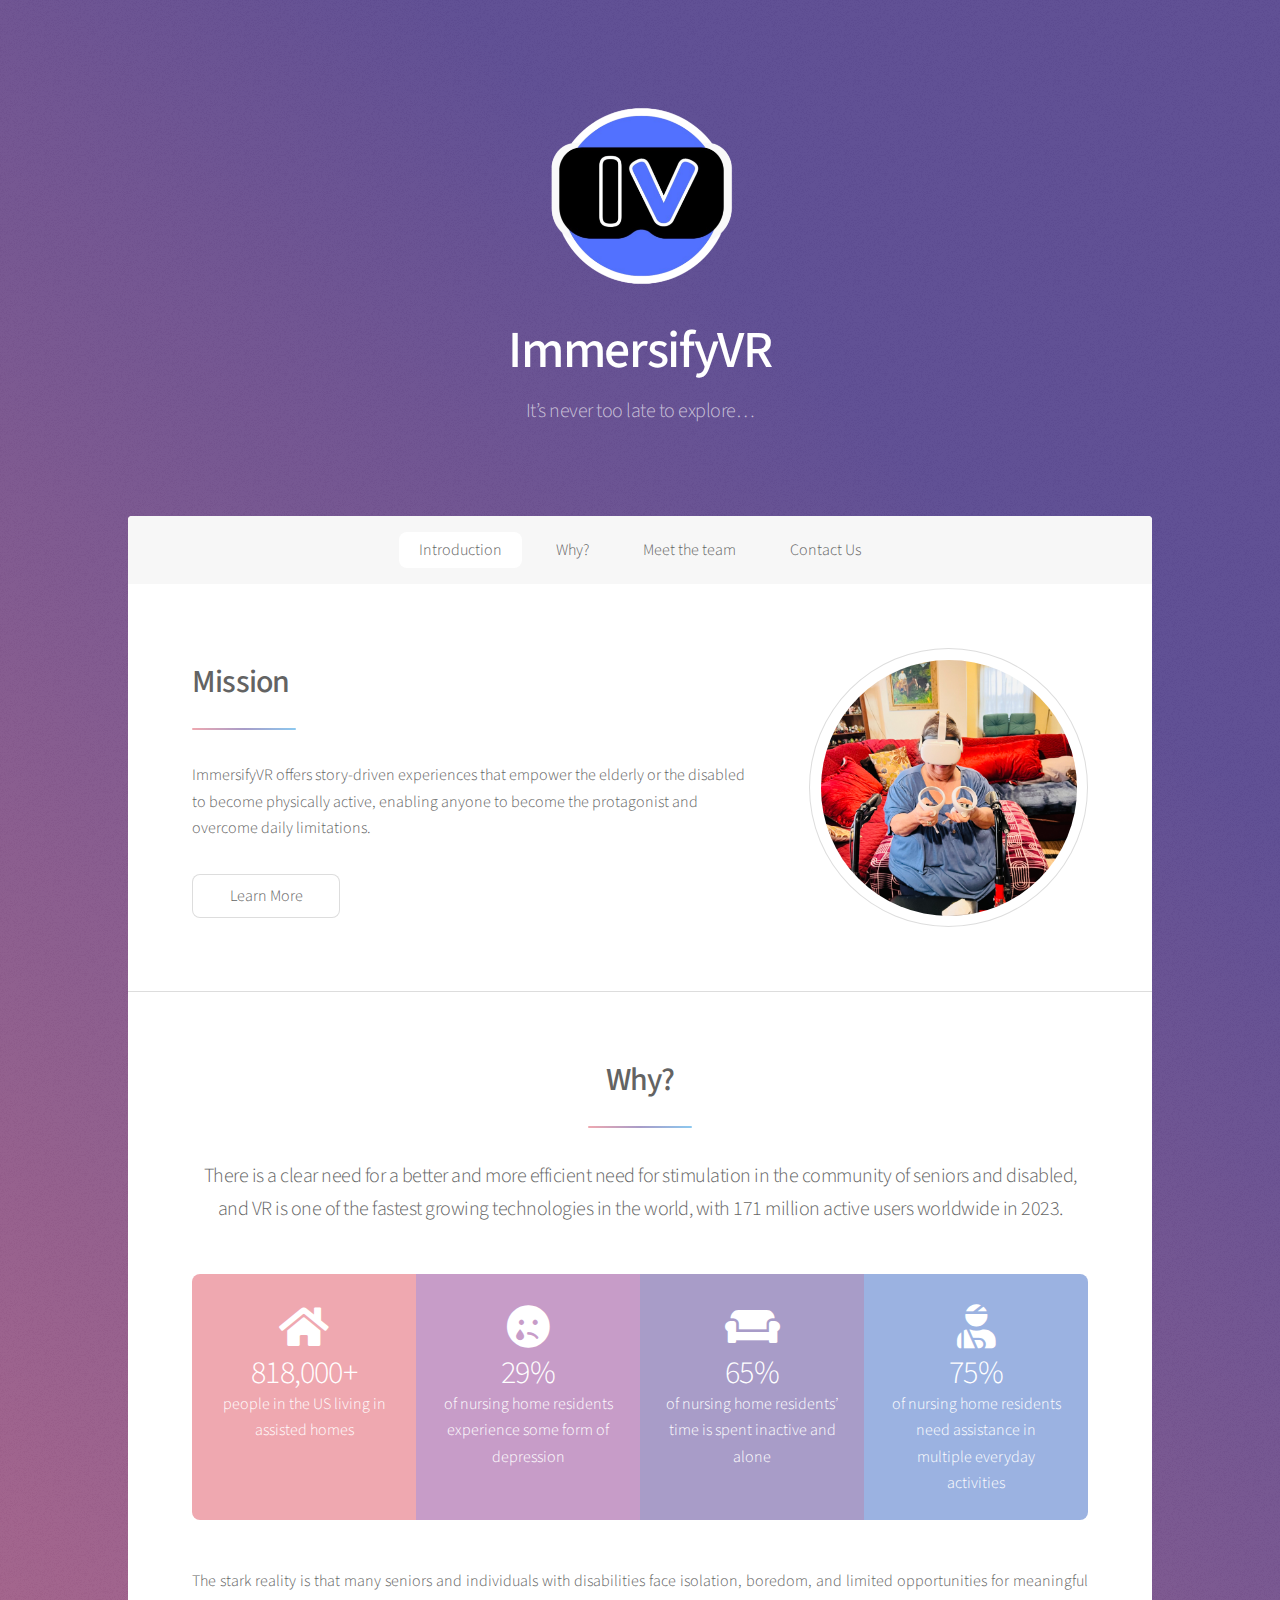
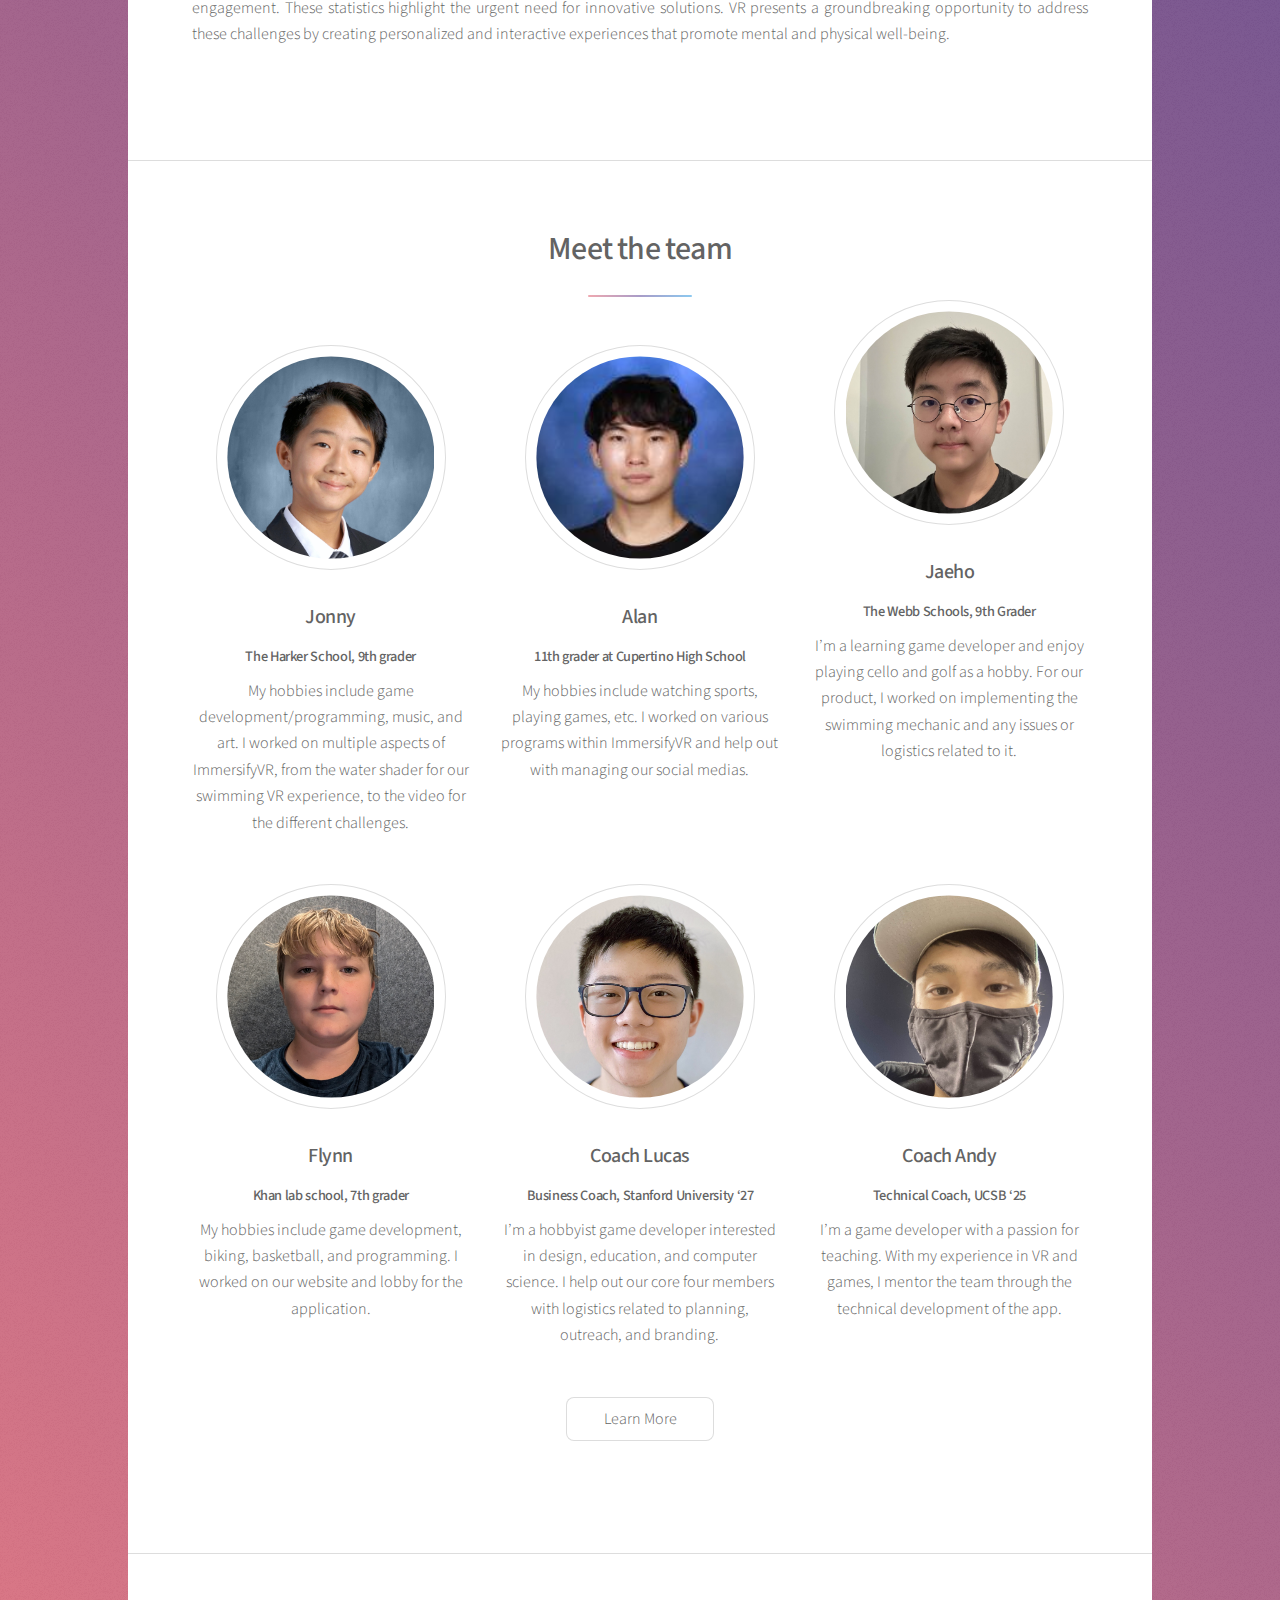
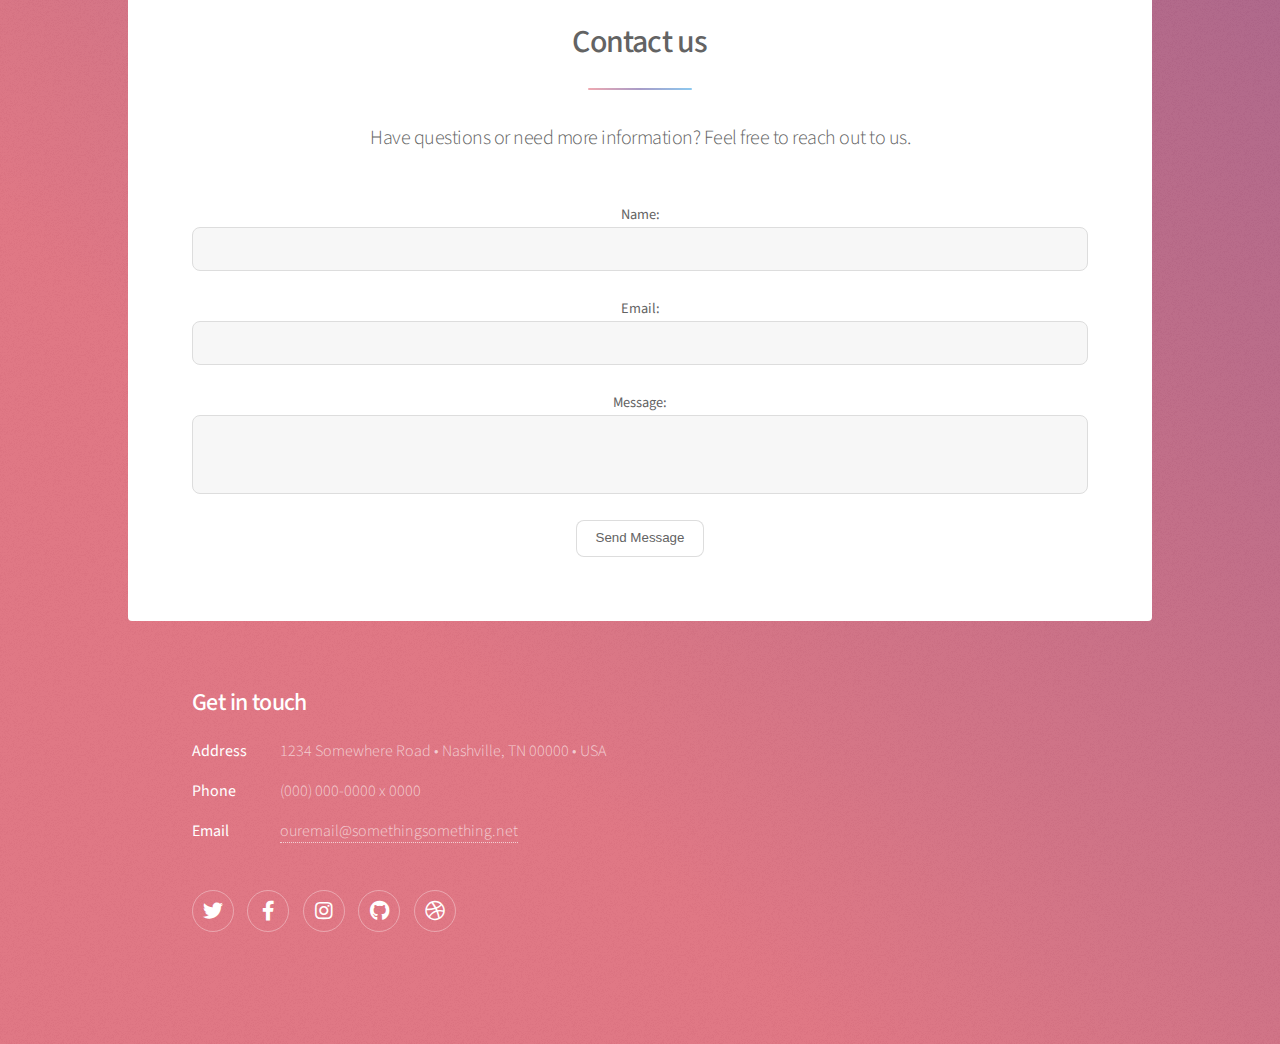
==== commit 6e4e626f: "Separated inline CSS to separate CSS file" ====
--- a/index.html
+++ b/index.html
@@ -9,6 +9,7 @@
 		<meta charset="utf-8" />
 		<meta name="viewport" content="width=device-width, initial-scale=1, user-scalable=no" />
 		<link rel="stylesheet" href="assets/css/main.css" />
+		<link rel="stylesheet" href="assets/css/index.css" />
 		<noscript><link rel="stylesheet" href="assets/css/noscript.css" /></noscript>
 		<!--<asp:Image ID="img1" runat="server" ImageUrl=""../ImgLoc/1.png"" oncontextmenu="return false;" />-->
 	</head>
@@ -94,21 +95,6 @@
 								<h2>Meet the team</h2>
 							</header>
 							<ul class="features">
-								<style>
-									.round {
-										border: solid 1px;
-										border-color: #dddddd;
-								        display: inline-block;
-										border-radius: 100%; 
-										padding: 0.65em;
-										margin: 0 0 2em 0;
-										cursor: default;
-									}
-									
-									.round {
-										vertical-align: middle;
-									}
-								</style>
 								<li>
 									<img src="images/29G4PW79-102372_2 (1).jpg" class="round" width="230" height="225"> </img>
 									<h3>Jonny</h3>
--- a/assets/css/index.css
+++ b/assets/css/index.css
@@ -0,0 +1,14 @@
+.round {
+    border: solid 1px;
+    border-color: #dddddd;
+    display: inline-block;
+    border-radius: 100%; 
+    padding: 0.65em;
+    margin: 0 0 2em 0;
+    cursor: default;
+    vertical-align: middle;
+}
+
+label {
+    margin-bottom: 0;
+}